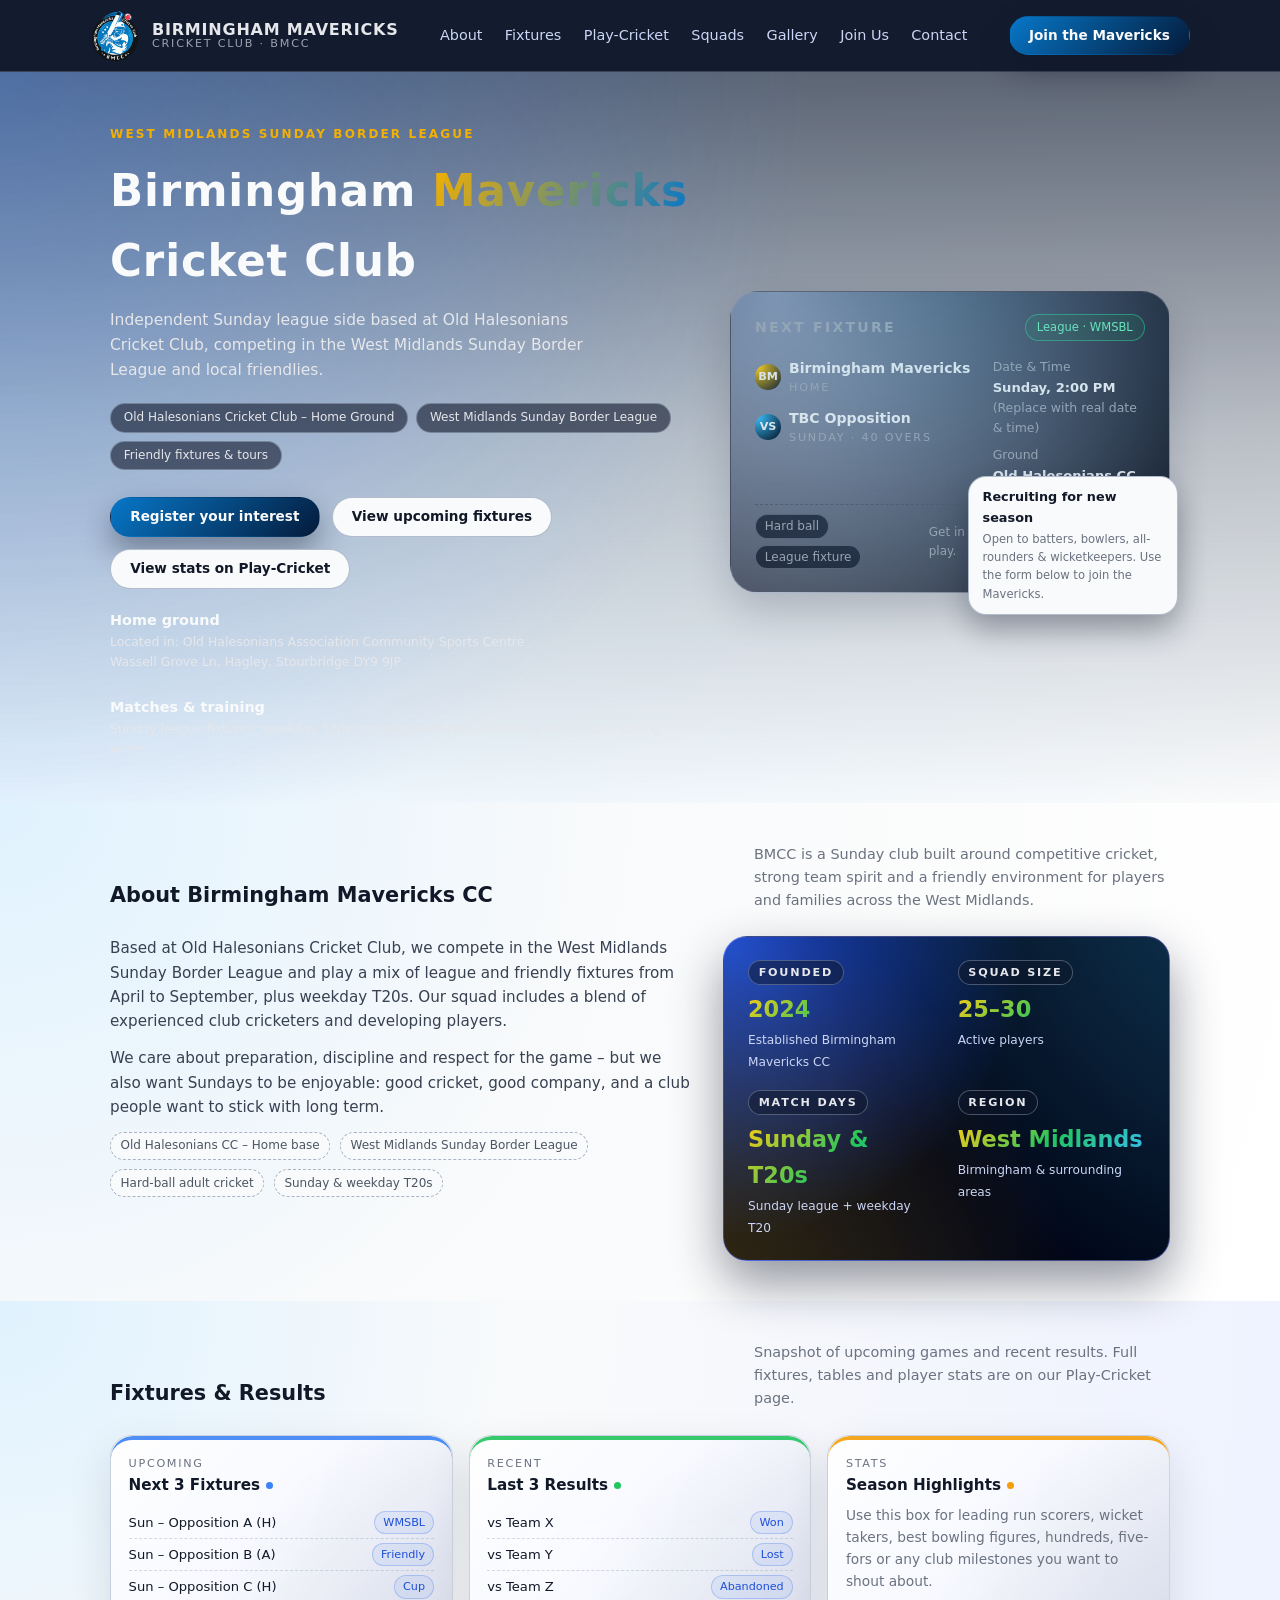
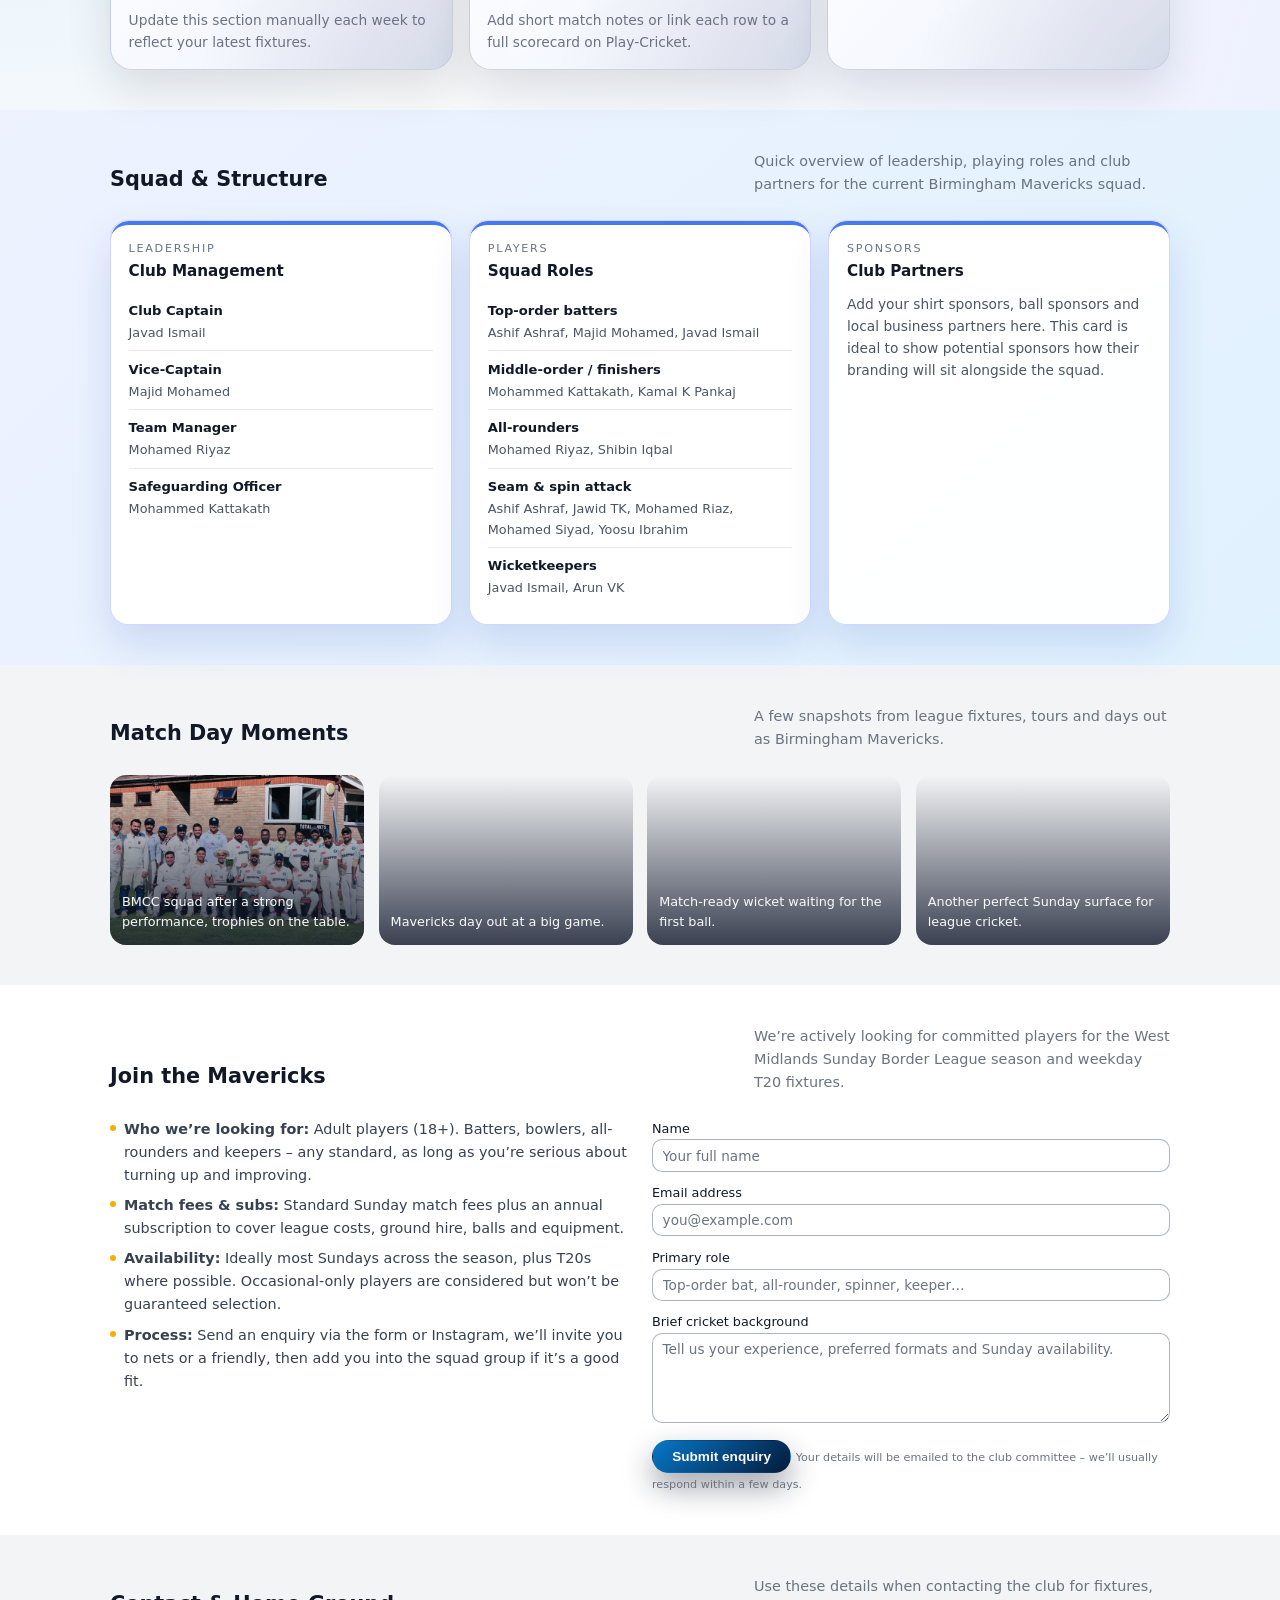
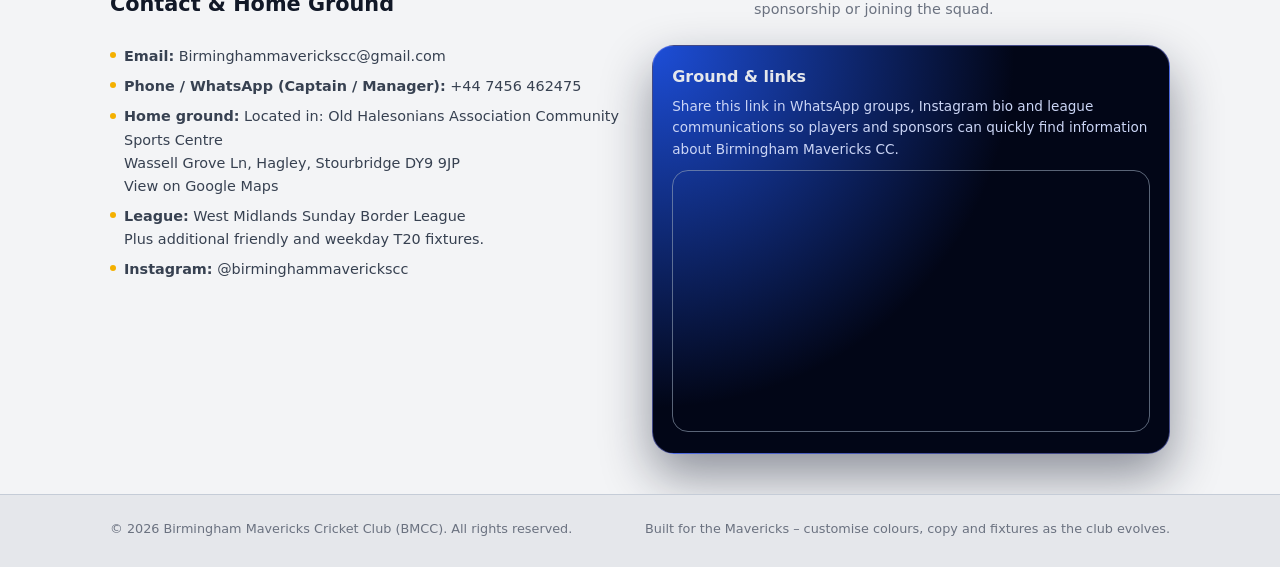
==== index.html @ 001bac0c "Update index.html" ====
<!DOCTYPE html>
<html lang="en">
<head>
  <meta charset="UTF-8" />
  <title>Birmingham Mavericks Cricket Club | BMCC</title>
  <meta name="viewport" content="width=device-width, initial-scale=1" />
  <meta
    name="description"
    content="Birmingham Mavericks Cricket Club (BMCC) – Sunday league cricket in the West Midlands, based at Old Halesonians Cricket Club. Fixtures, results, players and membership info."
  />

  <style>
    :root {
      --primary: #0777c8;
      --secondary: #f4b000;
      --dark: #020617;
      --light: #f9fafb;
      --text: #111827;
      --muted: #6b7280;
      --radius-lg: 18px;
      --shadow-soft: 0 18px 40px rgba(15, 23, 42, 0.18);
    }

    * {
      box-sizing: border-box;
      margin: 0;
      padding: 0;
    }

    body {
      font-family: system-ui, -apple-system, BlinkMacSystemFont, "Segoe UI", sans-serif;
      color: var(--text);
      background: #f3f4f6;
      line-height: 1.6;
    }

    a {
      text-decoration: none;
      color: inherit;
    }

    img {
      max-width: 100%;
      display: block;
    }

    .page {
      min-height: 100vh;
      display: flex;
      flex-direction: column;
    }

    .container {
      width: 100%;
      max-width: 1100px;
      margin: 0 auto;
      padding: 0 1.25rem;
    }

    /* HEADER / NAV */

    header {
      position: sticky;
      top: 0;
      z-index: 50;
      backdrop-filter: blur(16px);
      background: rgba(15, 23, 42, 0.98);
      border-bottom: 1px solid rgba(148, 163, 184, 0.3);
    }

    .nav {
      display: flex;
      align-items: center;
      justify-content: space-between;
      padding: 0.6rem 0;
      gap: 1rem;
    }

    .brand {
      display: flex;
      align-items: center;
      gap: 0.75rem;
    }

    .brand-logo {
      height: 52px;
      display: flex;
      align-items: center;
    }

    .brand-logo img {
      height: 100%;
      width: auto;
      display: block;
    }

    .brand-text {
      display: flex;
      flex-direction: column;
      line-height: 1.1;
      color: #e5e7eb;
    }

    .brand-title {
      font-size: 1rem;
      font-weight: 700;
      letter-spacing: 0.05em;
      text-transform: uppercase;
    }

    .brand-sub {
      font-size: 0.7rem;
      color: #9ca3af;
      text-transform: uppercase;
      letter-spacing: 0.16em;
    }

    .nav-links {
      display: flex;
      gap: 1.4rem;
      font-size: 0.9rem;
    }

    .nav-links a {
      padding: 0.35rem 0;
      position: relative;
      color: #cbd5f5;
      font-weight: 500;
    }

    .nav-links a::after {
      content: "";
      position: absolute;
      left: 0;
      bottom: 0;
      width: 0;
      height: 2px;
      background: linear-gradient(90deg, var(--secondary), var(--primary));
      border-radius: 999px;
      transition: width 0.18s ease-out;
    }

    .nav-links a:hover::after {
      width: 18px;
    }

    .nav-cta {
      display: flex;
      align-items: center;
      gap: 0.75rem;
    }

    .nav-cta small {
      font-size: 0.75rem;
      text-transform: uppercase;
      letter-spacing: 0.12em;
      color: #9ca3af;
      display: none;
    }

    .btn-primary,
    .btn-outline {
      border-radius: 999px;
      padding: 0.5rem 1.2rem;
      font-size: 0.85rem;
      font-weight: 600;
      border: 1px solid transparent;
      cursor: pointer;
      display: inline-flex;
      align-items: center;
      justify-content: center;
      gap: 0.4rem;
      white-space: nowrap;
    }

    .btn-primary {
      background: linear-gradient(135deg, var(--primary), #041b3b);
      color: #f9fafb;
      box-shadow: 0 14px 30px rgba(15, 23, 42, 0.4);
    }

    .btn-primary:hover {
      transform: translateY(-1px);
      box-shadow: 0 20px 40px rgba(15, 23, 42, 0.6);
    }

    .btn-outline {
      border-color: rgba(148, 163, 184, 0.7);
      color: #111827;
      background: #ffffff;
    }

    /* HERO WITH VIDEO */

    .hero {
      position: relative;
      padding: 3.3rem 0 2.8rem;
      color: #111827;
      overflow: hidden;
      isolation: isolate;
      background: linear-gradient(135deg, #e0f2ff, #f9fafb);
    }

    .hero-media {
      position: absolute;
      inset: 0;
      z-index: 0;
      overflow: hidden;
      pointer-events: none;
    }

    .hero-media video {
      position: absolute;
      inset: 0;
      width: 100%;
      height: 100%;
      object-fit: cover;
      filter: brightness(0.45) saturate(1.3);
    }

    .hero-overlay {
      position: absolute;
      inset: 0;
      background:
        radial-gradient(circle at top left, rgba(59, 130, 246, 0.35), transparent 55%),
        linear-gradient(180deg, rgba(15, 23, 42, 0.65), rgba(15, 23, 42, 0.25), transparent);
      mix-blend-mode: soft-light;
    }

    .hero-grid {
      display: grid;
      grid-template-columns: minmax(0, 1.45fr) minmax(0, 1.1fr);
      gap: 2.5rem;
      align-items: center;
      position: relative;
      z-index: 1;
      color: #f9fafb;
    }

    .eyebrow {
      font-size: 0.75rem;
      text-transform: uppercase;
      letter-spacing: 0.18em;
      color: var(--secondary);
      font-weight: 700;
      margin-bottom: 0.8rem;
    }

    .hero h1 {
      font-size: clamp(2.1rem, 3.4vw, 2.8rem);
      letter-spacing: 0.02em;
      margin-bottom: 0.75rem;
    }

    .hero h1 span {
      background: linear-gradient(120deg, var(--secondary), var(--primary));
      -webkit-background-clip: text;
      background-clip: text;
      color: transparent;
    }

    .hero-sub {
      font-size: 0.97rem;
      color: #e5e7eb;
      max-width: 32rem;
      margin-bottom: 1.3rem;
    }

    .hero-pills {
      display: flex;
      flex-wrap: wrap;
      gap: 0.5rem;
      margin-bottom: 1.7rem;
    }

    .pill {
      font-size: 0.75rem;
      padding: 0.25rem 0.8rem;
      border-radius: 999px;
      border: 1px solid rgba(148, 163, 184, 0.6);
      background: rgba(15, 23, 42, 0.6);
      color: #e5e7eb;
      backdrop-filter: blur(8px);
    }

    .hero-actions {
      display: flex;
      flex-wrap: wrap;
      gap: 0.75rem;
      margin-bottom: 1.25rem;
    }

    .hero-actions .btn-outline {
      background: #f9fafb;
    }

    .hero-meta {
      display: flex;
      flex-wrap: wrap;
      gap: 1.5rem;
      font-size: 0.78rem;
      color: #e5e7eb;
    }

    .hero-meta strong {
      display: block;
      color: #f9fafb;
      font-size: 0.9rem;
    }

    .hero-right {
      position: relative;
    }

    .hero-card {
      background: radial-gradient(circle at 10% 0%, #1d4ed81f, #0b1120);
      border-radius: 28px;
      padding: 1.4rem 1.5rem;
      color: #e5e7eb;
      box-shadow: var(--shadow-soft);
      border: 1px solid rgba(148, 163, 184, 0.35);
      position: relative;
      overflow: hidden;
    }

    .hero-card::before {
      content: "";
      position: absolute;
      inset: 0;
      background: radial-gradient(circle at top, rgba(56, 189, 248, 0.18), transparent);
      opacity: 0.9;
      pointer-events: none;
    }

    .fixture-header {
      display: flex;
      justify-content: space-between;
      align-items: center;
      margin-bottom: 1rem;
    }

    .fixture-header h2 {
      font-size: 0.88rem;
      letter-spacing: 0.16em;
      text-transform: uppercase;
      color: #9ca3af;
    }

    .fixture-badge {
      padding: 0.2rem 0.7rem;
      border-radius: 999px;
      border: 1px solid rgba(52, 211, 153, 0.5);
      font-size: 0.72rem;
      color: #6ee7b7;
      background: rgba(22, 163, 74, 0.12);
    }

    .fixture-main {
      display: grid;
      grid-template-columns: 1.3fr 0.9fr;
      gap: 1.1rem;
      margin-bottom: 1.1rem;
    }

    .fixture-teams {
      display: flex;
      flex-direction: column;
      gap: 0.6rem;
    }

    .fixture-team {
      display: flex;
      align-items: center;
      gap: 0.5rem;
    }

    .fixture-team span.badge {
      width: 26px;
      height: 26px;
      border-radius: 999px;
      background: radial-gradient(circle at 10% 10%, #facc15, #0f172a);
      display: flex;
      align-items: center;
      justify-content: center;
      font-size: 0.7rem;
      font-weight: 700;
    }

    .fixture-team span.badge.away {
      background: radial-gradient(circle at 10% 10%, #38bdf8, #020617);
    }

    .fixture-team .name {
      font-size: 0.88rem;
      font-weight: 600;
    }

    .fixture-team .tag {
      font-size: 0.7rem;
      color: #9ca3af;
      text-transform: uppercase;
      letter-spacing: 0.16em;
    }

    .fixture-meta {
      font-size: 0.78rem;
      color: #9ca3af;
      display: flex;
      flex-direction: column;
      gap: 0.45rem;
    }

    .fixture-meta strong {
      color: #e5e7eb;
      font-size: 0.82rem;
    }

    .fixture-foot {
      display: flex;
      justify-content: space-between;
      align-items: center;
      font-size: 0.75rem;
      border-top: 1px dashed rgba(75, 85, 99, 0.8);
      padding-top: 0.6rem;
      color: #9ca3af;
    }

    .fixture-tags {
      display: flex;
      gap: 0.4rem;
      flex-wrap: wrap;
    }

    .fixture-tags span {
      padding: 0.1rem 0.55rem;
      border-radius: 999px;
      background: rgba(15, 23, 42, 0.7);
      border: 1px solid rgba(148, 163, 184, 0.45);
    }

    .hero-float {
      position: absolute;
      right: -8px;
      bottom: -22px;
      background: #f9fafb;
      border-radius: 18px;
      padding: 0.65rem 0.85rem;
      font-size: 0.72rem;
      display: flex;
      flex-direction: column;
      gap: 0.1rem;
      border: 1px solid rgba(148, 163, 184, 0.7);
      box-shadow: 0 16px 30px rgba(15, 23, 42, 0.3);
      max-width: 210px;
      color: #111827;
    }

    .hero-float strong {
      font-size: 0.8rem;
    }

    .hero-float span {
      color: var(--muted);
    }

    /* SECTIONS */

    section {
      padding: 2.5rem 0;
    }

    section:nth-of-type(even) {
      background: #ffffff;
    }

    .section-header {
      display: flex;
      justify-content: space-between;
      align-items: flex-end;
      gap: 1rem;
      margin-bottom: 1.5rem;
      color: #111827;
    }

    .section-header h2 {
      font-size: 1.3rem;
    }

    .section-header p {
      font-size: 0.9rem;
      color: var(--muted);
      max-width: 26rem;
    }

    /* ABOUT – colourful section */

    #about {
      background:
        radial-gradient(circle at top left, #e0f2fe 0, #f9fafb 45%, #ffffff 100%);
    }

    .about-grid {
      display: grid;
      grid-template-columns: minmax(0, 1.3fr) minmax(0, 1fr);
      gap: 2rem;
    }

    .about-text p {
      font-size: 0.95rem;
      color: #374151;
      margin-bottom: 0.8rem;
    }

    .about-badges {
      display: flex;
      flex-wrap: wrap;
      gap: 0.6rem;
      margin-top: 0.5rem;
    }

    .about-badges span {
      font-size: 0.75rem;
      padding: 0.2rem 0.6rem;
      border-radius: 999px;
      border: 1px dashed rgba(148, 163, 184, 0.8);
      color: #4b5563;
      background: #f9fafb;
    }

    .stats-card {
      position: relative;
      background: radial-gradient(circle at top left, #1d4ed8, #020617 55%);
      color: #e5e7eb;
      border-radius: 24px;
      padding: 1.4rem 1.5rem;
      box-shadow: 0 22px 50px rgba(15, 23, 42, 0.45);
      border: 1px solid rgba(129, 140, 248, 0.5);
      display: grid;
      grid-template-columns: repeat(2, minmax(0, 1fr));
      gap: 1.1rem 1.4rem;
      font-size: 0.82rem;
      overflow: hidden;
    }

    .stats-card::before {
      content: "";
      position: absolute;
      inset: -40%;
      background:
        radial-gradient(circle at top right, rgba(56, 189, 248, 0.4), transparent 55%),
        radial-gradient(circle at bottom left, rgba(244, 180, 0, 0.35), transparent 55%);
      opacity: 0.9;
      pointer-events: none;
    }

    .stat-box {
      position: relative;
      z-index: 1;
    }

    .stat-box h3 {
      display: inline-flex;
      align-items: center;
      padding: 0.18rem 0.6rem;
      border-radius: 999px;
      font-size: 0.7rem;
      text-transform: uppercase;
      letter-spacing: 0.16em;
      color: #e5e7eb;
      background: rgba(15, 23, 42, 0.5);
      border: 1px solid rgba(148, 163, 184, 0.45);
      margin-bottom: 0.4rem;
    }

    .stat-box strong {
      display: block;
      font-size: 1.4rem;
      margin-bottom: 0.1rem;
      background: linear-gradient(135deg, #facc15, #22c55e, #38bdf8);
      -webkit-background-clip: text;
      background-clip: text;
      color: transparent;
    }

    .stat-box span {
      font-size: 0.76rem;
      color: #cbd5f5;
    }

    /* FIXTURES – colourful cards */

    #fixtures {
      background:
        radial-gradient(circle at top left, #e0f2fe 0, #f9fafb 40%, #eef2ff 100%);
    }

    .cards-row {
      display: grid;
      grid-template-columns: repeat(auto-fit, minmax(230px, 1fr));
      gap: 1rem;
    }

    .card {
      background: #ffffff;
      border-radius: var(--radius-lg);
      padding: 1rem 1.1rem;
      border: 1px solid rgba(148, 163, 184, 0.35);
      box-shadow: 0 14px 35px rgba(15, 23, 42, 0.06);
      font-size: 0.85rem;
      color: #111827;
    }

    .card h3 {
      font-size: 0.95rem;
      margin-bottom: 0.4rem;
    }

    .card small {
      font-size: 0.7rem;
      text-transform: uppercase;
      letter-spacing: 0.15em;
      color: var(--muted);
    }

    .card p {
      font-size: 0.86rem;
      color: var(--muted);
      margin-top: 0.4rem;
    }

    .card-list {
      margin-top: 0.6rem;
      list-style: none;
    }

    .card-list li {
      display: flex;
      justify-content: space-between;
      align-items: center;
      padding: 0.25rem 0;
      font-size: 0.82rem;
      border-bottom: 1px dashed rgba(148, 163, 184, 0.4);
    }

    .card-list li:last-child {
      border-bottom: none;
    }

    .tag-pill {
      padding: 0.1rem 0.5rem;
      border-radius: 999px;
      background: rgba(37, 99, 235, 0.07);
      border: 1px solid rgba(37, 99, 235, 0.25);
      font-size: 0.7rem;
      color: #1d4ed8;
    }

    #fixtures .fixture-card {
      position: relative;
      overflow: hidden;
      background: linear-gradient(135deg, #ffffff, #eef2ff);
      border-radius: 22px;
      border: 1px solid rgba(148, 163, 184, 0.45);
      box-shadow: 0 18px 45px rgba(15, 23, 42, 0.12);
    }

    #fixtures .fixture-card::before {
      content: "";
      position: absolute;
      inset: -30%;
      background:
        radial-gradient(circle at top left, rgba(255, 255, 255, 0.4), transparent 55%),
        radial-gradient(circle at bottom right, rgba(15, 23, 42, 0.18), transparent 55%);
      pointer-events: none;
      opacity: 0.9;
    }

    #fixtures .fixture-card::after {
      content: "";
      position: absolute;
      inset: 0;
      border-radius: inherit;
      border-top: 4px solid var(--accent, #3b82f6);
      opacity: 0.9;
      pointer-events: none;
    }

    #fixtures .fixture-card > * {
      position: relative;
      z-index: 1;
    }

    #fixtures .fixture-card h3 {
      display: flex;
      align-items: center;
      gap: 0.4rem;
    }

    #fixtures .fixture-card h3::after {
      content: "";
      width: 7px;
      height: 7px;
      border-radius: 999px;
      background: var(--accent, #3b82f6);
    }

    .fixture-card--upcoming {
      --accent: #3b82f6;
    }

    .fixture-card--recent {
      --accent: #22c55e;
    }

    .fixture-card--stats {
      --accent: #f59e0b;
    }

    /* SQUAD & STRUCTURE */

    #squads {
      background: linear-gradient(135deg, #eef2ff, #e0f2fe);
    }

    .squad-grid {
      display: grid;
      grid-template-columns: repeat(3, minmax(0, 1fr));
      gap: 1.1rem;
    }

    .squad-card {
      position: relative;
      background: rgba(255, 255, 255, 0.97);
      border-radius: var(--radius-lg);
      padding: 1rem 1.1rem 1.1rem;
      border: 1px solid rgba(129, 140, 248, 0.35);
      box-shadow: 0 18px 40px rgba(30, 64, 175, 0.15);
      overflow: hidden;
    }

    .squad-card::before {
      content: "";
      position: absolute;
      inset: 0;
      border-radius: inherit;
      border-top: 4px solid rgba(37, 99, 235, 0.85);
      pointer-events: none;
    }

    .squad-card h3 {
      margin-bottom: 0.6rem;
    }

    .squad-card small {
      font-size: 0.7rem;
      text-transform: uppercase;
      letter-spacing: 0.15em;
      color: var(--muted);
    }

    .squad-list {
      list-style: none;
      font-size: 0.85rem;
      color: #374151;
      margin-top: 0.4rem;
    }

    .squad-list li {
      display: flex;
      flex-direction: column;
      align-items: flex-start;
      gap: 0.12rem;
      padding: 0.45rem 0;
      border-bottom: 1px solid rgba(229, 231, 235, 0.9);
    }

    .squad-list li:last-child {
      border-bottom: none;
    }

    .squad-role {
      font-weight: 600;
      font-size: 0.82rem;
      color: #111827;
    }

    .squad-names {
      font-size: 0.8rem;
      color: #4b5563;
    }

    /* GALLERY */

    .gallery-grid {
      display: grid;
      grid-template-columns: repeat(auto-fit, minmax(220px, 1fr));
      gap: 0.9rem;
    }

    .gallery-item {
      position: relative;
      border-radius: 16px;
      overflow: hidden;
      min-height: 170px;
      display: flex;
      align-items: flex-end;
      padding: 0.75rem;
      color: #f9fafb;
      font-size: 0.8rem;
      background-size: cover;
      background-position: center;
      background-repeat: no-repeat;
    }

    .gallery-item span {
      position: relative;
      z-index: 1;
    }

    .gallery-item::before {
      content: "";
      position: absolute;
      inset: 0;
      background-image: linear-gradient(180deg, transparent, rgba(15, 23, 42, 0.9));
      opacity: 0.9;
    }

    /* JOIN & CONTACT */

    .two-col {
      display: grid;
      grid-template-columns: minmax(0, 1.1fr) minmax(0, 1.1fr);
      gap: 1.5rem;
      align-items: flex-start;
    }

    .list {
      list-style: none;
      font-size: 0.9rem;
      color: #374151;
    }

    .list li {
      display: flex;
      gap: 0.5rem;
      margin-bottom: 0.45rem;
    }

    .bullet {
      width: 6px;
      height: 6px;
      border-radius: 999px;
      background: var(--secondary);
      margin-top: 0.45rem;
      flex-shrink: 0;
    }

    form {
      display: grid;
      grid-template-columns: 1fr;
      gap: 0.65rem;
      font-size: 0.85rem;
    }

    label {
      font-size: 0.8rem;
      font-weight: 500;
      color: #111827;
    }

    input,
    textarea {
      width: 100%;
      padding: 0.45rem 0.6rem;
      border-radius: 10px;
      border: 1px solid rgba(148, 163, 184, 0.8);
      font-size: 0.85rem;
      font-family: inherit;
      background: #ffffff;
      color: #111827;
    }

    input::placeholder,
    textarea::placeholder {
      color: #6b7280;
    }

    textarea {
      min-height: 90px;
      resize: vertical;
    }

    small.form-hint {
      font-size: 0.7rem;
      color: var(--muted);
    }

    /* Contact map card */

    .map-card {
      background: radial-gradient(circle at top left, #1d4ed8, #020617 55%);
      color: #e5e7eb;
      border-radius: 22px;
      padding: 1.1rem 1.2rem 1.3rem;
      box-shadow: 0 22px 50px rgba(15, 23, 42, 0.45);
      border: 1px solid rgba(129, 140, 248, 0.5);
      font-size: 0.9rem;
    }

    .map-card h3 {
      font-size: 1rem;
      margin-bottom: 0.4rem;
    }

    .map-card p {
      font-size: 0.85rem;
      color: #cbd5f5;
      margin-bottom: 0.6rem;
    }

    .map-embed {
      border-radius: 16px;
      overflow: hidden;
      border: 1px solid rgba(148, 163, 184, 0.6);
    }

    .map-embed iframe {
      display: block;
      width: 100%;
      height: 260px;
      border: 0;
    }

    /* FOOTER */

    footer {
      padding: 1.5rem 0 1.7rem;
      font-size: 0.8rem;
      color: #6b7280;
      background: #e5e7eb;
      border-top: 1px solid rgba(148, 163, 184, 0.4);
    }

    .footer-row {
      display: flex;
      justify-content: space-between;
      align-items: center;
      gap: 1rem;
      flex-wrap: wrap;
    }

    .footer-row a {
      font-size: 0.8rem;
    }

    /* RESPONSIVE */

    @media (max-width: 880px) {
      .hero-grid,
      .about-grid,
      .two-col {
        grid-template-columns: minmax(0, 1fr);
      }

      .hero-right {
        order: -1;
      }

      .nav-links {
        display: none;
      }

      .nav-cta small {
        display: inline-block;
      }

      .hero {
        padding-top: 2.6rem;
      }

      .stats-card {
        grid-template-columns: minmax(0, 1fr);
      }

      .squad-grid {
        grid-template-columns: minmax(0, 1fr);
      }

      .map-embed iframe {
        height: 220px;
      }
    }

    @media (max-width: 520px) {
      .hero-card {
        padding: 1.1rem 1.1rem;
      }

      .hero-meta {
        gap: 0.9rem;
      }

      .hero-float {
        display: none;
      }
    }
  </style>
</head>
<body>
  <div class="page">
    <!-- NAVBAR -->
    <header>
      <div class="container nav">
        <div class="brand">
          <div class="brand-logo">
            <img src="bmcc-logo-fixed.png" alt="Birmingham Mavericks CC Logo" />
          </div>
          <div class="brand-text">
            <span class="brand-title">Birmingham Mavericks</span>
            <span class="brand-sub">Cricket Club · BMCC</span>
          </div>
        </div>
        <nav class="nav-links">
          <a href="#about">About</a>
          <a href="#fixtures">Fixtures</a>
          <a href="https://birminghammavericks.play-cricket.com/home" target="_blank" rel="noopener">Play-Cricket</a>
          <a href="#squads">Squads</a>
          <a href="#gallery">Gallery</a>
          <a href="#join">Join Us</a>
          <a href="#contact">Contact</a>
        </nav>
        <div class="nav-cta">
          <small>West Midlands</small>
          <a href="#join" class="btn-primary">Join the Mavericks</a>
        </div>
      </div>
    </header>

    <main>
      <!-- HERO -->
      <section class="hero" id="home">
        <div class="hero-media">
          <video
            autoplay
            muted
            loop
            playsinline
            preload="auto"
            poster="gallery-3.jpg"
          >
            <source src="bmcc-hero-web.mp4" type="video/mp4" />
            Your browser does not support HTML5 video.
          </video>
          <div class="hero-overlay"></div>
        </div>

        <div class="container hero-grid">
          <div>
            <div class="eyebrow">West Midlands Sunday Border League</div>
            <h1>
              Birmingham <span>Mavericks</span> Cricket Club
            </h1>
            <p class="hero-sub">
              Independent Sunday league side based at Old Halesonians Cricket Club, competing in the West Midlands
              Sunday Border League and local friendlies.
            </p>

            <div class="hero-pills">
              <span class="pill">Old Halesonians Cricket Club – Home Ground</span>
              <span class="pill">West Midlands Sunday Border League</span>
              <span class="pill">Friendly fixtures &amp; tours</span>
            </div>

            <div class="hero-actions">
              <a href="#join" class="btn-primary">Register your interest</a>
              <a href="#fixtures" class="btn-outline">View upcoming fixtures</a>
              <a
                class="btn-outline"
                href="https://birminghammavericks.play-cricket.com/home"
                target="_blank"
                rel="noopener"
              >
                View stats on Play-Cricket
              </a>
            </div>

            <div class="hero-meta">
              <div>
                <strong>Home ground</strong>
                Located in: Old Halesonians Association Community Sports Centre<br />
                Wassell Grove Ln, Hagley, Stourbridge DY9 9JP
              </div>
              <div>
                <strong>Matches &amp; training</strong>
                Sunday league fixtures, weekday T20s and organised nets in-season and indoors during winter.
              </div>
            </div>
          </div>

          <div class="hero-right">
            <div class="hero-card" aria-label="Featured upcoming fixture">
              <div class="fixture-header">
                <h2>Next Fixture</h2>
                <span class="fixture-badge">League · WMSBL</span>
              </div>

              <div class="fixture-main">
                <div class="fixture-teams">
                  <div class="fixture-team">
                    <span class="badge">BM</span>
                    <div>
                      <div class="name">Birmingham Mavericks</div>
                      <div class="tag">Home</div>
                    </div>
                  </div>
                  <div class="fixture-team">
                    <span class="badge away">VS</span>
                    <div>
                      <div class="name">TBC Opposition</div>
                      <div class="tag">Sunday · 40 overs</div>
                    </div>
                  </div>
                </div>

                <div class="fixture-meta">
                  <div>
                    <span>Date &amp; Time</span><br />
                    <strong>Sunday, 2:00 PM</strong><br />
                    (Replace with real date &amp; time)
                  </div>
                  <div>
                    <span>Ground</span><br />
                    <strong>Old Halesonians CC</strong>
                  </div>
                </div>
              </div>

              <div class="fixture-foot">
                <div class="fixture-tags">
                  <span>Hard ball</span>
                  <span>League fixture</span>
                </div>
                <div>Get in touch if you’re available to play.</div>
              </div>
            </div>

            <div class="hero-float">
              <strong>Recruiting for new season</strong>
              <span>
                Open to batters, bowlers, all-rounders &amp; wicketkeepers. Use the form below to join the Mavericks.
              </span>
            </div>
          </div>
        </div>
      </section>

      <!-- ABOUT -->
      <section id="about">
        <div class="container">
          <div class="section-header">
            <h2>About Birmingham Mavericks CC</h2>
            <p>
              BMCC is a Sunday club built around competitive cricket, strong team spirit and a friendly environment
              for players and families across the West Midlands.
            </p>
          </div>
          <div class="about-grid">
            <div class="about-text">
              <p>
                Based at Old Halesonians Cricket Club, we compete in the West Midlands Sunday Border League and play a
                mix of league and friendly fixtures from April to September, plus weekday T20s. Our squad includes a
                blend of experienced club cricketers and developing players.
              </p>
              <p>
                We care about preparation, discipline and respect for the game – but we also want Sundays to be
                enjoyable: good cricket, good company, and a club people want to stick with long term.
              </p>

              <div class="about-badges">
                <span>Old Halesonians CC – Home base</span>
                <span>West Midlands Sunday Border League</span>
                <span>Hard-ball adult cricket</span>
                <span>Sunday &amp; weekday T20s</span>
              </div>
            </div>

            <aside class="stats-card" aria-label="Club snapshot statistics">
              <div class="stat-box">
                <h3>Founded</h3>
                <strong>2024</strong>
                <span>Established Birmingham Mavericks CC</span>
              </div>
              <div class="stat-box">
                <h3>Squad size</h3>
                <strong>25–30</strong>
                <span>Active players</span>
              </div>
              <div class="stat-box">
                <h3>Match days</h3>
                <strong>Sunday &amp; T20s</strong>
                <span>Sunday league + weekday T20</span>
              </div>
              <div class="stat-box">
                <h3>Region</h3>
                <strong>West Midlands</strong>
                <span>Birmingham &amp; surrounding areas</span>
              </div>
            </aside>
          </div>
        </div>
      </section>

      <!-- FIXTURES / RESULTS -->
      <section id="fixtures">
        <div class="container">
          <div class="section-header">
            <h2>Fixtures &amp; Results</h2>
            <p>
              Snapshot of upcoming games and recent results. Full fixtures, tables and player stats are on our
              <a href="https://birminghammavericks.play-cricket.com/home" target="_blank" rel="noopener">Play-Cricket page</a>.
            </p>
          </div>

          <div class="cards-row">
            <article class="card fixture-card fixture-card--upcoming">
              <small>Upcoming</small>
              <h3>Next 3 Fixtures</h3>
              <ul class="card-list">
                <li>
                  <span>Sun – Opposition A (H)</span>
                  <span class="tag-pill">WMSBL</span>
                </li>
                <li>
                  <span>Sun – Opposition B (A)</span>
                  <span class="tag-pill">Friendly</span>
                </li>
                <li>
                  <span>Sun – Opposition C (H)</span>
                  <span class="tag-pill">Cup</span>
                </li>
              </ul>
              <p>Update this section manually each week to reflect your latest fixtures.</p>
            </article>

            <article class="card fixture-card fixture-card--recent">
              <small>Recent</small>
              <h3>Last 3 Results</h3>
              <ul class="card-list">
                <li>
                  <span>vs Team X</span>
                  <span class="tag-pill">Won</span>
                </li>
                <li>
                  <span>vs Team Y</span>
                  <span class="tag-pill">Lost</span>
                </li>
                <li>
                  <span>vs Team Z</span>
                  <span class="tag-pill">Abandoned</span>
                </li>
              </ul>
              <p>Add short match notes or link each row to a full scorecard on Play-Cricket.</p>
            </article>

            <article class="card fixture-card fixture-card--stats">
              <small>Stats</small>
              <h3>Season Highlights</h3>
              <p>
                Use this box for leading run scorers, wicket takers, best bowling figures, hundreds, five-fors or any
                club milestones you want to shout about.
              </p>
            </article>
          </div>
        </div>
      </section>

      <!-- SQUADS -->
      <section id="squads">
        <div class="container">
          <div class="section-header">
            <h2>Squad &amp; Structure</h2>
            <p>
              Quick overview of leadership, playing roles and club partners for the current Birmingham Mavericks squad.
            </p>
          </div>

          <div class="squad-grid">
            <article class="card squad-card">
              <small>Leadership</small>
              <h3>Club Management</h3>
              <ul class="squad-list">
                <li>
                  <span class="squad-role">Club Captain</span>
                  <span class="squad-names">Javad Ismail</span>
                </li>
                <li>
                  <span class="squad-role">Vice-Captain</span>
                  <span class="squad-names">Majid Mohamed</span>
                </li>
                <li>
                  <span class="squad-role">Team Manager</span>
                  <span class="squad-names">Mohamed Riyaz</span>
                </li>
                <li>
                  <span class="squad-role">Safeguarding Officer</span>
                  <span class="squad-names">Mohammed Kattakath</span>
                </li>
              </ul>
            </article>

            <article class="card squad-card">
              <small>Players</small>
              <h3>Squad Roles</h3>
              <ul class="squad-list">
                <li>
                  <span class="squad-role">Top-order batters</span>
                  <span class="squad-names">Ashif Ashraf, Majid Mohamed, Javad Ismail</span>
                </li>
                <li>
                  <span class="squad-role">Middle-order / finishers</span>
                  <span class="squad-names">Mohammed Kattakath, Kamal K Pankaj</span>
                </li>
                <li>
                  <span class="squad-role">All-rounders</span>
                  <span class="squad-names">Mohamed Riyaz, Shibin Iqbal</span>
                </li>
                <li>
                  <span class="squad-role">Seam &amp; spin attack</span>
                  <span class="squad-names">
                    Ashif Ashraf, Jawid TK, Mohamed Riaz, Mohamed Siyad, Yoosu Ibrahim
                  </span>
                </li>
                <li>
                  <span class="squad-role">Wicketkeepers</span>
                  <span class="squad-names">Javad Ismail, Arun VK</span>
                </li>
              </ul>
            </article>

            <article class="card squad-card">
              <small>Sponsors</small>
              <h3>Club Partners</h3>
              <p style="font-size:0.86rem; color:#4b5563; margin-top:0.5rem;">
                Add your shirt sponsors, ball sponsors and local business partners here. This card is ideal to show
                potential sponsors how their branding will sit alongside the squad.
              </p>
            </article>
          </div>
        </div>
      </section>

      <!-- GALLERY -->
      <section id="gallery">
        <div class="container">
          <div class="section-header">
            <h2>Match Day Moments</h2>
            <p>
              A few snapshots from league fixtures, tours and days out as Birmingham Mavericks.
            </p>
          </div>

          <div class="gallery-grid">
            <div class="gallery-item" style="background-image: url('./gallery-1.jpg');">
              <span>BMCC squad after a strong performance, trophies on the table.</span>
            </div>
            <div class="gallery-item" style="background-image: url('./gallery-2.jpg');">
              <span>Mavericks day out at a big game.</span>
            </div>
            <div class="gallery-item" style="background-image: url('./gallery-3.jpg');">
              <span>Match-ready wicket waiting for the first ball.</span>
            </div>
            <div class="gallery-item" style="background-image: url('./gallery-4.jpg');">
              <span>Another perfect Sunday surface for league cricket.</span>
            </div>
          </div>
        </div>
      </section>

      <!-- JOIN US -->
      <section id="join">
        <div class="container">
          <div class="section-header">
            <h2>Join the Mavericks</h2>
            <p>
              We’re actively looking for committed players for the West Midlands Sunday Border League season and
              weekday T20 fixtures.
            </p>
          </div>

          <div class="two-col">
            <div>
              <ul class="list">
                <li>
                  <span class="bullet"></span>
                  <span>
                    <strong>Who we’re looking for:</strong> Adult players (18+). Batters, bowlers, all-rounders and
                    keepers – any standard, as long as you’re serious about turning up and improving.
                  </span>
                </li>
                <li>
                  <span class="bullet"></span>
                  <span>
                    <strong>Match fees &amp; subs:</strong> Standard Sunday match fees plus an annual subscription to cover
                    league costs, ground hire, balls and equipment.
                  </span>
                </li>
                <li>
                  <span class="bullet"></span>
                  <span>
                    <strong>Availability:</strong> Ideally most Sundays across the season, plus T20s where possible.
                    Occasional-only players are considered but won’t be guaranteed selection.
                  </span>
                </li>
                <li>
                  <span class="bullet"></span>
                  <span>
                    <strong>Process:</strong> Send an enquiry via the form or Instagram, we’ll invite you to nets or a
                    friendly, then add you into the squad group if it’s a good fit.
                  </span>
                </li>
              </ul>
            </div>

            <div>
              <form
                action="https://formspree.io/f/mnneggba"
                method="POST"
              >
                <div>
                  <label for="name">Name</label>
                  <input id="name" name="name" type="text" placeholder="Your full name" required />
                </div>
                <div>
                  <label for="email">Email address</label>
                  <input id="email" name="email" type="email" placeholder="you@example.com" required />
                </div>
                <div>
                  <label for="role">Primary role</label>
                  <input
                    id="role"
                    name="role"
                    type="text"
                    placeholder="Top-order bat, all-rounder, spinner, keeper…"
                    required
                  />
                </div>
                <div>
                  <label for="message">Brief cricket background</label>
                  <textarea
                    id="message"
                    name="message"
                    placeholder="Tell us your experience, preferred formats and Sunday availability."
                    required
                  ></textarea>
                </div>

                <!-- spam honeypot -->
                <input type="text" name="_gotcha" style="display:none" />

                <!-- redirect after submit -->
                <input
                  type="hidden"
                  name="_redirect"
                  value="https://birminghammaverickscc.uk/thank-you.html"
                />

                <div>
                  <button type="submit" class="btn-primary">Submit enquiry</button>
                  <small class="form-hint">
                    Your details will be emailed to the club committee – we’ll usually respond within a few days.
                  </small>
                </div>
              </form>
            </div>
          </div>
        </div>
      </section>

      <!-- CONTACT -->
      <section id="contact">
        <div class="container">
          <div class="section-header">
            <h2>Contact &amp; Home Ground</h2>
            <p>
              Use these details when contacting the club for fixtures, sponsorship or joining the squad.
            </p>
          </div>

          <div class="two-col">
            <div>
              <ul class="list">
                <li>
                  <span class="bullet"></span>
                  <span><strong>Email:</strong> Birminghammaverickscc@gmail.com</span>
                </li>
                <li>
                  <span class="bullet"></span>
                  <span><strong>Phone / WhatsApp (Captain / Manager):</strong> +44 7456 462475</span>
                </li>
                <li>
                  <span class="bullet"></span>
                  <span>
                    <strong>Home ground:</strong> Located in: Old Halesonians Association Community Sports Centre<br />
                    Wassell Grove Ln, Hagley, Stourbridge DY9 9JP<br />
                    <a href="https://maps.app.goo.gl/rfnN1PCCWgFkEgAQ6" target="_blank" rel="noopener">
                      View on Google Maps
                    </a>
                  </span>
                </li>
                <li>
                  <span class="bullet"></span>
                  <span>
                    <strong>League:</strong> West Midlands Sunday Border League<br />
                    Plus additional friendly and weekday T20 fixtures.
                  </span>
                </li>
                <li>
                  <span class="bullet"></span>
                  <span>
                    <strong>Instagram:</strong>
                    <a href="https://www.instagram.com/birminghammaverickscc/" target="_blank" rel="noopener">
                      @birminghammaverickscc
                    </a>
                  </span>
                </li>
              </ul>
            </div>

            <div class="map-card">
              <h3>Ground &amp; links</h3>
              <p>
                Share this link in WhatsApp groups, Instagram bio and league communications so players and sponsors can
                quickly find information about Birmingham Mavericks CC.
              </p>
              <div class="map-embed">
                <iframe
                  src="https://www.google.com/maps/embed?pb=!1m18!1m12!1m3!1d3021.6549975930484!2d-2.1073416!3d52.4333623!2m3!1f0!2f0!3f0!3m2!1i1024!2i768!4f13.1!3m3!1m2!1s0x487091672a450f19%3A0xf42d0f64e49f6c10!2sOld%20Halesonians%20Cricket%20Club!5e1!3m2!1sen!2suk!4v1765299262507!5m2!1sen!2suk"
                  allowfullscreen=""
                  loading="lazy"
                  referrerpolicy="no-referrer-when-downgrade"
                ></iframe>
              </div>
            </div>
          </div>
        </div>
      </section>
    </main>

    <!-- FOOTER -->
    <footer>
      <div class="container footer-row">
        <div>© <span id="year"></span> Birmingham Mavericks Cricket Club (BMCC). All rights reserved.</div>
        <div>
          Built for the Mavericks – customise colours, copy and fixtures as the club evolves.
        </div>
      </div>
    </footer>
  </div>

  <script>
    document.getElementById("year").textContent = new Date().getFullYear();
  </script>
</body>
</html>
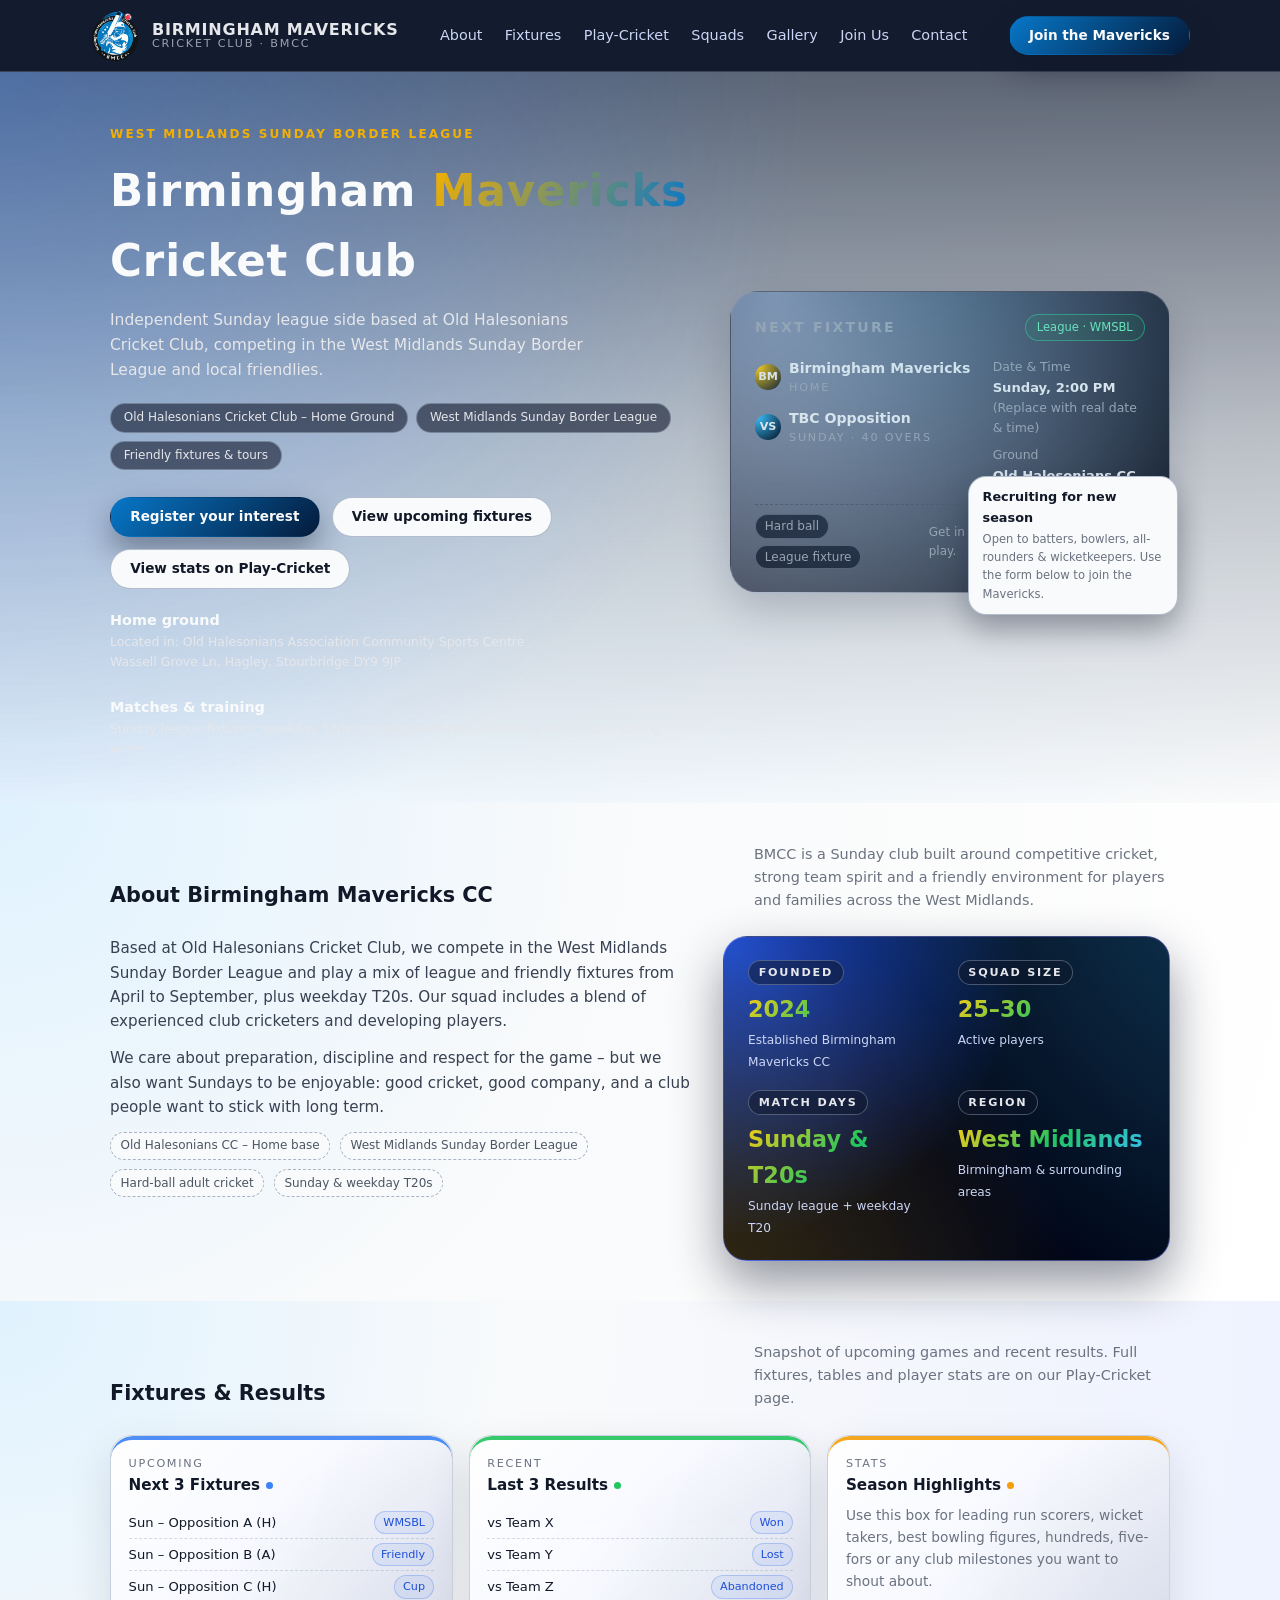
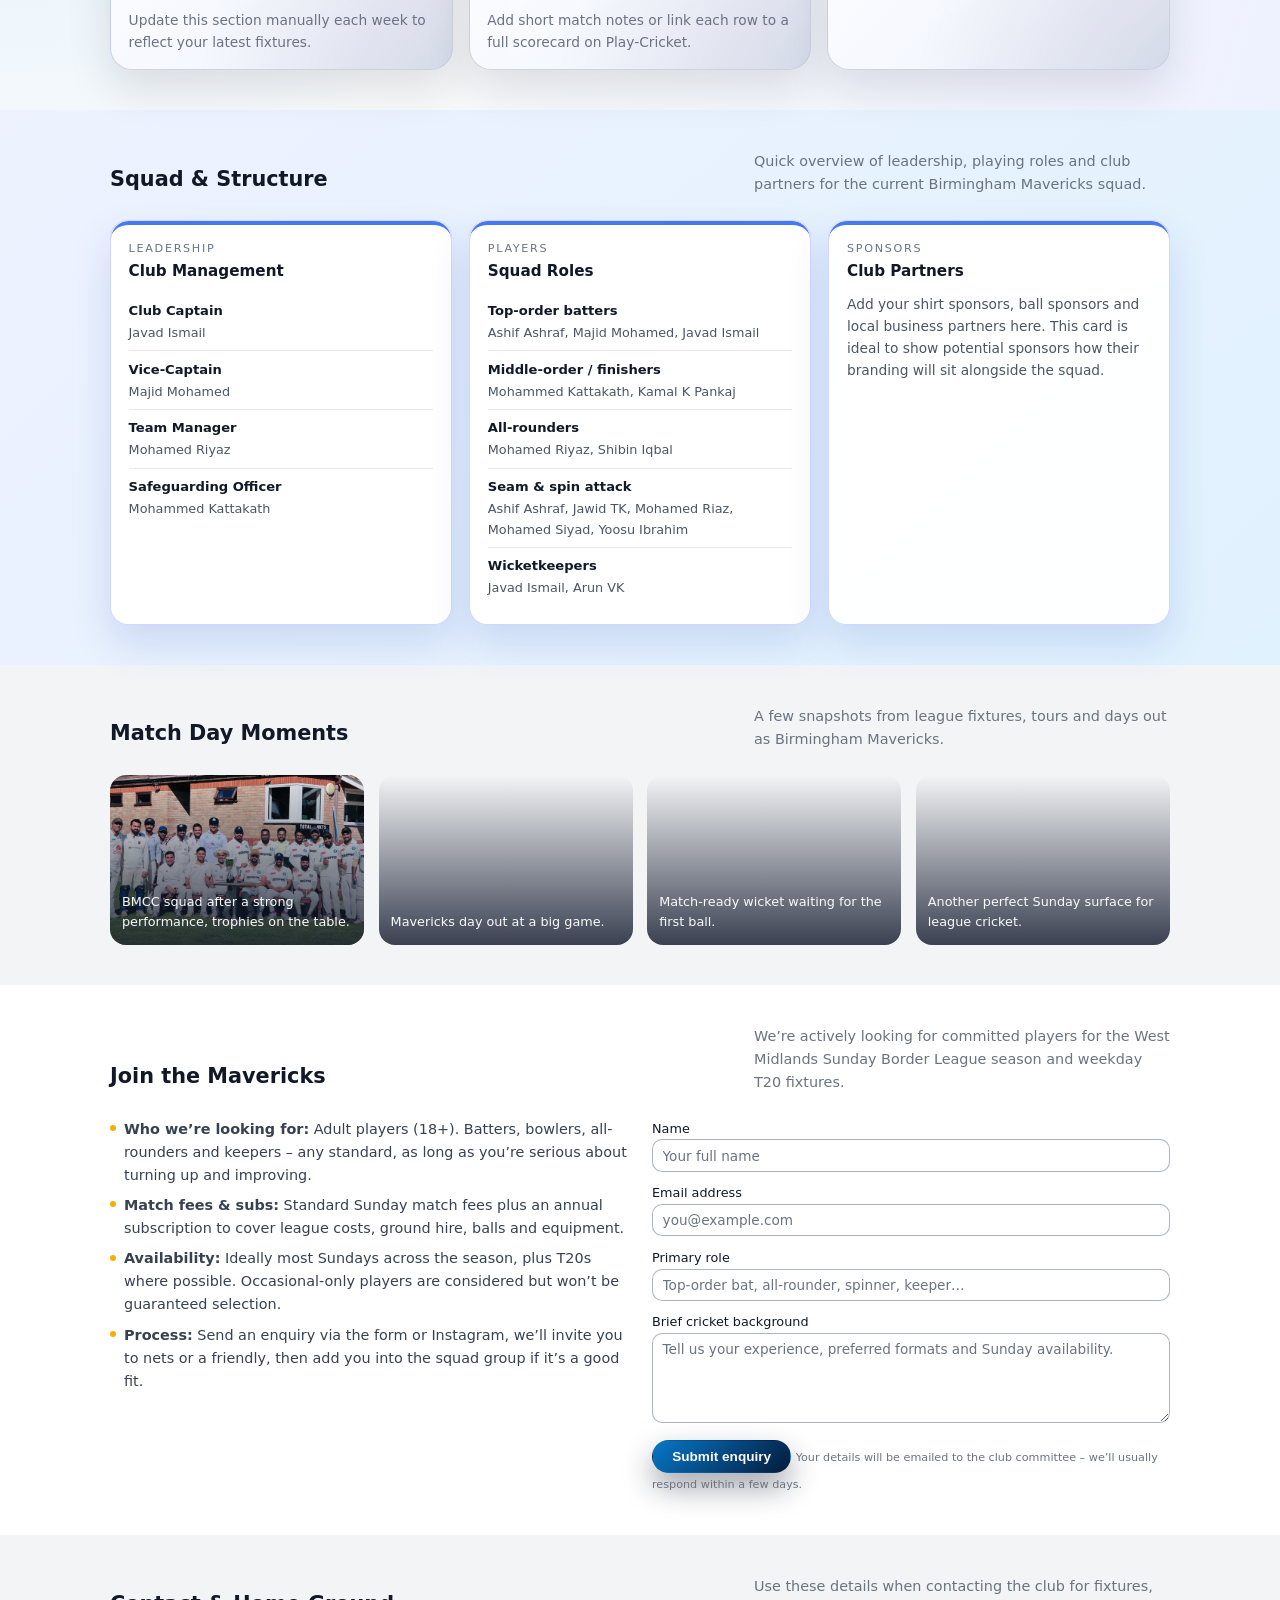
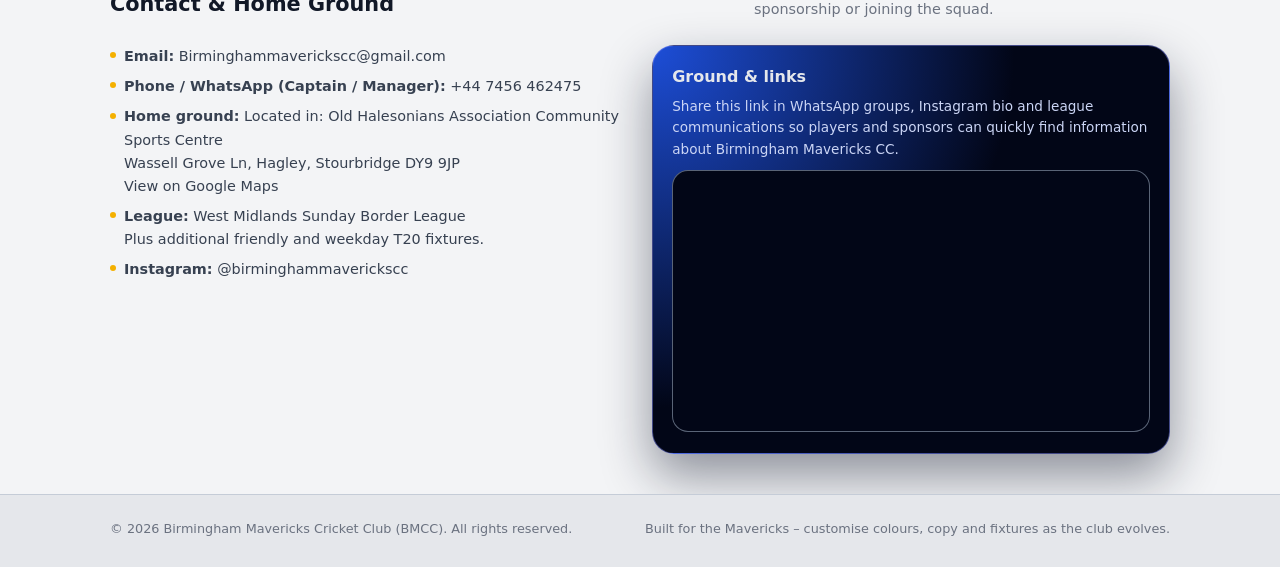
==== commit ca6548f2: "Update index.html" ====
--- a/index.html
+++ b/index.html
@@ -492,7 +492,7 @@
       max-width: 26rem;
     }
 
-    /* ABOUT – colourful section */
+    /* ABOUT */
 
     #about {
       background:
@@ -587,7 +587,7 @@
       color: #cbd5f5;
     }
 
-    /* FIXTURES – colourful cards */
+    /* FIXTURES */
 
     #fixtures {
       background:
@@ -895,8 +895,6 @@
       color: var(--muted);
     }
 
-    /* Contact map card */
-
     .map-card {
       background: radial-gradient(circle at top left, #1d4ed8, #020617 55%);
       color: #e5e7eb;
@@ -919,6 +917,7 @@
     }
 
     .map-embed {
+      background: #020617;
       border-radius: 16px;
       overflow: hidden;
       border: 1px solid rgba(148, 163, 184, 0.6);
@@ -1422,10 +1421,8 @@
             </div>
 
             <div>
-              <form
-                action="https://formspree.io/f/mnneggba"
-                method="POST"
-              >
+              <!-- FORMSPREE + JS REDIRECT FORM -->
+              <form id="joinForm">
                 <div>
                   <label for="name">Name</label>
                   <input id="name" name="name" type="text" placeholder="Your full name" required />
@@ -1454,15 +1451,8 @@
                   ></textarea>
                 </div>
 
-                <!-- spam honeypot -->
+                <!-- Honeypot field to catch bots -->
                 <input type="text" name="_gotcha" style="display:none" />
-
-                <!-- redirect after submit -->
-                <input
-                  type="hidden"
-                  name="_redirect"
-                  value="https://birminghammaverickscc.uk/thank-you.html"
-                />
 
                 <div>
                   <button type="submit" class="btn-primary">Submit enquiry</button>
@@ -1558,7 +1548,37 @@
   </div>
 
   <script>
+    // Footer year
     document.getElementById("year").textContent = new Date().getFullYear();
+
+    // Join form -> Formspree submit + redirect
+    document.addEventListener("DOMContentLoaded", function () {
+      const form = document.getElementById("joinForm");
+
+      if (!form) return;
+
+      form.addEventListener("submit", async function (e) {
+        e.preventDefault();
+
+        const formData = new FormData(form);
+
+        try {
+          const response = await fetch("https://formspree.io/f/mnneggba", {
+            method: "POST",
+            body: formData,
+            headers: { "Accept": "application/json" }
+          });
+
+          if (response.ok) {
+            window.location.href = "thank-you.html";
+          } else {
+            alert("There was a problem submitting your form. Please try again.");
+          }
+        } catch (error) {
+          alert("Network error. Please try again later.");
+        }
+      });
+    });
   </script>
 </body>
 </html>
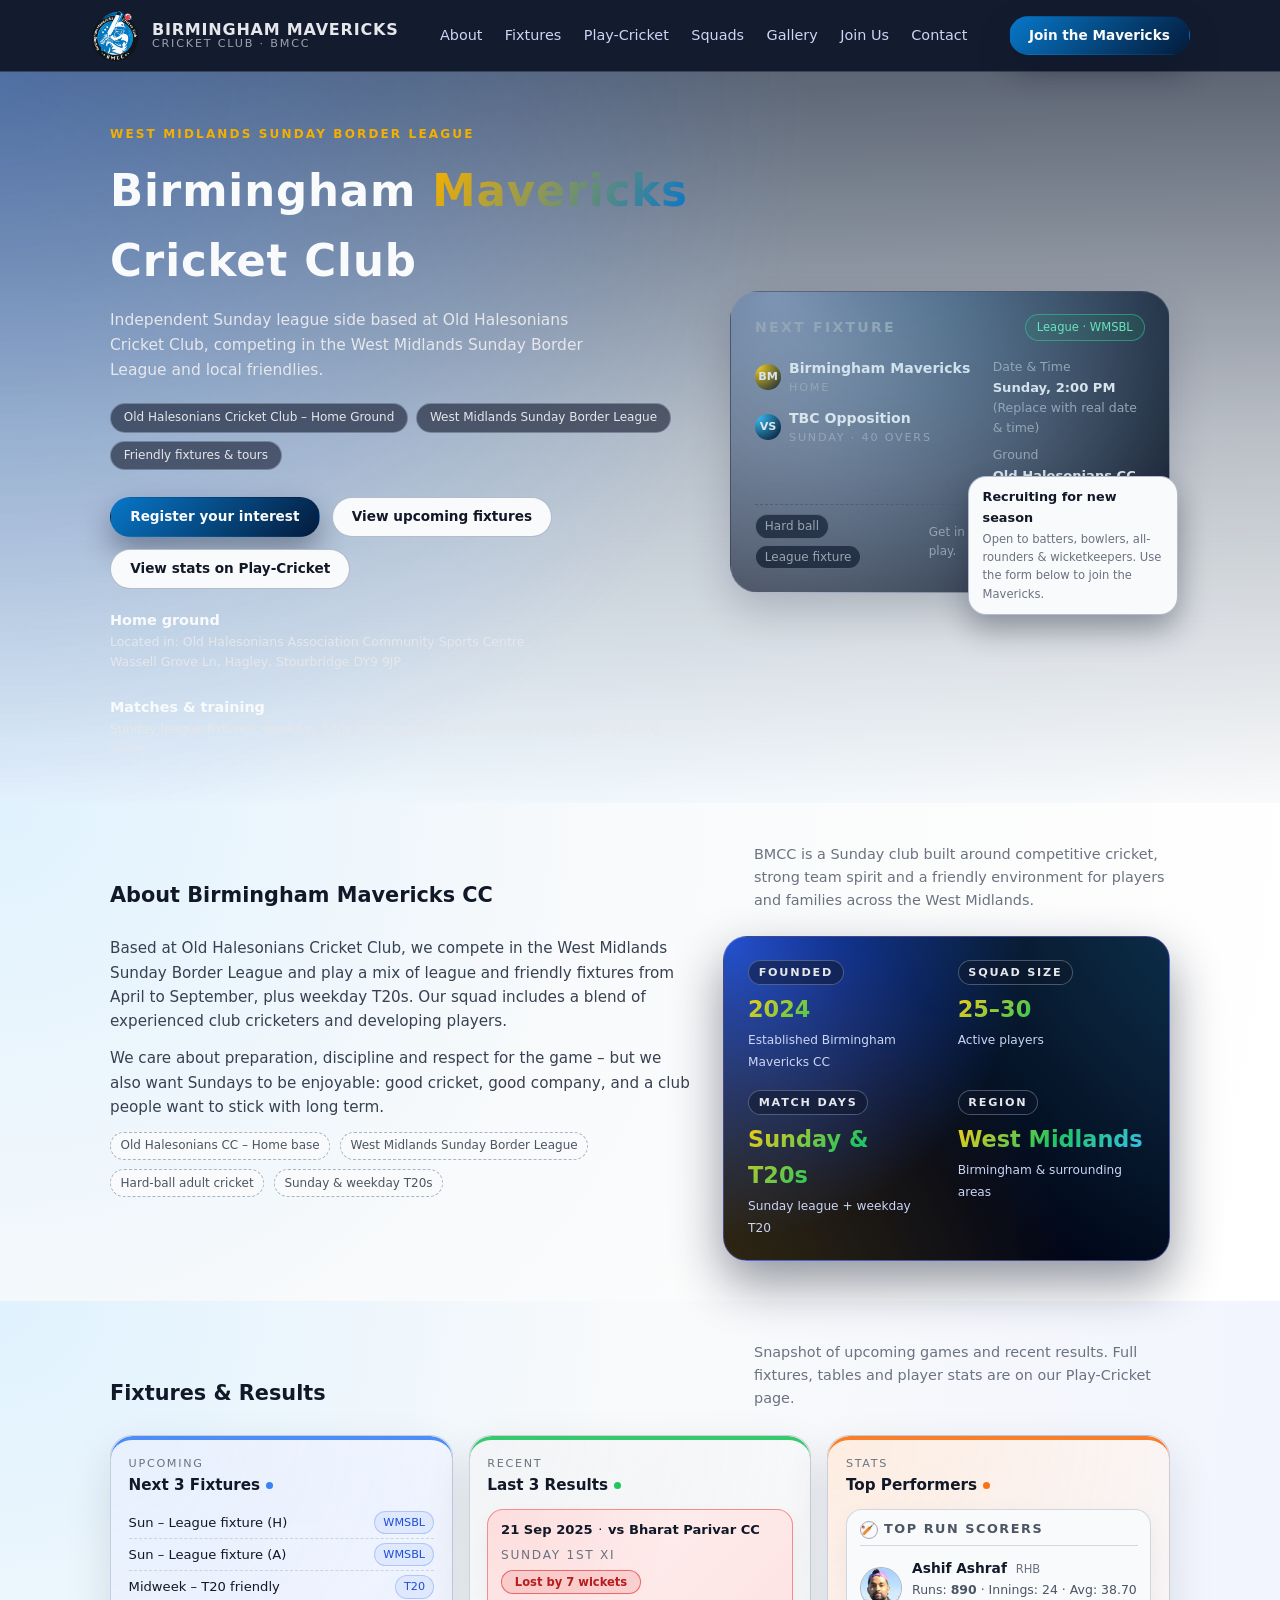
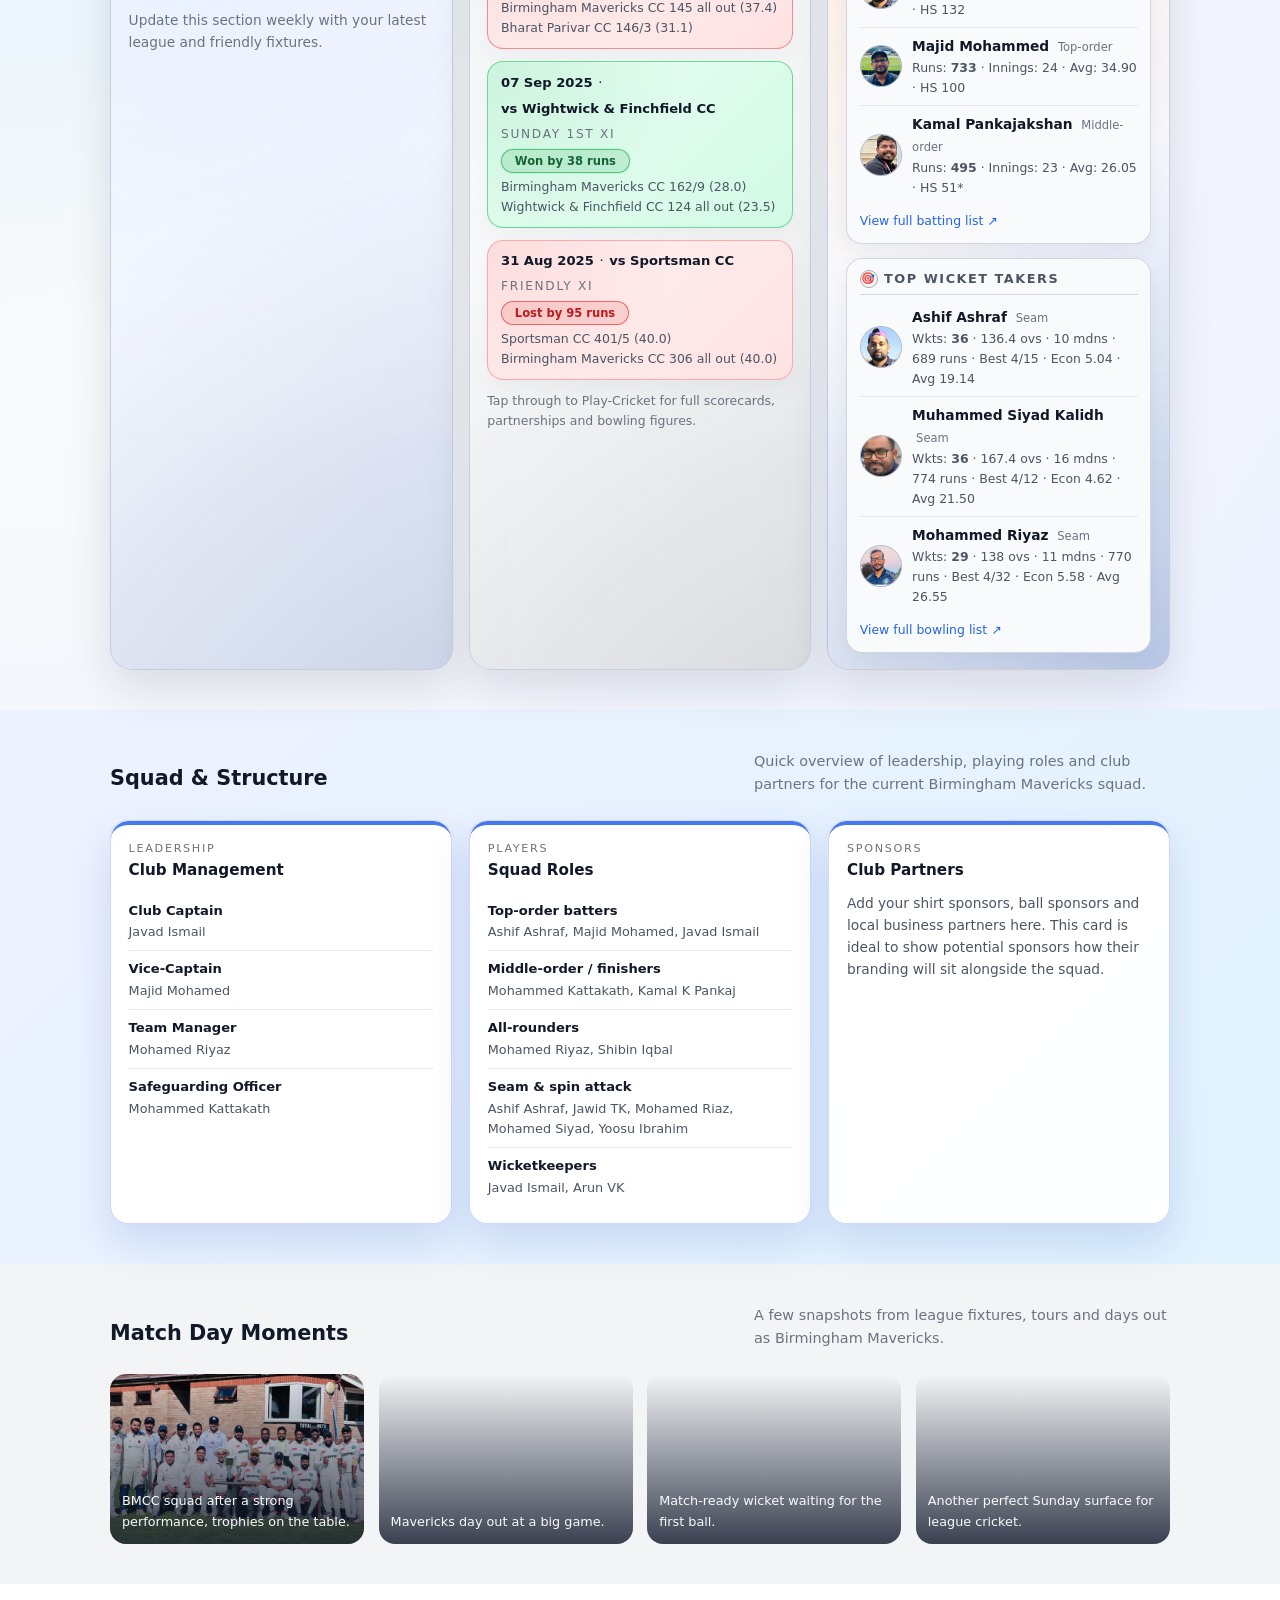
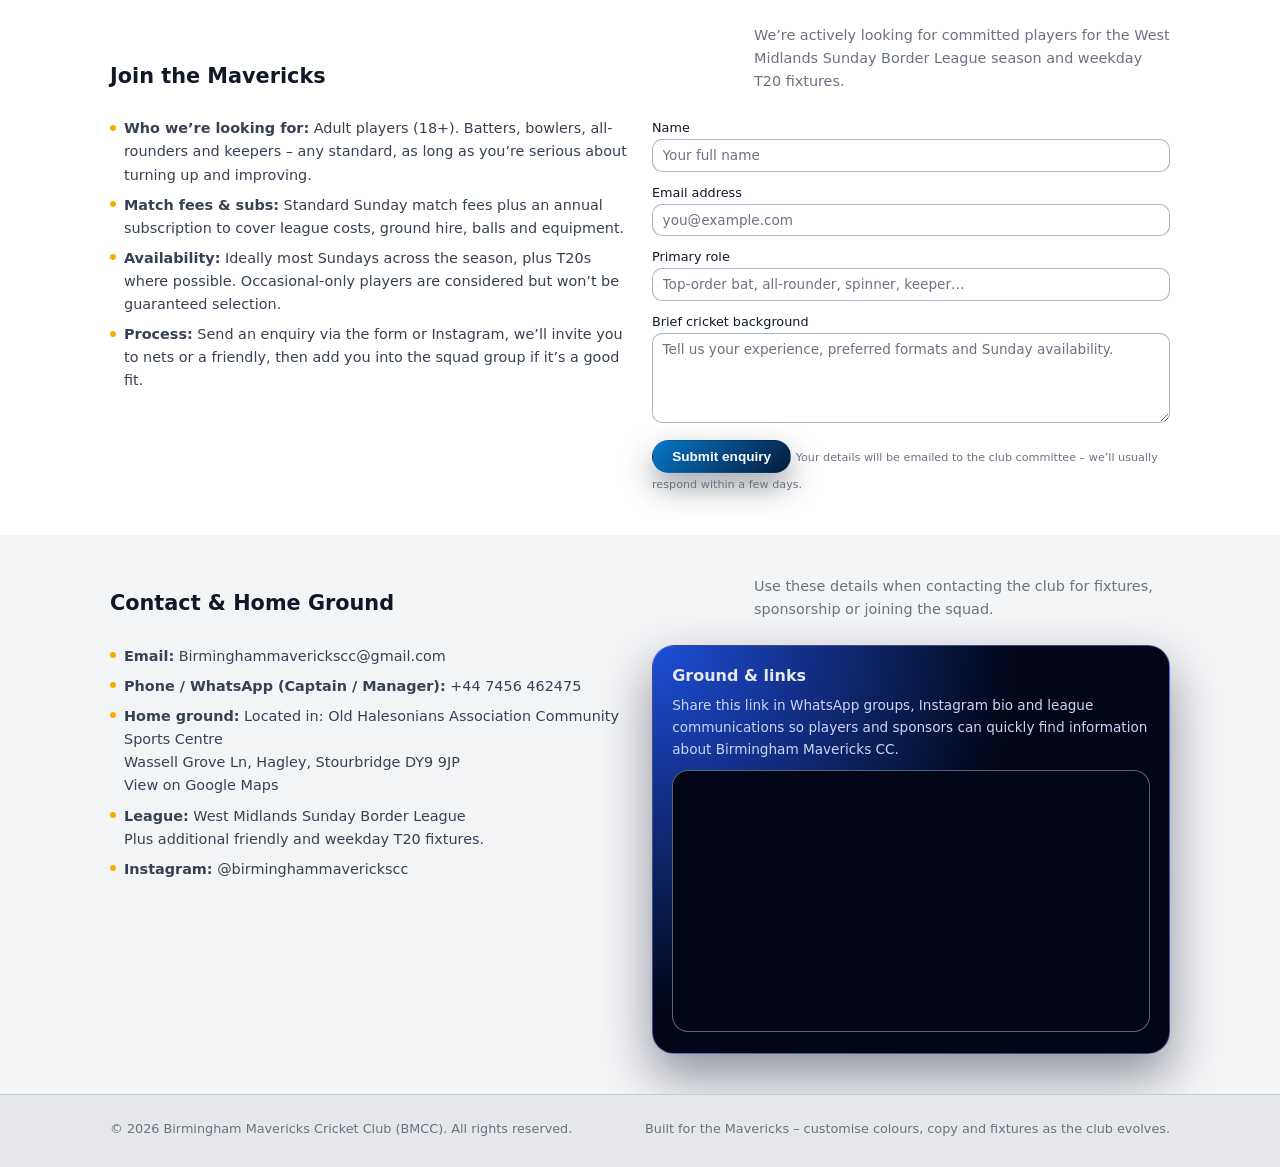
==== commit bdf40ebe: "Update index.html" ====
--- a/index.html
+++ b/index.html
@@ -608,6 +608,8 @@
       box-shadow: 0 14px 35px rgba(15, 23, 42, 0.06);
       font-size: 0.85rem;
       color: #111827;
+      position: relative;
+      overflow: hidden;
     }
 
     .card h3 {
@@ -656,9 +658,6 @@
     }
 
     #fixtures .fixture-card {
-      position: relative;
-      overflow: hidden;
-      background: linear-gradient(135deg, #ffffff, #eef2ff);
       border-radius: 22px;
       border: 1px solid rgba(148, 163, 184, 0.45);
       box-shadow: 0 18px 45px rgba(15, 23, 42, 0.12);
@@ -704,16 +703,228 @@
       background: var(--accent, #3b82f6);
     }
 
+    /* Per-card accent backgrounds */
+
     .fixture-card--upcoming {
       --accent: #3b82f6;
-    }
-
+      background:
+        radial-gradient(circle at 0% 0%, rgba(59, 130, 246, 0.15), transparent 55%),
+        linear-gradient(135deg, #ffffff, #e5edff);
+    }
+
+    /* <- changed: no more mint-green wash, just very light neutral */
     .fixture-card--recent {
       --accent: #22c55e;
+      background:
+        radial-gradient(circle at 0% 0%, rgba(148, 163, 184, 0.14), transparent 55%),
+        linear-gradient(135deg, #ffffff, #f3f4f6);
     }
 
     .fixture-card--stats {
-      --accent: #f59e0b;
+      --accent: #f97316;
+      background:
+        radial-gradient(circle at 0% 0%, rgba(249, 115, 22, 0.16), transparent 55%),
+        radial-gradient(circle at 100% 100%, rgba(59, 130, 246, 0.18), transparent 55%),
+        linear-gradient(135deg, #ffffff, #eef2ff);
+    }
+
+    /* Results styling – colourful rows, but clean card background */
+
+    .results-list {
+      margin-top: 0.7rem;
+      display: flex;
+      flex-direction: column;
+      gap: 0.75rem;
+    }
+
+    .result-row {
+      padding: 0.6rem 0.8rem;
+      border-radius: 16px;
+      border: 1px solid rgba(148, 163, 184, 0.25);
+      background: linear-gradient(135deg, #f9fafb, #eef2ff);
+      box-shadow: 0 10px 24px rgba(15, 23, 42, 0.04);
+    }
+
+    .results-list .result-row:nth-child(1) {
+      border-color: rgba(239, 68, 68, 0.55);
+      background:
+        radial-gradient(circle at 0% 0%, rgba(248, 113, 113, 0.16), transparent 55%),
+        linear-gradient(135deg, #fef2f2, #fee2e2);
+    }
+
+    .results-list .result-row:nth-child(2) {
+      border-color: rgba(34, 197, 94, 0.6);
+      background:
+        radial-gradient(circle at 0% 0%, rgba(34, 197, 94, 0.16), transparent 55%),
+        linear-gradient(135deg, #ecfdf5, #d1fae5);
+    }
+
+    .results-list .result-row:nth-child(3) {
+      border-color: rgba(248, 113, 113, 0.5);
+      background:
+        radial-gradient(circle at 0% 0%, rgba(248, 113, 113, 0.16), transparent 55%),
+        linear-gradient(135deg, #fef2f2, #fee2e2);
+    }
+
+    .result-main {
+      display: flex;
+      flex-wrap: wrap;
+      gap: 0.35rem;
+      align-items: baseline;
+      font-size: 0.82rem;
+    }
+
+    .result-date {
+      font-weight: 600;
+      color: #111827;
+    }
+
+    .result-vs {
+      font-weight: 700;
+      color: #111827;
+    }
+
+    .result-venue {
+      font-size: 0.76rem;
+      text-transform: uppercase;
+      letter-spacing: 0.14em;
+      color: #6b7280;
+    }
+
+    .result-tag {
+      display: inline-flex;
+      align-items: center;
+      padding: 0.12rem 0.8rem;
+      border-radius: 999px;
+      font-size: 0.72rem;
+      margin-top: 0.3rem;
+      font-weight: 600;
+    }
+
+    .result-tag--won {
+      background: rgba(22, 163, 74, 0.15);
+      border: 1px solid rgba(22, 163, 74, 0.6);
+      color: #166534;
+      box-shadow: 0 0 0 1px rgba(187, 247, 208, 0.9);
+    }
+
+    .result-tag--lost {
+      background: rgba(220, 38, 38, 0.12);
+      border: 1px solid rgba(220, 38, 38, 0.6);
+      color: #b91c1c;
+      box-shadow: 0 0 0 1px rgba(254, 226, 226, 0.9);
+    }
+
+    .result-score {
+      font-size: 0.78rem;
+      color: #4b5563;
+      margin-top: 0.25rem;
+    }
+
+    /* Top performers table styling (BBL-style) */
+
+    .performances-grid {
+      margin-top: 0.7rem;
+      display: grid;
+      grid-template-columns: repeat(auto-fit, minmax(240px, 1fr));
+      gap: 0.9rem;
+    }
+
+    .performance-column {
+      background: #f9fafb;
+      border-radius: 16px;
+      padding: 0.6rem 0.8rem 0.7rem;
+      border: 1px solid rgba(148, 163, 184, 0.4);
+      box-shadow: 0 10px 24px rgba(15, 23, 42, 0.05);
+    }
+
+    .perf-header-row {
+      display: flex;
+      align-items: center;
+      gap: 0.4rem;
+      padding-bottom: 0.3rem;
+      border-bottom: 1px solid rgba(209, 213, 219, 0.9);
+      margin-bottom: 0.25rem;
+      font-size: 0.8rem;
+      font-weight: 600;
+      text-transform: uppercase;
+      letter-spacing: 0.12em;
+      color: #4b5563;
+    }
+
+    .perf-header-icon {
+      width: 18px;
+      height: 18px;
+      border-radius: 999px;
+      border: 1px solid rgba(107, 114, 128, 0.6);
+      display: flex;
+      align-items: center;
+      justify-content: center;
+      font-size: 0.7rem;
+    }
+
+    .perf-row {
+      display: flex;
+      align-items: center;
+      gap: 0.65rem;
+      padding: 0.45rem 0;
+      border-bottom: 1px solid rgba(229, 231, 235, 0.9);
+    }
+
+    .perf-row:last-of-type {
+      border-bottom: none;
+    }
+
+    .perf-player-avatar {
+      width: 42px;
+      height: 42px;
+      border-radius: 999px;
+      overflow: hidden;
+      background: #e5e7eb;
+      flex-shrink: 0;
+      border: 1px solid rgba(148, 163, 184, 0.7);
+    }
+
+    .perf-player-avatar img {
+      width: 100%;
+      height: 100%;
+      object-fit: cover;
+      display: block;
+    }
+
+    .perf-player-meta {
+      flex: 1;
+      min-width: 0;
+    }
+
+    .perf-player-name {
+      font-size: 0.86rem;
+      font-weight: 600;
+      color: #111827;
+    }
+
+    .perf-player-name span {
+      font-size: 0.72rem;
+      font-weight: 500;
+      color: #6b7280;
+      margin-left: 0.25rem;
+    }
+
+    .perf-player-detail {
+      font-size: 0.78rem;
+      color: #4b5563;
+      margin-top: 0.05rem;
+    }
+
+    .perf-player-detail strong {
+      font-weight: 700;
+    }
+
+    .perf-view-link {
+      display: inline-block;
+      margin-top: 0.35rem;
+      font-size: 0.78rem;
+      color: #2563eb;
     }
 
     /* SQUAD & STRUCTURE */
@@ -1221,53 +1432,215 @@
           </div>
 
           <div class="cards-row">
+            <!-- Upcoming fixtures -->
             <article class="card fixture-card fixture-card--upcoming">
               <small>Upcoming</small>
               <h3>Next 3 Fixtures</h3>
               <ul class="card-list">
                 <li>
-                  <span>Sun – Opposition A (H)</span>
+                  <span>Sun – League fixture (H)</span>
                   <span class="tag-pill">WMSBL</span>
                 </li>
                 <li>
-                  <span>Sun – Opposition B (A)</span>
-                  <span class="tag-pill">Friendly</span>
-                </li>
-                <li>
-                  <span>Sun – Opposition C (H)</span>
-                  <span class="tag-pill">Cup</span>
+                  <span>Sun – League fixture (A)</span>
+                  <span class="tag-pill">WMSBL</span>
+                </li>
+                <li>
+                  <span>Midweek – T20 friendly</span>
+                  <span class="tag-pill">T20</span>
                 </li>
               </ul>
-              <p>Update this section manually each week to reflect your latest fixtures.</p>
+              <p>Update this section weekly with your latest league and friendly fixtures.</p>
             </article>
 
+            <!-- Last 3 real results -->
             <article class="card fixture-card fixture-card--recent">
               <small>Recent</small>
               <h3>Last 3 Results</h3>
-              <ul class="card-list">
-                <li>
-                  <span>vs Team X</span>
-                  <span class="tag-pill">Won</span>
-                </li>
-                <li>
-                  <span>vs Team Y</span>
-                  <span class="tag-pill">Lost</span>
-                </li>
-                <li>
-                  <span>vs Team Z</span>
-                  <span class="tag-pill">Abandoned</span>
-                </li>
-              </ul>
-              <p>Add short match notes or link each row to a full scorecard on Play-Cricket.</p>
+
+              <div class="results-list">
+                <!-- Bharat Parivar CC -->
+                <div class="result-row">
+                  <div class="result-main">
+                    <span class="result-date">21 Sep 2025</span>
+                    <span>·</span>
+                    <span class="result-vs">vs Bharat Parivar CC</span>
+                    <span class="result-venue">Sunday 1st XI</span>
+                  </div>
+                  <div class="result-tag result-tag--lost">Lost by 7 wickets</div>
+                  <div class="result-score">
+                    Birmingham Mavericks CC 145 all out (37.4)<br />
+                    Bharat Parivar CC 146/3 (31.1)
+                  </div>
+                </div>
+
+                <!-- Wightwick & Finchfield CC -->
+                <div class="result-row">
+                  <div class="result-main">
+                    <span class="result-date">07 Sep 2025</span>
+                    <span>·</span>
+                    <span class="result-vs">vs Wightwick &amp; Finchfield CC</span>
+                    <span class="result-venue">Sunday 1st XI</span>
+                  </div>
+                  <div class="result-tag result-tag--won">Won by 38 runs</div>
+                  <div class="result-score">
+                    Birmingham Mavericks CC 162/9 (28.0)<br />
+                    Wightwick &amp; Finchfield CC 124 all out (23.5)
+                  </div>
+                </div>
+
+                <!-- Sportsman CC -->
+                <div class="result-row">
+                  <div class="result-main">
+                    <span class="result-date">31 Aug 2025</span>
+                    <span>·</span>
+                    <span class="result-vs">vs Sportsman CC</span>
+                    <span class="result-venue">Friendly XI</span>
+                  </div>
+                  <div class="result-tag result-tag--lost">Lost by 95 runs</div>
+                  <div class="result-score">
+                    Sportsman CC 401/5 (40.0)<br />
+                    Birmingham Mavericks CC 306 all out (40.0)
+                  </div>
+                </div>
+              </div>
+
+              <p style="margin-top:0.7rem; font-size:0.78rem; color:var(--muted);">
+                Tap through to Play-Cricket for full scorecards, partnerships and bowling figures.
+              </p>
             </article>
 
+            <!-- Top performers (BBL-style table) -->
             <article class="card fixture-card fixture-card--stats">
               <small>Stats</small>
-              <h3>Season Highlights</h3>
-              <p>
-                Use this box for leading run scorers, wicket takers, best bowling figures, hundreds, five-fors or any
-                club milestones you want to shout about.
-              </p>
+              <h3>Top Performers</h3>
+
+              <div class="performances-grid">
+                <!-- Batting column -->
+                <div class="performance-column">
+                  <div class="perf-header-row">
+                    <span class="perf-header-icon">🏏</span>
+                    <span>Top Run Scorers</span>
+                  </div>
+
+                  <div class="perf-row">
+                    <div class="perf-player-avatar">
+                      <!-- replace with real image file -->
+                      <img src="ashif-ashraf.jpg" alt="Ashif Ashraf" />
+                    </div>
+                    <div class="perf-player-meta">
+                      <div class="perf-player-name">
+                        Ashif Ashraf
+                        <span>RHB</span>
+                      </div>
+                      <div class="perf-player-detail">
+                        Runs: <strong>890</strong> · Innings: 24 · Avg: 38.70 · HS 132
+                      </div>
+                    </div>
+                  </div>
+
+                  <div class="perf-row">
+                    <div class="perf-player-avatar">
+                      <img src="majid-mohammed.jpg" alt="Majid Mohammed" />
+                    </div>
+                    <div class="perf-player-meta">
+                      <div class="perf-player-name">
+                        Majid Mohammed
+                        <span>Top-order</span>
+                      </div>
+                      <div class="perf-player-detail">
+                        Runs: <strong>733</strong> · Innings: 24 · Avg: 34.90 · HS 100
+                      </div>
+                    </div>
+                  </div>
+
+                  <div class="perf-row">
+                    <div class="perf-player-avatar">
+                      <img src="kamal-pankajakshan.jpg" alt="Kamal Pankajakshan" />
+                    </div>
+                    <div class="perf-player-meta">
+                      <div class="perf-player-name">
+                        Kamal Pankajakshan
+                        <span>Middle-order</span>
+                      </div>
+                      <div class="perf-player-detail">
+                        Runs: <strong>495</strong> · Innings: 23 · Avg: 26.05 · HS 51*
+                      </div>
+                    </div>
+                  </div>
+
+                  <a
+                    class="perf-view-link"
+                    href="https://birminghammavericks.play-cricket.com/Statistics"
+                    target="_blank"
+                    rel="noopener"
+                  >
+                    View full batting list ↗
+                  </a>
+                </div>
+
+                <!-- Bowling column -->
+                <div class="performance-column">
+                  <div class="perf-header-row">
+                    <span class="perf-header-icon">🎯</span>
+                    <span>Top Wicket Takers</span>
+                  </div>
+
+                  <div class="perf-row">
+                    <div class="perf-player-avatar">
+                      <img src="ashif-ashraf-bowling.jpg" alt="Ashif Ashraf bowling" />
+                    </div>
+                    <div class="perf-player-meta">
+                      <div class="perf-player-name">
+                        Ashif Ashraf
+                        <span>Seam</span>
+                      </div>
+                      <div class="perf-player-detail">
+                        Wkts: <strong>36</strong> · 136.4 ovs · 10 mdns · 689 runs · Best 4/15 · Econ 5.04 · Avg 19.14
+                      </div>
+                    </div>
+                  </div>
+
+                  <div class="perf-row">
+                    <div class="perf-player-avatar">
+                      <img src="muhammed-siyad-kalidh.jpg" alt="Muhammed Siyad Kalidh" />
+                    </div>
+                    <div class="perf-player-meta">
+                      <div class="perf-player-name">
+                        Muhammed Siyad Kalidh
+                        <span>Seam</span>
+                      </div>
+                      <div class="perf-player-detail">
+                        Wkts: <strong>36</strong> · 167.4 ovs · 16 mdns · 774 runs · Best 4/12 · Econ 4.62 · Avg 21.50
+                      </div>
+                    </div>
+                  </div>
+
+                  <div class="perf-row">
+                    <div class="perf-player-avatar">
+                      <img src="mohammed-riyaz.jpg" alt="Mohammed Riyaz" />
+                    </div>
+                    <div class="perf-player-meta">
+                      <div class="perf-player-name">
+                        Mohammed Riyaz
+                        <span>Seam</span>
+                      </div>
+                      <div class="perf-player-detail">
+                        Wkts: <strong>29</strong> · 138 ovs · 11 mdns · 770 runs · Best 4/32 · Econ 5.58 · Avg 26.55
+                      </div>
+                    </div>
+                  </div>
+
+                  <a
+                    class="perf-view-link"
+                    href="https://birminghammavericks.play-cricket.com/Statistics"
+                    target="_blank"
+                    rel="noopener"
+                  >
+                    View full bowling list ↗
+                  </a>
+                </div>
+              </div>
             </article>
           </div>
         </div>
@@ -1421,7 +1794,7 @@
             </div>
 
             <div>
-              <!-- FORMSPREE + JS REDIRECT FORM -->
+              <!-- Formspree + JS redirect form -->
               <form id="joinForm">
                 <div>
                   <label for="name">Name</label>
@@ -1455,7 +1828,7 @@
                 <input type="text" name="_gotcha" style="display:none" />
 
                 <div>
-                  <button type="submit" class="btn-primary">Submit enquiry</button>
+                  <button type="submit" class="btn-primary" id="joinSubmitBtn">Submit enquiry</button>
                   <small class="form-hint">
                     Your details will be emailed to the club committee – we’ll usually respond within a few days.
                   </small>
@@ -1554,11 +1927,13 @@
     // Join form -> Formspree submit + redirect
     document.addEventListener("DOMContentLoaded", function () {
       const form = document.getElementById("joinForm");
-
       if (!form) return;
 
       form.addEventListener("submit", async function (e) {
         e.preventDefault();
+
+        const submitBtn = document.getElementById("joinSubmitBtn");
+        if (submitBtn) submitBtn.disabled = true;
 
         const formData = new FormData(form);
 
@@ -1573,9 +1948,11 @@
             window.location.href = "thank-you.html";
           } else {
             alert("There was a problem submitting your form. Please try again.");
+            if (submitBtn) submitBtn.disabled = false;
           }
         } catch (error) {
           alert("Network error. Please try again later.");
+          if (submitBtn) submitBtn.disabled = false;
         }
       });
     });
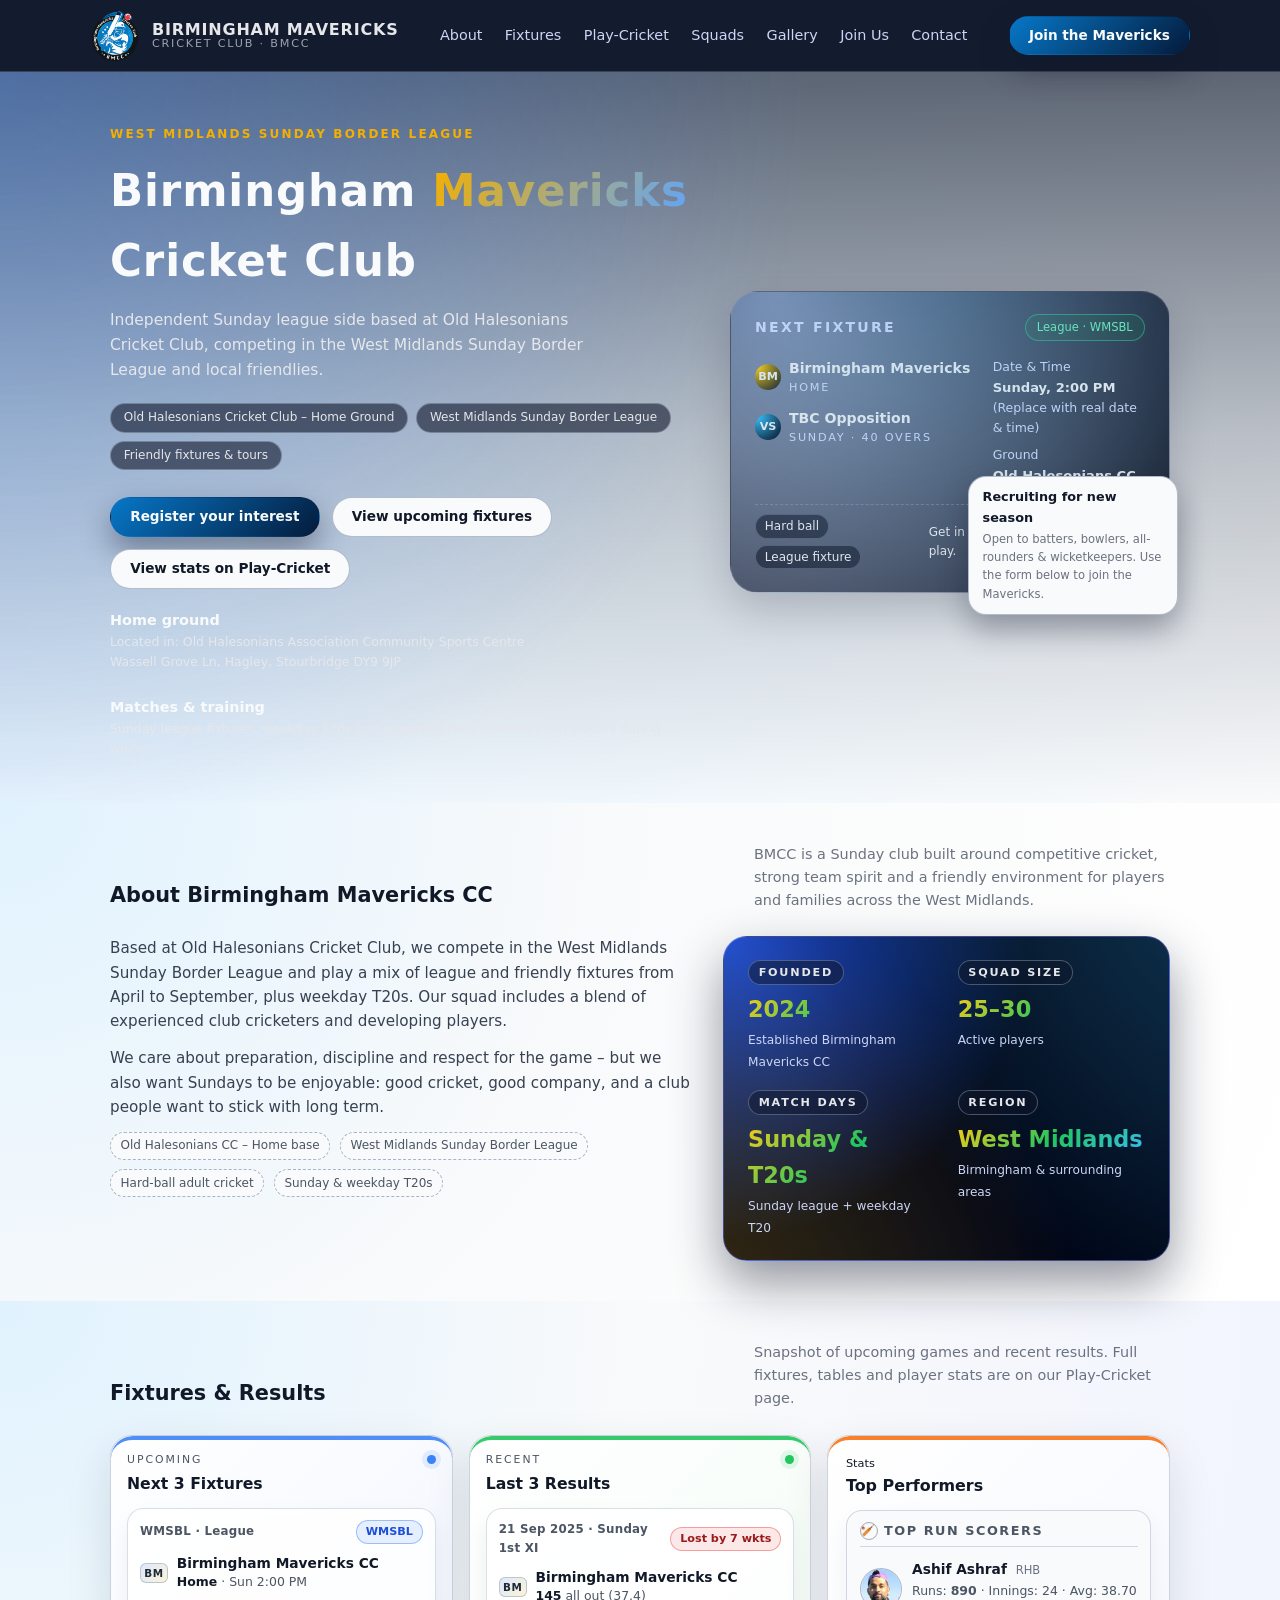
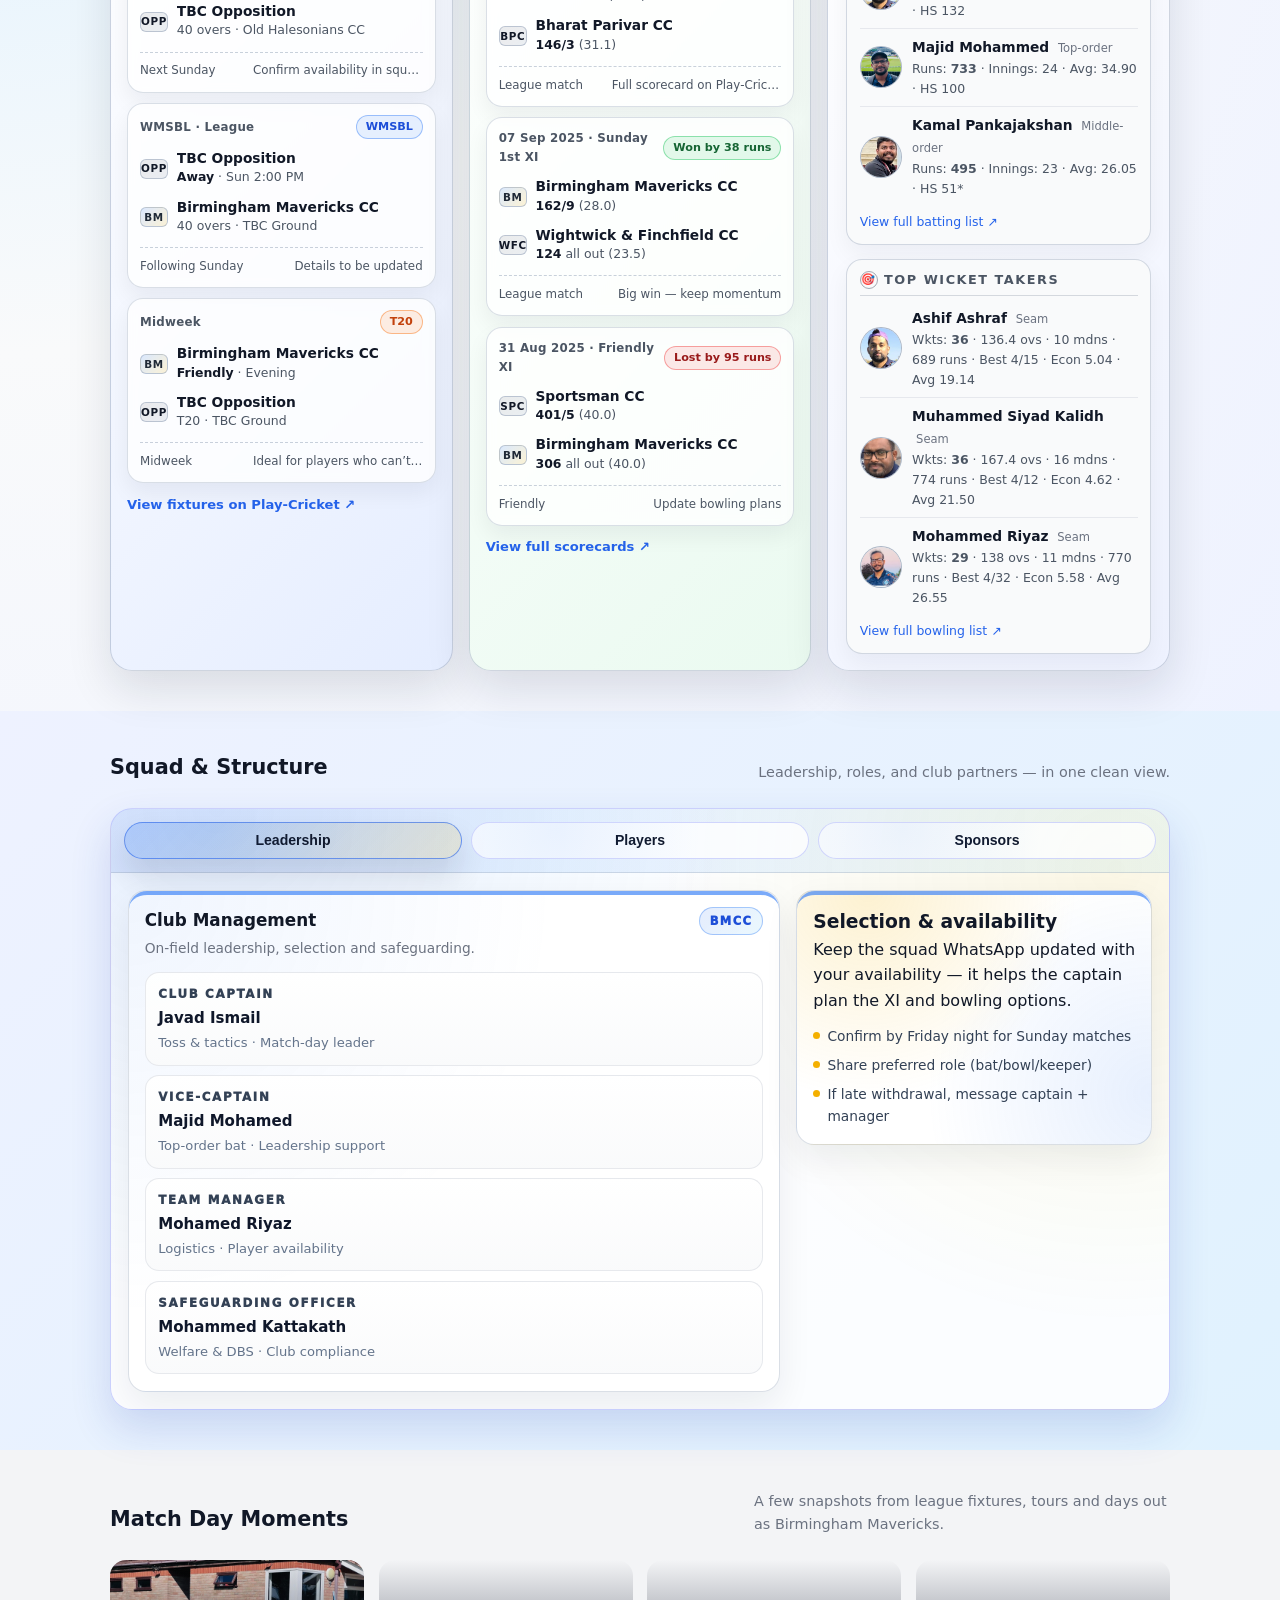
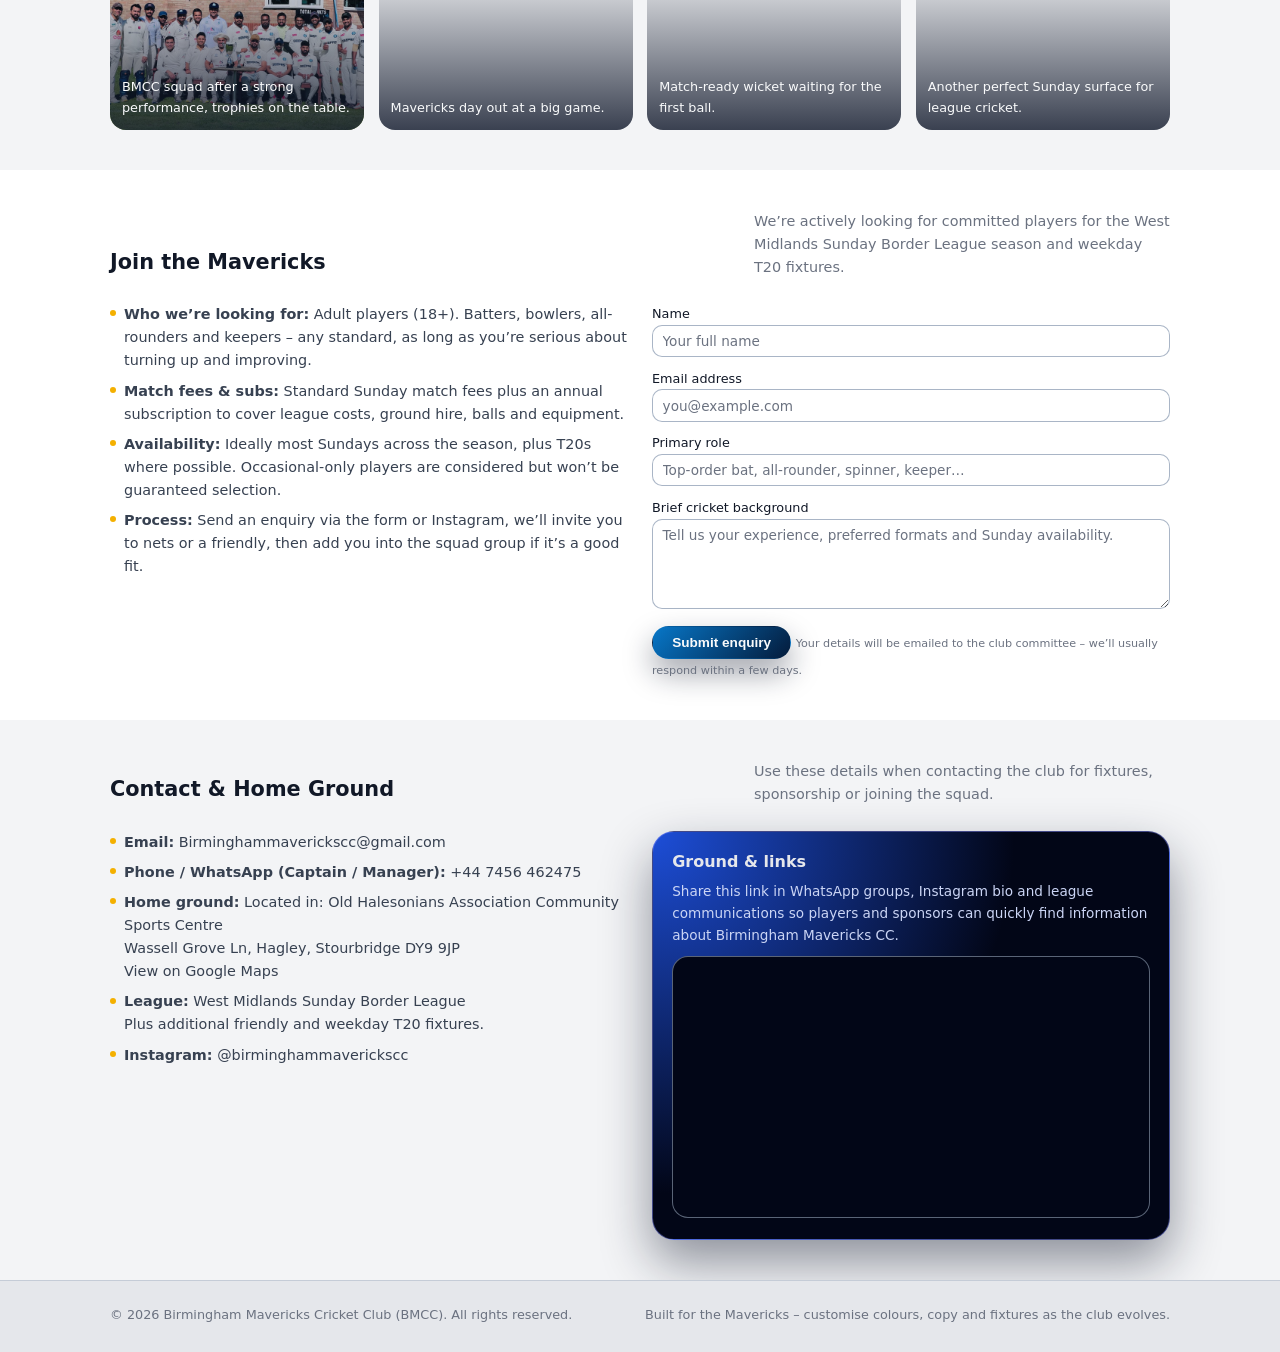
==== commit f7715c6a: "Update index.html" ====
--- a/index.html
+++ b/index.html
@@ -21,11 +21,8 @@
       --shadow-soft: 0 18px 40px rgba(15, 23, 42, 0.18);
     }
 
-    * {
-      box-sizing: border-box;
-      margin: 0;
-      padding: 0;
-    }
+    * { box-sizing: border-box; margin: 0; padding: 0; }
+    html { scroll-behavior: smooth; }
 
     body {
       font-family: system-ui, -apple-system, BlinkMacSystemFont, "Segoe UI", sans-serif;
@@ -34,31 +31,13 @@
       line-height: 1.6;
     }
 
-    a {
-      text-decoration: none;
-      color: inherit;
-    }
-
-    img {
-      max-width: 100%;
-      display: block;
-    }
-
-    .page {
-      min-height: 100vh;
-      display: flex;
-      flex-direction: column;
-    }
-
-    .container {
-      width: 100%;
-      max-width: 1100px;
-      margin: 0 auto;
-      padding: 0 1.25rem;
-    }
+    a { text-decoration: none; color: inherit; }
+    img { max-width: 100%; display: block; }
+
+    .page { min-height: 100vh; display: flex; flex-direction: column; }
+    .container { width: 100%; max-width: 1100px; margin: 0 auto; padding: 0 1.25rem; }
 
     /* HEADER / NAV */
-
     header {
       position: sticky;
       top: 0;
@@ -76,58 +55,16 @@
       gap: 1rem;
     }
 
-    .brand {
-      display: flex;
-      align-items: center;
-      gap: 0.75rem;
-    }
-
-    .brand-logo {
-      height: 52px;
-      display: flex;
-      align-items: center;
-    }
-
-    .brand-logo img {
-      height: 100%;
-      width: auto;
-      display: block;
-    }
-
-    .brand-text {
-      display: flex;
-      flex-direction: column;
-      line-height: 1.1;
-      color: #e5e7eb;
-    }
-
-    .brand-title {
-      font-size: 1rem;
-      font-weight: 700;
-      letter-spacing: 0.05em;
-      text-transform: uppercase;
-    }
-
-    .brand-sub {
-      font-size: 0.7rem;
-      color: #9ca3af;
-      text-transform: uppercase;
-      letter-spacing: 0.16em;
-    }
-
-    .nav-links {
-      display: flex;
-      gap: 1.4rem;
-      font-size: 0.9rem;
-    }
-
-    .nav-links a {
-      padding: 0.35rem 0;
-      position: relative;
-      color: #cbd5f5;
-      font-weight: 500;
-    }
-
+    .brand { display: flex; align-items: center; gap: 0.75rem; }
+    .brand-logo { height: 52px; display: flex; align-items: center; }
+    .brand-logo img { height: 100%; width: auto; display: block; }
+
+    .brand-text { display: flex; flex-direction: column; line-height: 1.1; color: #e5e7eb; }
+    .brand-title { font-size: 1rem; font-weight: 700; letter-spacing: 0.05em; text-transform: uppercase; }
+    .brand-sub { font-size: 0.7rem; color: #9ca3af; text-transform: uppercase; letter-spacing: 0.16em; }
+
+    .nav-links { display: flex; gap: 1.4rem; font-size: 0.9rem; }
+    .nav-links a { padding: 0.35rem 0; position: relative; color: #cbd5f5; font-weight: 500; }
     .nav-links a::after {
       content: "";
       position: absolute;
@@ -139,24 +76,10 @@
       border-radius: 999px;
       transition: width 0.18s ease-out;
     }
-
-    .nav-links a:hover::after {
-      width: 18px;
-    }
-
-    .nav-cta {
-      display: flex;
-      align-items: center;
-      gap: 0.75rem;
-    }
-
-    .nav-cta small {
-      font-size: 0.75rem;
-      text-transform: uppercase;
-      letter-spacing: 0.12em;
-      color: #9ca3af;
-      display: none;
-    }
+    .nav-links a:hover::after { width: 18px; }
+
+    .nav-cta { display: flex; align-items: center; gap: 0.75rem; }
+    .nav-cta small { font-size: 0.75rem; text-transform: uppercase; letter-spacing: 0.12em; color: #9ca3af; display: none; }
 
     .btn-primary,
     .btn-outline {
@@ -171,6 +94,7 @@
       justify-content: center;
       gap: 0.4rem;
       white-space: nowrap;
+      transition: transform 0.15s ease, box-shadow 0.15s ease, background 0.15s ease;
     }
 
     .btn-primary {
@@ -178,45 +102,26 @@
       color: #f9fafb;
       box-shadow: 0 14px 30px rgba(15, 23, 42, 0.4);
     }
-
-    .btn-primary:hover {
-      transform: translateY(-1px);
-      box-shadow: 0 20px 40px rgba(15, 23, 42, 0.6);
-    }
+    .btn-primary:hover { transform: translateY(-1px); box-shadow: 0 20px 40px rgba(15, 23, 42, 0.6); }
 
     .btn-outline {
       border-color: rgba(148, 163, 184, 0.7);
       color: #111827;
       background: #ffffff;
     }
+    .btn-outline:hover { transform: translateY(-1px); box-shadow: 0 14px 30px rgba(15, 23, 42, 0.08); }
 
     /* HERO WITH VIDEO */
-
     .hero {
       position: relative;
       padding: 3.3rem 0 2.8rem;
-      color: #111827;
       overflow: hidden;
       isolation: isolate;
       background: linear-gradient(135deg, #e0f2ff, #f9fafb);
     }
 
-    .hero-media {
-      position: absolute;
-      inset: 0;
-      z-index: 0;
-      overflow: hidden;
-      pointer-events: none;
-    }
-
-    .hero-media video {
-      position: absolute;
-      inset: 0;
-      width: 100%;
-      height: 100%;
-      object-fit: cover;
-      filter: brightness(0.45) saturate(1.3);
-    }
+    .hero-media { position: absolute; inset: 0; z-index: 0; overflow: hidden; pointer-events: none; }
+    .hero-media video { position: absolute; inset: 0; width: 100%; height: 100%; object-fit: cover; filter: brightness(0.45) saturate(1.3); }
 
     .hero-overlay {
       position: absolute;
@@ -246,32 +151,16 @@
       margin-bottom: 0.8rem;
     }
 
-    .hero h1 {
-      font-size: clamp(2.1rem, 3.4vw, 2.8rem);
-      letter-spacing: 0.02em;
-      margin-bottom: 0.75rem;
-    }
-
+    .hero h1 { font-size: clamp(2.1rem, 3.4vw, 2.8rem); letter-spacing: 0.02em; margin-bottom: 0.75rem; }
     .hero h1 span {
-      background: linear-gradient(120deg, var(--secondary), var(--primary));
+      background: linear-gradient(120deg, var(--secondary), #60a5fa);
       -webkit-background-clip: text;
       background-clip: text;
       color: transparent;
     }
 
-    .hero-sub {
-      font-size: 0.97rem;
-      color: #e5e7eb;
-      max-width: 32rem;
-      margin-bottom: 1.3rem;
-    }
-
-    .hero-pills {
-      display: flex;
-      flex-wrap: wrap;
-      gap: 0.5rem;
-      margin-bottom: 1.7rem;
-    }
+    .hero-sub { font-size: 0.97rem; color: #e5e7eb; max-width: 32rem; margin-bottom: 1.3rem; }
+    .hero-pills { display: flex; flex-wrap: wrap; gap: 0.5rem; margin-bottom: 1.7rem; }
 
     .pill {
       font-size: 0.75rem;
@@ -283,37 +172,16 @@
       backdrop-filter: blur(8px);
     }
 
-    .hero-actions {
-      display: flex;
-      flex-wrap: wrap;
-      gap: 0.75rem;
-      margin-bottom: 1.25rem;
-    }
-
-    .hero-actions .btn-outline {
-      background: #f9fafb;
-    }
-
-    .hero-meta {
-      display: flex;
-      flex-wrap: wrap;
-      gap: 1.5rem;
-      font-size: 0.78rem;
-      color: #e5e7eb;
-    }
-
-    .hero-meta strong {
-      display: block;
-      color: #f9fafb;
-      font-size: 0.9rem;
-    }
-
-    .hero-right {
-      position: relative;
-    }
+    .hero-actions { display: flex; flex-wrap: wrap; gap: 0.75rem; margin-bottom: 1.25rem; }
+    .hero-actions .btn-outline { background: #f9fafb; }
+
+    .hero-meta { display: flex; flex-wrap: wrap; gap: 1.5rem; font-size: 0.78rem; color: #e5e7eb; }
+    .hero-meta strong { display: block; color: #f9fafb; font-size: 0.9rem; }
+
+    .hero-right { position: relative; }
 
     .hero-card {
-      background: radial-gradient(circle at 10% 0%, #1d4ed81f, #0b1120);
+      background: radial-gradient(circle at 10% 0%, rgba(29,78,216,.18), rgba(11,17,32,.98));
       border-radius: 28px;
       padding: 1.4rem 1.5rem;
       color: #e5e7eb;
@@ -332,19 +200,8 @@
       pointer-events: none;
     }
 
-    .fixture-header {
-      display: flex;
-      justify-content: space-between;
-      align-items: center;
-      margin-bottom: 1rem;
-    }
-
-    .fixture-header h2 {
-      font-size: 0.88rem;
-      letter-spacing: 0.16em;
-      text-transform: uppercase;
-      color: #9ca3af;
-    }
+    .fixture-header { display: flex; justify-content: space-between; align-items: center; margin-bottom: 1rem; }
+    .fixture-header h2 { font-size: 0.88rem; letter-spacing: 0.16em; text-transform: uppercase; color: #cbd5f5; }
 
     .fixture-badge {
       padding: 0.2rem 0.7rem;
@@ -355,24 +212,9 @@
       background: rgba(22, 163, 74, 0.12);
     }
 
-    .fixture-main {
-      display: grid;
-      grid-template-columns: 1.3fr 0.9fr;
-      gap: 1.1rem;
-      margin-bottom: 1.1rem;
-    }
-
-    .fixture-teams {
-      display: flex;
-      flex-direction: column;
-      gap: 0.6rem;
-    }
-
-    .fixture-team {
-      display: flex;
-      align-items: center;
-      gap: 0.5rem;
-    }
+    .fixture-main { display: grid; grid-template-columns: 1.3fr 0.9fr; gap: 1.1rem; margin-bottom: 1.1rem; }
+    .fixture-teams { display: flex; flex-direction: column; gap: 0.6rem; }
+    .fixture-team { display: flex; align-items: center; gap: 0.5rem; }
 
     .fixture-team span.badge {
       width: 26px;
@@ -385,57 +227,30 @@
       font-size: 0.7rem;
       font-weight: 700;
     }
-
-    .fixture-team span.badge.away {
-      background: radial-gradient(circle at 10% 10%, #38bdf8, #020617);
-    }
-
-    .fixture-team .name {
-      font-size: 0.88rem;
-      font-weight: 600;
-    }
-
-    .fixture-team .tag {
-      font-size: 0.7rem;
-      color: #9ca3af;
-      text-transform: uppercase;
-      letter-spacing: 0.16em;
-    }
-
-    .fixture-meta {
-      font-size: 0.78rem;
-      color: #9ca3af;
-      display: flex;
-      flex-direction: column;
-      gap: 0.45rem;
-    }
-
-    .fixture-meta strong {
-      color: #e5e7eb;
-      font-size: 0.82rem;
-    }
+    .fixture-team span.badge.away { background: radial-gradient(circle at 10% 10%, #38bdf8, #020617); }
+
+    .fixture-team .name { font-size: 0.88rem; font-weight: 600; }
+    .fixture-team .tag { font-size: 0.7rem; color: #cbd5f5; text-transform: uppercase; letter-spacing: 0.16em; }
+
+    .fixture-meta { font-size: 0.78rem; color: #cbd5f5; display: flex; flex-direction: column; gap: 0.45rem; }
+    .fixture-meta strong { color: #e5e7eb; font-size: 0.82rem; }
 
     .fixture-foot {
       display: flex;
       justify-content: space-between;
       align-items: center;
       font-size: 0.75rem;
-      border-top: 1px dashed rgba(75, 85, 99, 0.8);
+      border-top: 1px dashed rgba(148, 163, 184, 0.45);
       padding-top: 0.6rem;
-      color: #9ca3af;
-    }
-
-    .fixture-tags {
-      display: flex;
-      gap: 0.4rem;
-      flex-wrap: wrap;
-    }
-
+      color: #e5e7eb;
+    }
+
+    .fixture-tags { display: flex; gap: 0.4rem; flex-wrap: wrap; }
     .fixture-tags span {
       padding: 0.1rem 0.55rem;
       border-radius: 999px;
-      background: rgba(15, 23, 42, 0.7);
-      border: 1px solid rgba(148, 163, 184, 0.45);
+      background: rgba(15, 23, 42, 0.55);
+      border: 1px solid rgba(148, 163, 184, 0.38);
     }
 
     .hero-float {
@@ -454,78 +269,23 @@
       max-width: 210px;
       color: #111827;
     }
-
-    .hero-float strong {
-      font-size: 0.8rem;
-    }
-
-    .hero-float span {
-      color: var(--muted);
-    }
+    .hero-float strong { font-size: 0.8rem; }
+    .hero-float span { color: var(--muted); }
 
     /* SECTIONS */
-
-    section {
-      padding: 2.5rem 0;
-    }
-
-    section:nth-of-type(even) {
-      background: #ffffff;
-    }
-
-    .section-header {
-      display: flex;
-      justify-content: space-between;
-      align-items: flex-end;
-      gap: 1rem;
-      margin-bottom: 1.5rem;
-      color: #111827;
-    }
-
-    .section-header h2 {
-      font-size: 1.3rem;
-    }
-
-    .section-header p {
-      font-size: 0.9rem;
-      color: var(--muted);
-      max-width: 26rem;
-    }
+    section { padding: 2.5rem 0; }
+    section:nth-of-type(even) { background: #ffffff; }
+
+    .section-header { display: flex; justify-content: space-between; align-items: flex-end; gap: 1rem; margin-bottom: 1.5rem; color: #111827; }
+    .section-header h2 { font-size: 1.3rem; }
+    .section-header p { font-size: 0.9rem; color: var(--muted); max-width: 26rem; }
 
     /* ABOUT */
-
-    #about {
-      background:
-        radial-gradient(circle at top left, #e0f2fe 0, #f9fafb 45%, #ffffff 100%);
-    }
-
-    .about-grid {
-      display: grid;
-      grid-template-columns: minmax(0, 1.3fr) minmax(0, 1fr);
-      gap: 2rem;
-    }
-
-    .about-text p {
-      font-size: 0.95rem;
-      color: #374151;
-      margin-bottom: 0.8rem;
-    }
-
-    .about-badges {
-      display: flex;
-      flex-wrap: wrap;
-      gap: 0.6rem;
-      margin-top: 0.5rem;
-    }
-
-    .about-badges span {
-      font-size: 0.75rem;
-      padding: 0.2rem 0.6rem;
-      border-radius: 999px;
-      border: 1px dashed rgba(148, 163, 184, 0.8);
-      color: #4b5563;
-      background: #f9fafb;
-    }
+    #about { background: radial-gradient(circle at top left, #e0f2fe 0, #f9fafb 45%, #ffffff 100%); }
+    .about-grid { display: grid; grid-template-columns: minmax(0, 1.3fr) minmax(0, 1fr); gap: 2rem; }
+    .about-text p { font-size: 0.95rem; color: #374151; margin-bottom: 0.8rem; }
+    .about-badges { display: flex; flex-wrap: wrap; gap: 0.6rem; margin-top: 0.5rem; }
+    .about-badges span { font-size: 0.75rem; padding: 0.2rem 0.6rem; border-radius: 999px; border: 1px dashed rgba(148, 163, 184, 0.8); color: #4b5563; background: #f9fafb; }
 
     .stats-card {
       position: relative;
@@ -553,11 +313,7 @@
       pointer-events: none;
     }
 
-    .stat-box {
-      position: relative;
-      z-index: 1;
-    }
-
+    .stat-box { position: relative; z-index: 1; }
     .stat-box h3 {
       display: inline-flex;
       align-items: center;
@@ -581,24 +337,11 @@
       background-clip: text;
       color: transparent;
     }
-
-    .stat-box span {
-      font-size: 0.76rem;
-      color: #cbd5f5;
-    }
+    .stat-box span { font-size: 0.76rem; color: #cbd5f5; }
 
     /* FIXTURES */
-
-    #fixtures {
-      background:
-        radial-gradient(circle at top left, #e0f2fe 0, #f9fafb 40%, #eef2ff 100%);
-    }
-
-    .cards-row {
-      display: grid;
-      grid-template-columns: repeat(auto-fit, minmax(230px, 1fr));
-      gap: 1rem;
-    }
+    #fixtures { background: radial-gradient(circle at top left, #e0f2fe 0, #f9fafb 40%, #eef2ff 100%); }
+    .cards-row { display: grid; grid-template-columns: repeat(auto-fit, minmax(230px, 1fr)); gap: 1rem; }
 
     .card {
       background: #ffffff;
@@ -612,66 +355,11 @@
       overflow: hidden;
     }
 
-    .card h3 {
-      font-size: 0.95rem;
-      margin-bottom: 0.4rem;
-    }
-
-    .card small {
-      font-size: 0.7rem;
-      text-transform: uppercase;
-      letter-spacing: 0.15em;
-      color: var(--muted);
-    }
-
-    .card p {
-      font-size: 0.86rem;
-      color: var(--muted);
-      margin-top: 0.4rem;
-    }
-
-    .card-list {
-      margin-top: 0.6rem;
-      list-style: none;
-    }
-
-    .card-list li {
-      display: flex;
-      justify-content: space-between;
-      align-items: center;
-      padding: 0.25rem 0;
-      font-size: 0.82rem;
-      border-bottom: 1px dashed rgba(148, 163, 184, 0.4);
-    }
-
-    .card-list li:last-child {
-      border-bottom: none;
-    }
-
-    .tag-pill {
-      padding: 0.1rem 0.5rem;
-      border-radius: 999px;
-      background: rgba(37, 99, 235, 0.07);
-      border: 1px solid rgba(37, 99, 235, 0.25);
-      font-size: 0.7rem;
-      color: #1d4ed8;
-    }
-
     #fixtures .fixture-card {
       border-radius: 22px;
       border: 1px solid rgba(148, 163, 184, 0.45);
       box-shadow: 0 18px 45px rgba(15, 23, 42, 0.12);
-    }
-
-    #fixtures .fixture-card::before {
-      content: "";
-      position: absolute;
-      inset: -30%;
-      background:
-        radial-gradient(circle at top left, rgba(255, 255, 255, 0.4), transparent 55%),
-        radial-gradient(circle at bottom right, rgba(15, 23, 42, 0.18), transparent 55%);
-      pointer-events: none;
-      opacity: 0.9;
+      height: auto;
     }
 
     #fixtures .fixture-card::after {
@@ -684,330 +372,313 @@
       pointer-events: none;
     }
 
-    #fixtures .fixture-card > * {
-      position: relative;
-      z-index: 1;
-    }
-
-    #fixtures .fixture-card h3 {
-      display: flex;
-      align-items: center;
-      gap: 0.4rem;
-    }
-
-    #fixtures .fixture-card h3::after {
-      content: "";
-      width: 7px;
-      height: 7px;
-      border-radius: 999px;
-      background: var(--accent, #3b82f6);
-    }
-
-    /* Per-card accent backgrounds */
-
-    .fixture-card--upcoming {
-      --accent: #3b82f6;
-      background:
-        radial-gradient(circle at 0% 0%, rgba(59, 130, 246, 0.15), transparent 55%),
-        linear-gradient(135deg, #ffffff, #e5edff);
-    }
-
-    /* <- changed: no more mint-green wash, just very light neutral */
-    .fixture-card--recent {
-      --accent: #22c55e;
-      background:
-        radial-gradient(circle at 0% 0%, rgba(148, 163, 184, 0.14), transparent 55%),
-        linear-gradient(135deg, #ffffff, #f3f4f6);
-    }
-
-    .fixture-card--stats {
-      --accent: #f97316;
-      background:
-        radial-gradient(circle at 0% 0%, rgba(249, 115, 22, 0.16), transparent 55%),
-        radial-gradient(circle at 100% 100%, rgba(59, 130, 246, 0.18), transparent 55%),
-        linear-gradient(135deg, #ffffff, #eef2ff);
-    }
-
-    /* Results styling – colourful rows, but clean card background */
-
-    .results-list {
-      margin-top: 0.7rem;
-      display: flex;
-      flex-direction: column;
-      gap: 0.75rem;
-    }
-
-    .result-row {
-      padding: 0.6rem 0.8rem;
+    .fixture-card--upcoming { --accent: #3b82f6; background: linear-gradient(135deg, #ffffff, #e5edff); }
+    .fixture-card--recent   { --accent: #22c55e; background: linear-gradient(135deg, #ffffff, #eafaf0); }
+    .fixture-card--stats    { --accent: #f97316; background: linear-gradient(135deg, #ffffff, #eef2ff); }
+
+    /* Scoreboard */
+    .scoreboard-card { padding: 0.95rem 1rem 1rem; }
+    .scoreboard-head { display: flex; justify-content: space-between; align-items: flex-start; gap: 0.6rem; margin-bottom: 0.75rem; }
+    .scoreboard-kicker { font-size: 0.68rem; letter-spacing: 0.18em; text-transform: uppercase; color: #4b5563; }
+    .scoreboard-title { font-size: 0.98rem; margin-top: 0.15rem; margin-bottom: 0; }
+    .scoreboard-dot { width: 9px; height: 9px; border-radius: 999px; background: var(--accent, #3b82f6); box-shadow: 0 0 0 5px rgba(59, 130, 246, 0.12); margin-top: 0.25rem; }
+
+    .scoreboard-match {
       border-radius: 16px;
-      border: 1px solid rgba(148, 163, 184, 0.25);
-      background: linear-gradient(135deg, #f9fafb, #eef2ff);
-      box-shadow: 0 10px 24px rgba(15, 23, 42, 0.04);
-    }
-
-    .results-list .result-row:nth-child(1) {
-      border-color: rgba(239, 68, 68, 0.55);
-      background:
-        radial-gradient(circle at 0% 0%, rgba(248, 113, 113, 0.16), transparent 55%),
-        linear-gradient(135deg, #fef2f2, #fee2e2);
-    }
-
-    .results-list .result-row:nth-child(2) {
-      border-color: rgba(34, 197, 94, 0.6);
-      background:
-        radial-gradient(circle at 0% 0%, rgba(34, 197, 94, 0.16), transparent 55%),
-        linear-gradient(135deg, #ecfdf5, #d1fae5);
-    }
-
-    .results-list .result-row:nth-child(3) {
-      border-color: rgba(248, 113, 113, 0.5);
-      background:
-        radial-gradient(circle at 0% 0%, rgba(248, 113, 113, 0.16), transparent 55%),
-        linear-gradient(135deg, #fef2f2, #fee2e2);
-    }
-
-    .result-main {
-      display: flex;
-      flex-wrap: wrap;
-      gap: 0.35rem;
-      align-items: baseline;
-      font-size: 0.82rem;
-    }
-
-    .result-date {
-      font-weight: 600;
-      color: #111827;
-    }
-
-    .result-vs {
-      font-weight: 700;
-      color: #111827;
-    }
-
-    .result-venue {
-      font-size: 0.76rem;
-      text-transform: uppercase;
-      letter-spacing: 0.14em;
-      color: #6b7280;
-    }
-
-    .result-tag {
+      border: 1px solid rgba(148, 163, 184, 0.35);
+      background: rgba(255, 255, 255, 0.78);
+      box-shadow: 0 10px 22px rgba(15, 23, 42, 0.06);
+      padding: 0.7rem 0.75rem;
+      margin-bottom: 0.65rem;
+      backdrop-filter: blur(6px);
+    }
+
+    .scoreboard-top { display: flex; justify-content: space-between; align-items: center; gap: 0.6rem; margin-bottom: 0.55rem; }
+    .match-label { font-size: 0.74rem; color: #4b5563; font-weight: 600; letter-spacing: 0.02em; }
+    .match-badge { font-size: 0.7rem; padding: 0.12rem 0.55rem; border-radius: 999px; border: 1px solid rgba(148, 163, 184, 0.45); background: rgba(15, 23, 42, 0.04); color: #374151; font-weight: 700; white-space: nowrap; }
+    .badge-won { background: rgba(34, 197, 94, 0.12); border-color: rgba(34, 197, 94, 0.45); color: #166534; }
+    .badge-lost { background: rgba(239, 68, 68, 0.12); border-color: rgba(239, 68, 68, 0.45); color: #991b1b; }
+
+    .teams { display: grid; grid-template-columns: 1fr; gap: 0.4rem; }
+    .team { display: flex; align-items: center; gap: 0.55rem; padding: 0.15rem 0; }
+
+    .flag {
+      width: 28px;
+      height: 20px;
+      border-radius: 6px;
       display: inline-flex;
       align-items: center;
-      padding: 0.12rem 0.8rem;
+      justify-content: center;
+      font-size: 0.65rem;
+      font-weight: 900;
+      letter-spacing: 0.06em;
+      border: 1px solid rgba(148, 163, 184, 0.55);
+      background: #fff;
+      flex: 0 0 auto;
+    }
+
+    .flag.bm { background: linear-gradient(135deg, rgba(59,130,246,.18), rgba(244,180,0,.16)); color: #1f2937; }
+    .flag.opp { background: linear-gradient(135deg, rgba(2,6,23,.08), rgba(148,163,184,.18)); color: #111827; }
+
+    .team-meta { flex: 1; min-width: 0; }
+    .team-name { font-size: 0.86rem; font-weight: 700; color: #111827; line-height: 1.2; white-space: nowrap; overflow: hidden; text-overflow: ellipsis; }
+    .team-score { font-size: 0.78rem; color: #4b5563; margin-top: 0.05rem; }
+    .team-score span { font-weight: 800; color: #111827; }
+
+    .scoreboard-foot {
+      display: flex;
+      justify-content: space-between;
+      align-items: center;
+      gap: 0.75rem;
+      margin-top: 0.55rem;
+      padding-top: 0.55rem;
+      border-top: 1px dashed rgba(148, 163, 184, 0.5);
+      color: #4b5563;
+      font-size: 0.74rem;
+    }
+
+    .match-note { white-space: nowrap; overflow: hidden; text-overflow: ellipsis; max-width: 60%; text-align: right; }
+
+    .scoreboard-link { display: block; margin-top: 0.35rem; font-size: 0.82rem; color: #2563eb; font-weight: 700; }
+
+    /* Top performers */
+    .performances-grid { margin-top: 0.7rem; display: grid; grid-template-columns: repeat(auto-fit, minmax(240px, 1fr)); gap: 0.9rem; }
+    .performance-column { background: #f9fafb; border-radius: 16px; padding: 0.6rem 0.8rem 0.7rem; border: 1px solid rgba(148, 163, 184, 0.4); box-shadow: 0 10px 24px rgba(15, 23, 42, 0.05); }
+    .perf-header-row { display: flex; align-items: center; gap: 0.4rem; padding-bottom: 0.3rem; border-bottom: 1px solid rgba(209, 213, 219, 0.9); margin-bottom: 0.25rem; font-size: 0.8rem; font-weight: 600; text-transform: uppercase; letter-spacing: 0.12em; color: #4b5563; }
+    .perf-header-icon { width: 18px; height: 18px; border-radius: 999px; border: 1px solid rgba(107, 114, 128, 0.6); display: flex; align-items: center; justify-content: center; font-size: 0.7rem; }
+    .perf-row { display: flex; align-items: center; gap: 0.65rem; padding: 0.45rem 0; border-bottom: 1px solid rgba(229, 231, 235, 0.9); }
+    .perf-row:last-of-type { border-bottom: none; }
+    .perf-player-avatar { width: 42px; height: 42px; border-radius: 999px; overflow: hidden; background: #e5e7eb; flex-shrink: 0; border: 1px solid rgba(148, 163, 184, 0.7); }
+    .perf-player-avatar img { width: 100%; height: 100%; object-fit: cover; display: block; }
+    .perf-player-meta { flex: 1; min-width: 0; }
+    .perf-player-name { font-size: 0.86rem; font-weight: 600; color: #111827; }
+    .perf-player-name span { font-size: 0.72rem; font-weight: 500; color: #6b7280; margin-left: 0.25rem; }
+    .perf-player-detail { font-size: 0.78rem; color: #4b5563; margin-top: 0.05rem; }
+    .perf-player-detail strong { font-weight: 700; }
+    .perf-view-link { display: inline-block; margin-top: 0.35rem; font-size: 0.78rem; color: #2563eb; }
+
+    /* ✅ SQUAD (more colour) */
+    #squads { background: linear-gradient(135deg, #eef2ff, #e0f2fe); }
+
+    .squad-shell{
+      background:
+        radial-gradient(circle at 10% 0%, rgba(59,130,246,.12), transparent 45%),
+        radial-gradient(circle at 95% 10%, rgba(244,180,0,.10), transparent 40%),
+        rgba(255,255,255,.86);
+      border: 1px solid rgba(129,140,248,.40);
+      border-radius: 22px;
+      box-shadow: 0 18px 40px rgba(30, 64, 175, 0.16);
+      overflow: hidden;
+    }
+
+    .squad-tabs{
+      display:flex;
+      gap:.55rem;
+      padding: .8rem;
+      background:
+        linear-gradient(90deg, rgba(37,99,235,.12), rgba(56,189,248,.08));
+      border-bottom: 1px solid rgba(148,163,184,.35);
+    }
+
+    .squad-tab{
+      flex: 1;
+      border: 1px solid rgba(129,140,248,.35);
+      background: rgba(255,255,255,.78);
       border-radius: 999px;
-      font-size: 0.72rem;
-      margin-top: 0.3rem;
-      font-weight: 600;
-    }
-
-    .result-tag--won {
-      background: rgba(22, 163, 74, 0.15);
-      border: 1px solid rgba(22, 163, 74, 0.6);
-      color: #166534;
-      box-shadow: 0 0 0 1px rgba(187, 247, 208, 0.9);
-    }
-
-    .result-tag--lost {
-      background: rgba(220, 38, 38, 0.12);
-      border: 1px solid rgba(220, 38, 38, 0.6);
-      color: #b91c1c;
-      box-shadow: 0 0 0 1px rgba(254, 226, 226, 0.9);
-    }
-
-    .result-score {
-      font-size: 0.78rem;
-      color: #4b5563;
-      margin-top: 0.25rem;
-    }
-
-    /* Top performers table styling (BBL-style) */
-
-    .performances-grid {
-      margin-top: 0.7rem;
-      display: grid;
-      grid-template-columns: repeat(auto-fit, minmax(240px, 1fr));
-      gap: 0.9rem;
-    }
-
-    .performance-column {
-      background: #f9fafb;
-      border-radius: 16px;
-      padding: 0.6rem 0.8rem 0.7rem;
-      border: 1px solid rgba(148, 163, 184, 0.4);
-      box-shadow: 0 10px 24px rgba(15, 23, 42, 0.05);
-    }
-
-    .perf-header-row {
-      display: flex;
-      align-items: center;
-      gap: 0.4rem;
-      padding-bottom: 0.3rem;
-      border-bottom: 1px solid rgba(209, 213, 219, 0.9);
-      margin-bottom: 0.25rem;
-      font-size: 0.8rem;
-      font-weight: 600;
+      padding: .6rem .9rem;
+      font-weight: 900;
+      font-size: .88rem;
+      color: #0f172a;
+      cursor: pointer;
+      transition: transform .15s ease, box-shadow .15s ease, background .15s ease, border-color .15s ease;
+      position: relative;
+      overflow: hidden;
+    }
+
+    .squad-tab::before{
+      content:"";
+      position:absolute;
+      inset:0;
+      background: radial-gradient(circle at 25% 20%, rgba(59,130,246,.22), transparent 55%);
+      opacity:.35;
+      pointer-events:none;
+    }
+
+    .squad-tab:hover{ transform: translateY(-1px); box-shadow: 0 12px 24px rgba(15,23,42,.10); border-color: rgba(37,99,235,.45); }
+    .squad-tab.is-active{
+      background:
+        linear-gradient(135deg, rgba(59,130,246,.22), rgba(244,180,0,.14));
+      border-color: rgba(37,99,235,.60);
+      box-shadow: 0 16px 30px rgba(15,23,42,.12);
+    }
+
+    .squad-panel{ display:none; padding: 1.05rem; }
+    .squad-panel.is-active{ display:block; }
+
+    .panel-grid{
+      display:grid;
+      grid-template-columns: 1.65fr .9fr;
+      gap: 1rem;
+      align-items: start;
+    }
+
+    .panel-card{
+      background:
+        radial-gradient(circle at 0% 0%, rgba(59,130,246,.08), transparent 52%),
+        rgba(255,255,255,.96);
+      border: 1px solid rgba(148,163,184,.35);
+      border-radius: 18px;
+      padding: 1rem 1rem 1.05rem;
+      box-shadow: 0 14px 35px rgba(15,23,42,.07);
+      position: relative;
+    }
+
+    .panel-card::after{
+      content:"";
+      position:absolute;
+      inset:0;
+      border-radius: inherit;
+      border-top: 4px solid rgba(59,130,246,.75);
+      pointer-events:none;
+      opacity:.9;
+    }
+
+    .panel-card--note{
+      background:
+        radial-gradient(circle at 20% 0%, rgba(244,180,0,.18), transparent 55%),
+        radial-gradient(circle at 100% 80%, rgba(59,130,246,.12), transparent 55%),
+        rgba(255,255,255,.96);
+    }
+
+    .panel-head{
+      display:flex;
+      justify-content: space-between;
+      gap: .8rem;
+      align-items: flex-start;
+      margin-bottom: .8rem;
+    }
+
+    .panel-head h3{ margin: 0; font-size: 1.05rem; }
+    .panel-head p{ margin-top: .25rem; color: #6b7280; font-size: .86rem; }
+
+    .panel-pill{
+      font-size: .72rem;
+      font-weight: 1000;
+      letter-spacing: .12em;
       text-transform: uppercase;
-      letter-spacing: 0.12em;
-      color: #4b5563;
-    }
-
-    .perf-header-icon {
-      width: 18px;
-      height: 18px;
+      padding: .26rem .62rem;
       border-radius: 999px;
-      border: 1px solid rgba(107, 114, 128, 0.6);
-      display: flex;
-      align-items: center;
-      justify-content: center;
-      font-size: 0.7rem;
-    }
-
-    .perf-row {
-      display: flex;
-      align-items: center;
-      gap: 0.65rem;
-      padding: 0.45rem 0;
-      border-bottom: 1px solid rgba(229, 231, 235, 0.9);
-    }
-
-    .perf-row:last-of-type {
-      border-bottom: none;
-    }
-
-    .perf-player-avatar {
-      width: 42px;
-      height: 42px;
+      border: 1px solid rgba(59,130,246,.40);
+      background: linear-gradient(135deg, rgba(37,99,235,.12), rgba(56,189,248,.10));
+      color: #1d4ed8;
+      white-space: nowrap;
+    }
+
+    .role-list{ display:grid; gap: .6rem; }
+
+    .role-item{
+      padding: .72rem .78rem;
+      border-radius: 14px;
+      border: 1px solid rgba(229,231,235,.9);
+      background:
+        linear-gradient(180deg, rgba(255,255,255,.92), rgba(249,250,251,.92));
+      transition: transform .12s ease, box-shadow .12s ease, border-color .12s ease;
+    }
+
+    .role-item:hover{
+      transform: translateY(-1px);
+      box-shadow: 0 14px 26px rgba(15,23,42,.08);
+      border-color: rgba(59,130,246,.28);
+    }
+
+    .role-title{
+      font-size: .74rem;
+      font-weight: 1000;
+      letter-spacing: .14em;
+      text-transform: uppercase;
+      color: #334155;
+    }
+
+    .role-name{
+      font-size: .94rem;
+      font-weight: 900;
+      color: #0f172a;
+      margin-top: .15rem;
+    }
+
+    .role-mini{
+      font-size: .82rem;
+      color: #64748b;
+      margin-top: .12rem;
+    }
+
+    .note-points{ display:grid; gap: .45rem; margin-top: .7rem; }
+    .note-point{ display:flex; gap:.45rem; align-items:flex-start; color:#334155; font-size:.86rem; }
+    .note-point .dot{ width:7px; height:7px; border-radius:999px; background: var(--secondary); margin-top:.45rem; flex:0 0 auto; }
+
+    .btn-mini{
       border-radius: 999px;
-      overflow: hidden;
-      background: #e5e7eb;
-      flex-shrink: 0;
-      border: 1px solid rgba(148, 163, 184, 0.7);
-    }
-
-    .perf-player-avatar img {
-      width: 100%;
-      height: 100%;
-      object-fit: cover;
-      display: block;
-    }
-
-    .perf-player-meta {
-      flex: 1;
-      min-width: 0;
-    }
-
-    .perf-player-name {
-      font-size: 0.86rem;
-      font-weight: 600;
-      color: #111827;
-    }
-
-    .perf-player-name span {
-      font-size: 0.72rem;
-      font-weight: 500;
-      color: #6b7280;
-      margin-left: 0.25rem;
-    }
-
-    .perf-player-detail {
-      font-size: 0.78rem;
-      color: #4b5563;
-      margin-top: 0.05rem;
-    }
-
-    .perf-player-detail strong {
-      font-weight: 700;
-    }
-
-    .perf-view-link {
-      display: inline-block;
-      margin-top: 0.35rem;
-      font-size: 0.78rem;
-      color: #2563eb;
-    }
-
-    /* SQUAD & STRUCTURE */
-
-    #squads {
-      background: linear-gradient(135deg, #eef2ff, #e0f2fe);
-    }
-
-    .squad-grid {
-      display: grid;
+      padding: .52rem .95rem;
+      font-size: .84rem;
+      font-weight: 900;
+      border: 1px solid rgba(37,99,235,.30);
+      background: linear-gradient(135deg, rgba(37,99,235,.12), rgba(244,180,0,.10));
+      color: #1d4ed8;
+      cursor: pointer;
+      display:inline-flex;
+      align-items:center;
+      justify-content:center;
+      white-space:nowrap;
+      transition: transform .15s ease, box-shadow .15s ease;
+      margin-top: .55rem;
+    }
+    .btn-mini:hover{ transform: translateY(-1px); box-shadow: 0 12px 24px rgba(15,23,42,.10); }
+
+    .sponsor-logos{
+      display:grid;
       grid-template-columns: repeat(3, minmax(0, 1fr));
-      gap: 1.1rem;
-    }
-
-    .squad-card {
-      position: relative;
-      background: rgba(255, 255, 255, 0.97);
-      border-radius: var(--radius-lg);
-      padding: 1rem 1.1rem 1.1rem;
-      border: 1px solid rgba(129, 140, 248, 0.35);
-      box-shadow: 0 18px 40px rgba(30, 64, 175, 0.15);
-      overflow: hidden;
-    }
-
-    .squad-card::before {
-      content: "";
-      position: absolute;
-      inset: 0;
-      border-radius: inherit;
-      border-top: 4px solid rgba(37, 99, 235, 0.85);
-      pointer-events: none;
-    }
-
-    .squad-card h3 {
-      margin-bottom: 0.6rem;
-    }
-
-    .squad-card small {
-      font-size: 0.7rem;
-      text-transform: uppercase;
-      letter-spacing: 0.15em;
-      color: var(--muted);
-    }
-
-    .squad-list {
-      list-style: none;
-      font-size: 0.85rem;
+      gap: .6rem;
+      margin-bottom: .8rem;
+    }
+
+    .sponsor-logo{
+      background:
+        radial-gradient(circle at 20% 0%, rgba(59,130,246,.10), transparent 60%),
+        rgba(255,255,255,.96);
+      border: 1px solid rgba(148,163,184,.35);
+      border-radius: 14px;
+      padding: .6rem .65rem;
+      display:flex;
+      align-items:center;
+      justify-content:center;
+      height: 66px;
+      overflow:hidden;
+      box-shadow: 0 10px 24px rgba(15,23,42,.07);
+      transition: transform .15s ease, box-shadow .15s ease, border-color .15s ease;
       color: #374151;
-      margin-top: 0.4rem;
-    }
-
-    .squad-list li {
-      display: flex;
-      flex-direction: column;
-      align-items: flex-start;
-      gap: 0.12rem;
-      padding: 0.45rem 0;
-      border-bottom: 1px solid rgba(229, 231, 235, 0.9);
-    }
-
-    .squad-list li:last-child {
-      border-bottom: none;
-    }
-
-    .squad-role {
-      font-weight: 600;
-      font-size: 0.82rem;
-      color: #111827;
-    }
-
-    .squad-names {
-      font-size: 0.8rem;
-      color: #4b5563;
-    }
+      font-weight: 800;
+      font-size: .85rem;
+    }
+    .sponsor-logo:hover{ transform: translateY(-2px); box-shadow: 0 16px 34px rgba(15,23,42,.12); border-color: rgba(59,130,246,.30); }
+    .sponsor-logo img{ max-height: 46px; max-width: 100%; object-fit: contain; }
+
+    .sponsor-tiers{ display:grid; gap:.55rem; margin-top:.25rem; }
+    .tier{
+      display:flex;
+      justify-content: space-between;
+      gap: .8rem;
+      align-items:center;
+      padding: .65rem .75rem;
+      border-radius: 14px;
+      border: 1px dashed rgba(129,140,248,.72);
+      background:
+        linear-gradient(135deg, rgba(239,246,255,.85), rgba(224,242,254,.65));
+    }
+    .tier-title{ font-weight: 900; font-size: .9rem; color:#0f172a; }
+    .tier-meta{ font-size: .78rem; color:#64748b; font-weight: 800; text-transform: uppercase; letter-spacing: .10em; }
 
     /* GALLERY */
-
-    .gallery-grid {
-      display: grid;
-      grid-template-columns: repeat(auto-fit, minmax(220px, 1fr));
-      gap: 0.9rem;
-    }
-
+    .gallery-grid { display: grid; grid-template-columns: repeat(auto-fit, minmax(220px, 1fr)); gap: 0.9rem; }
     .gallery-item {
       position: relative;
       border-radius: 16px;
@@ -1022,12 +693,7 @@
       background-position: center;
       background-repeat: no-repeat;
     }
-
-    .gallery-item span {
-      position: relative;
-      z-index: 1;
-    }
-
+    .gallery-item span { position: relative; z-index: 1; }
     .gallery-item::before {
       content: "";
       position: absolute;
@@ -1037,50 +703,15 @@
     }
 
     /* JOIN & CONTACT */
-
-    .two-col {
-      display: grid;
-      grid-template-columns: minmax(0, 1.1fr) minmax(0, 1.1fr);
-      gap: 1.5rem;
-      align-items: flex-start;
-    }
-
-    .list {
-      list-style: none;
-      font-size: 0.9rem;
-      color: #374151;
-    }
-
-    .list li {
-      display: flex;
-      gap: 0.5rem;
-      margin-bottom: 0.45rem;
-    }
-
-    .bullet {
-      width: 6px;
-      height: 6px;
-      border-radius: 999px;
-      background: var(--secondary);
-      margin-top: 0.45rem;
-      flex-shrink: 0;
-    }
-
-    form {
-      display: grid;
-      grid-template-columns: 1fr;
-      gap: 0.65rem;
-      font-size: 0.85rem;
-    }
-
-    label {
-      font-size: 0.8rem;
-      font-weight: 500;
-      color: #111827;
-    }
-
-    input,
-    textarea {
+    .two-col { display: grid; grid-template-columns: minmax(0, 1.1fr) minmax(0, 1.1fr); gap: 1.5rem; align-items: flex-start; }
+    .list { list-style: none; font-size: 0.9rem; color: #374151; }
+    .list li { display: flex; gap: 0.5rem; margin-bottom: 0.45rem; }
+    .bullet { width: 6px; height: 6px; border-radius: 999px; background: var(--secondary); margin-top: 0.45rem; flex-shrink: 0; }
+
+    form { display: grid; grid-template-columns: 1fr; gap: 0.65rem; font-size: 0.85rem; }
+    label { font-size: 0.8rem; font-weight: 500; color: #111827; }
+
+    input, textarea {
       width: 100%;
       padding: 0.45rem 0.6rem;
       border-radius: 10px;
@@ -1091,20 +722,9 @@
       color: #111827;
     }
 
-    input::placeholder,
-    textarea::placeholder {
-      color: #6b7280;
-    }
-
-    textarea {
-      min-height: 90px;
-      resize: vertical;
-    }
-
-    small.form-hint {
-      font-size: 0.7rem;
-      color: var(--muted);
-    }
+    input::placeholder, textarea::placeholder { color: #6b7280; }
+    textarea { min-height: 90px; resize: vertical; }
+    small.form-hint { font-size: 0.7rem; color: var(--muted); }
 
     .map-card {
       background: radial-gradient(circle at top left, #1d4ed8, #020617 55%);
@@ -1115,34 +735,12 @@
       border: 1px solid rgba(129, 140, 248, 0.5);
       font-size: 0.9rem;
     }
-
-    .map-card h3 {
-      font-size: 1rem;
-      margin-bottom: 0.4rem;
-    }
-
-    .map-card p {
-      font-size: 0.85rem;
-      color: #cbd5f5;
-      margin-bottom: 0.6rem;
-    }
-
-    .map-embed {
-      background: #020617;
-      border-radius: 16px;
-      overflow: hidden;
-      border: 1px solid rgba(148, 163, 184, 0.6);
-    }
-
-    .map-embed iframe {
-      display: block;
-      width: 100%;
-      height: 260px;
-      border: 0;
-    }
+    .map-card h3 { font-size: 1rem; margin-bottom: 0.4rem; }
+    .map-card p { font-size: 0.85rem; color: #cbd5f5; margin-bottom: 0.6rem; }
+    .map-embed { background: #020617; border-radius: 16px; overflow: hidden; border: 1px solid rgba(148, 163, 184, 0.6); }
+    .map-embed iframe { display: block; width: 100%; height: 260px; border: 0; }
 
     /* FOOTER */
-
     footer {
       padding: 1.5rem 0 1.7rem;
       font-size: 0.8rem;
@@ -1150,72 +748,33 @@
       background: #e5e7eb;
       border-top: 1px solid rgba(148, 163, 184, 0.4);
     }
-
-    .footer-row {
-      display: flex;
-      justify-content: space-between;
-      align-items: center;
-      gap: 1rem;
-      flex-wrap: wrap;
-    }
-
-    .footer-row a {
-      font-size: 0.8rem;
-    }
+    .footer-row { display: flex; justify-content: space-between; align-items: center; gap: 1rem; flex-wrap: wrap; }
 
     /* RESPONSIVE */
-
     @media (max-width: 880px) {
-      .hero-grid,
-      .about-grid,
-      .two-col {
-        grid-template-columns: minmax(0, 1fr);
-      }
-
-      .hero-right {
-        order: -1;
-      }
-
-      .nav-links {
-        display: none;
-      }
-
-      .nav-cta small {
-        display: inline-block;
-      }
-
-      .hero {
-        padding-top: 2.6rem;
-      }
-
-      .stats-card {
-        grid-template-columns: minmax(0, 1fr);
-      }
-
-      .squad-grid {
-        grid-template-columns: minmax(0, 1fr);
-      }
-
-      .map-embed iframe {
-        height: 220px;
-      }
+      .hero-grid, .about-grid, .two-col { grid-template-columns: minmax(0, 1fr); }
+      .hero-right { order: -1; }
+      .nav-links { display: none; }
+      .nav-cta small { display: inline-block; }
+      .hero { padding-top: 2.6rem; }
+      .stats-card { grid-template-columns: minmax(0, 1fr); }
+      .map-embed iframe { height: 220px; }
+      .match-note { max-width: 55%; }
+
+      .panel-grid{ grid-template-columns: 1fr; }
+      .sponsor-logos{ grid-template-columns: repeat(2, minmax(0, 1fr)); }
     }
 
     @media (max-width: 520px) {
-      .hero-card {
-        padding: 1.1rem 1.1rem;
-      }
-
-      .hero-meta {
-        gap: 0.9rem;
-      }
-
-      .hero-float {
-        display: none;
-      }
+      .hero-card { padding: 1.1rem 1.1rem; }
+      .hero-meta { gap: 0.9rem; }
+      .hero-float { display: none; }
+      .match-note { display: none; }
+      .team-name { font-size: 0.83rem; }
     }
   </style>
 </head>
+
 <body>
   <div class="page">
     <!-- NAVBAR -->
@@ -1230,6 +789,7 @@
             <span class="brand-sub">Cricket Club · BMCC</span>
           </div>
         </div>
+
         <nav class="nav-links">
           <a href="#about">About</a>
           <a href="#fixtures">Fixtures</a>
@@ -1239,6 +799,7 @@
           <a href="#join">Join Us</a>
           <a href="#contact">Contact</a>
         </nav>
+
         <div class="nav-cta">
           <small>West Midlands</small>
           <a href="#join" class="btn-primary">Join the Mavericks</a>
@@ -1250,14 +811,7 @@
       <!-- HERO -->
       <section class="hero" id="home">
         <div class="hero-media">
-          <video
-            autoplay
-            muted
-            loop
-            playsinline
-            preload="auto"
-            poster="gallery-3.jpg"
-          >
+          <video autoplay muted loop playsinline preload="auto" poster="gallery-3.jpg">
             <source src="bmcc-hero-web.mp4" type="video/mp4" />
             Your browser does not support HTML5 video.
           </video>
@@ -1267,9 +821,7 @@
         <div class="container hero-grid">
           <div>
             <div class="eyebrow">West Midlands Sunday Border League</div>
-            <h1>
-              Birmingham <span>Mavericks</span> Cricket Club
-            </h1>
+            <h1>Birmingham <span>Mavericks</span> Cricket Club</h1>
             <p class="hero-sub">
               Independent Sunday league side based at Old Halesonians Cricket Club, competing in the West Midlands
               Sunday Border League and local friendlies.
@@ -1284,12 +836,7 @@
             <div class="hero-actions">
               <a href="#join" class="btn-primary">Register your interest</a>
               <a href="#fixtures" class="btn-outline">View upcoming fixtures</a>
-              <a
-                class="btn-outline"
-                href="https://birminghammavericks.play-cricket.com/home"
-                target="_blank"
-                rel="noopener"
-              >
+              <a class="btn-outline" href="https://birminghammavericks.play-cricket.com/home" target="_blank" rel="noopener">
                 View stats on Play-Cricket
               </a>
             </div>
@@ -1356,9 +903,7 @@
 
             <div class="hero-float">
               <strong>Recruiting for new season</strong>
-              <span>
-                Open to batters, bowlers, all-rounders &amp; wicketkeepers. Use the form below to join the Mavericks.
-              </span>
+              <span>Open to batters, bowlers, all-rounders &amp; wicketkeepers. Use the form below to join the Mavericks.</span>
             </div>
           </div>
         </div>
@@ -1374,6 +919,7 @@
               for players and families across the West Midlands.
             </p>
           </div>
+
           <div class="about-grid">
             <div class="about-text">
               <p>
@@ -1432,91 +978,222 @@
           </div>
 
           <div class="cards-row">
-            <!-- Upcoming fixtures -->
-            <article class="card fixture-card fixture-card--upcoming">
-              <small>Upcoming</small>
-              <h3>Next 3 Fixtures</h3>
-              <ul class="card-list">
-                <li>
-                  <span>Sun – League fixture (H)</span>
-                  <span class="tag-pill">WMSBL</span>
-                </li>
-                <li>
-                  <span>Sun – League fixture (A)</span>
-                  <span class="tag-pill">WMSBL</span>
-                </li>
-                <li>
-                  <span>Midweek – T20 friendly</span>
-                  <span class="tag-pill">T20</span>
-                </li>
-              </ul>
-              <p>Update this section weekly with your latest league and friendly fixtures.</p>
+            <!-- UPCOMING -->
+            <article class="card fixture-card fixture-card--upcoming scoreboard-card">
+              <div class="scoreboard-head">
+                <div>
+                  <div class="scoreboard-kicker">UPCOMING</div>
+                  <h3 class="scoreboard-title">Next 3 Fixtures</h3>
+                </div>
+                <span class="scoreboard-dot" title="Scheduled"></span>
+              </div>
+
+              <div class="scoreboard-match">
+                <div class="scoreboard-top">
+                  <span class="match-label">WMSBL · League</span>
+                  <span class="match-badge" style="background:rgba(59,130,246,.12);border-color:rgba(59,130,246,.45);color:#1d4ed8;">WMSBL</span>
+                </div>
+
+                <div class="teams">
+                  <div class="team">
+                    <span class="flag bm">BM</span>
+                    <div class="team-meta">
+                      <div class="team-name">Birmingham Mavericks CC</div>
+                      <div class="team-score"><span>Home</span> · Sun 2:00 PM</div>
+                    </div>
+                  </div>
+
+                  <div class="team">
+                    <span class="flag opp">OPP</span>
+                    <div class="team-meta">
+                      <div class="team-name">TBC Opposition</div>
+                      <div class="team-score">40 overs · Old Halesonians CC</div>
+                    </div>
+                  </div>
+                </div>
+
+                <div class="scoreboard-foot">
+                  <span class="match-date">Next Sunday</span>
+                  <span class="match-note">Confirm availability in squad group</span>
+                </div>
+              </div>
+
+              <div class="scoreboard-match">
+                <div class="scoreboard-top">
+                  <span class="match-label">WMSBL · League</span>
+                  <span class="match-badge" style="background:rgba(59,130,246,.12);border-color:rgba(59,130,246,.45);color:#1d4ed8;">WMSBL</span>
+                </div>
+
+                <div class="teams">
+                  <div class="team">
+                    <span class="flag opp">OPP</span>
+                    <div class="team-meta">
+                      <div class="team-name">TBC Opposition</div>
+                      <div class="team-score"><span>Away</span> · Sun 2:00 PM</div>
+                    </div>
+                  </div>
+
+                  <div class="team">
+                    <span class="flag bm">BM</span>
+                    <div class="team-meta">
+                      <div class="team-name">Birmingham Mavericks CC</div>
+                      <div class="team-score">40 overs · TBC Ground</div>
+                    </div>
+                  </div>
+                </div>
+
+                <div class="scoreboard-foot">
+                  <span class="match-date">Following Sunday</span>
+                  <span class="match-note">Details to be updated</span>
+                </div>
+              </div>
+
+              <div class="scoreboard-match">
+                <div class="scoreboard-top">
+                  <span class="match-label">Midweek</span>
+                  <span class="match-badge" style="background:rgba(249,115,22,.12);border-color:rgba(249,115,22,.45);color:#c2410c;">T20</span>
+                </div>
+
+                <div class="teams">
+                  <div class="team">
+                    <span class="flag bm">BM</span>
+                    <div class="team-meta">
+                      <div class="team-name">Birmingham Mavericks CC</div>
+                      <div class="team-score"><span>Friendly</span> · Evening</div>
+                    </div>
+                  </div>
+
+                  <div class="team">
+                    <span class="flag opp">OPP</span>
+                    <div class="team-meta">
+                      <div class="team-name">TBC Opposition</div>
+                      <div class="team-score">T20 · TBC Ground</div>
+                    </div>
+                  </div>
+                </div>
+
+                <div class="scoreboard-foot">
+                  <span class="match-date">Midweek</span>
+                  <span class="match-note">Ideal for players who can’t do Sundays</span>
+                </div>
+              </div>
+
+              <a class="scoreboard-link" href="https://birminghammavericks.play-cricket.com/Matches" target="_blank" rel="noopener">
+                View fixtures on Play-Cricket ↗
+              </a>
             </article>
 
-            <!-- Last 3 real results -->
-            <article class="card fixture-card fixture-card--recent">
-              <small>Recent</small>
-              <h3>Last 3 Results</h3>
-
-              <div class="results-list">
-                <!-- Bharat Parivar CC -->
-                <div class="result-row">
-                  <div class="result-main">
-                    <span class="result-date">21 Sep 2025</span>
-                    <span>·</span>
-                    <span class="result-vs">vs Bharat Parivar CC</span>
-                    <span class="result-venue">Sunday 1st XI</span>
-                  </div>
-                  <div class="result-tag result-tag--lost">Lost by 7 wickets</div>
-                  <div class="result-score">
-                    Birmingham Mavericks CC 145 all out (37.4)<br />
-                    Bharat Parivar CC 146/3 (31.1)
-                  </div>
-                </div>
-
-                <!-- Wightwick & Finchfield CC -->
-                <div class="result-row">
-                  <div class="result-main">
-                    <span class="result-date">07 Sep 2025</span>
-                    <span>·</span>
-                    <span class="result-vs">vs Wightwick &amp; Finchfield CC</span>
-                    <span class="result-venue">Sunday 1st XI</span>
-                  </div>
-                  <div class="result-tag result-tag--won">Won by 38 runs</div>
-                  <div class="result-score">
-                    Birmingham Mavericks CC 162/9 (28.0)<br />
-                    Wightwick &amp; Finchfield CC 124 all out (23.5)
-                  </div>
-                </div>
-
-                <!-- Sportsman CC -->
-                <div class="result-row">
-                  <div class="result-main">
-                    <span class="result-date">31 Aug 2025</span>
-                    <span>·</span>
-                    <span class="result-vs">vs Sportsman CC</span>
-                    <span class="result-venue">Friendly XI</span>
-                  </div>
-                  <div class="result-tag result-tag--lost">Lost by 95 runs</div>
-                  <div class="result-score">
-                    Sportsman CC 401/5 (40.0)<br />
-                    Birmingham Mavericks CC 306 all out (40.0)
-                  </div>
-                </div>
-              </div>
-
-              <p style="margin-top:0.7rem; font-size:0.78rem; color:var(--muted);">
-                Tap through to Play-Cricket for full scorecards, partnerships and bowling figures.
-              </p>
+            <!-- RECENT -->
+            <article class="card fixture-card fixture-card--recent scoreboard-card">
+              <div class="scoreboard-head">
+                <div>
+                  <div class="scoreboard-kicker">RECENT</div>
+                  <h3 class="scoreboard-title">Last 3 Results</h3>
+                </div>
+                <span class="scoreboard-dot" title="Results" style="background:#22c55e; box-shadow:0 0 0 5px rgba(34,197,94,.12);"></span>
+              </div>
+
+              <div class="scoreboard-match">
+                <div class="scoreboard-top">
+                  <span class="match-label">21 Sep 2025 · Sunday 1st XI</span>
+                  <span class="match-badge badge-lost">Lost by 7 wkts</span>
+                </div>
+
+                <div class="teams">
+                  <div class="team">
+                    <span class="flag bm">BM</span>
+                    <div class="team-meta">
+                      <div class="team-name">Birmingham Mavericks CC</div>
+                      <div class="team-score"><span>145</span> all out (37.4)</div>
+                    </div>
+                  </div>
+
+                  <div class="team">
+                    <span class="flag opp">BPC</span>
+                    <div class="team-meta">
+                      <div class="team-name">Bharat Parivar CC</div>
+                      <div class="team-score"><span>146/3</span> (31.1)</div>
+                    </div>
+                  </div>
+                </div>
+
+                <div class="scoreboard-foot">
+                  <span class="match-date">League match</span>
+                  <span class="match-note">Full scorecard on Play-Cricket</span>
+                </div>
+              </div>
+
+              <div class="scoreboard-match">
+                <div class="scoreboard-top">
+                  <span class="match-label">07 Sep 2025 · Sunday 1st XI</span>
+                  <span class="match-badge badge-won">Won by 38 runs</span>
+                </div>
+
+                <div class="teams">
+                  <div class="team">
+                    <span class="flag bm">BM</span>
+                    <div class="team-meta">
+                      <div class="team-name">Birmingham Mavericks CC</div>
+                      <div class="team-score"><span>162/9</span> (28.0)</div>
+                    </div>
+                  </div>
+
+                  <div class="team">
+                    <span class="flag opp">WFC</span>
+                    <div class="team-meta">
+                      <div class="team-name">Wightwick &amp; Finchfield CC</div>
+                      <div class="team-score"><span>124</span> all out (23.5)</div>
+                    </div>
+                  </div>
+                </div>
+
+                <div class="scoreboard-foot">
+                  <span class="match-date">League match</span>
+                  <span class="match-note">Big win — keep momentum</span>
+                </div>
+              </div>
+
+              <div class="scoreboard-match">
+                <div class="scoreboard-top">
+                  <span class="match-label">31 Aug 2025 · Friendly XI</span>
+                  <span class="match-badge badge-lost">Lost by 95 runs</span>
+                </div>
+
+                <div class="teams">
+                  <div class="team">
+                    <span class="flag opp">SPC</span>
+                    <div class="team-meta">
+                      <div class="team-name">Sportsman CC</div>
+                      <div class="team-score"><span>401/5</span> (40.0)</div>
+                    </div>
+                  </div>
+
+                  <div class="team">
+                    <span class="flag bm">BM</span>
+                    <div class="team-meta">
+                      <div class="team-name">Birmingham Mavericks CC</div>
+                      <div class="team-score"><span>306</span> all out (40.0)</div>
+                    </div>
+                  </div>
+                </div>
+
+                <div class="scoreboard-foot">
+                  <span class="match-date">Friendly</span>
+                  <span class="match-note">Update bowling plans</span>
+                </div>
+              </div>
+
+              <a class="scoreboard-link" href="https://birminghammavericks.play-cricket.com/Matches" target="_blank" rel="noopener">
+                View full scorecards ↗
+              </a>
             </article>
 
-            <!-- Top performers (BBL-style table) -->
+            <!-- Top performers -->
             <article class="card fixture-card fixture-card--stats">
               <small>Stats</small>
               <h3>Top Performers</h3>
 
               <div class="performances-grid">
-                <!-- Batting column -->
                 <div class="performance-column">
                   <div class="perf-header-row">
                     <span class="perf-header-icon">🏏</span>
@@ -1524,62 +1201,34 @@
                   </div>
 
                   <div class="perf-row">
-                    <div class="perf-player-avatar">
-                      <!-- replace with real image file -->
-                      <img src="ashif-ashraf.jpg" alt="Ashif Ashraf" />
-                    </div>
+                    <div class="perf-player-avatar"><img src="ashif-ashraf.jpg" alt="Ashif Ashraf" /></div>
                     <div class="perf-player-meta">
-                      <div class="perf-player-name">
-                        Ashif Ashraf
-                        <span>RHB</span>
-                      </div>
-                      <div class="perf-player-detail">
-                        Runs: <strong>890</strong> · Innings: 24 · Avg: 38.70 · HS 132
-                      </div>
+                      <div class="perf-player-name">Ashif Ashraf <span>RHB</span></div>
+                      <div class="perf-player-detail">Runs: <strong>890</strong> · Innings: 24 · Avg: 38.70 · HS 132</div>
                     </div>
                   </div>
 
                   <div class="perf-row">
-                    <div class="perf-player-avatar">
-                      <img src="majid-mohammed.jpg" alt="Majid Mohammed" />
-                    </div>
+                    <div class="perf-player-avatar"><img src="majid-mohammed.jpg" alt="Majid Mohammed" /></div>
                     <div class="perf-player-meta">
-                      <div class="perf-player-name">
-                        Majid Mohammed
-                        <span>Top-order</span>
-                      </div>
-                      <div class="perf-player-detail">
-                        Runs: <strong>733</strong> · Innings: 24 · Avg: 34.90 · HS 100
-                      </div>
+                      <div class="perf-player-name">Majid Mohammed <span>Top-order</span></div>
+                      <div class="perf-player-detail">Runs: <strong>733</strong> · Innings: 24 · Avg: 34.90 · HS 100</div>
                     </div>
                   </div>
 
                   <div class="perf-row">
-                    <div class="perf-player-avatar">
-                      <img src="kamal-pankajakshan.jpg" alt="Kamal Pankajakshan" />
-                    </div>
+                    <div class="perf-player-avatar"><img src="kamal-pankajakshan.jpg" alt="Kamal Pankajakshan" /></div>
                     <div class="perf-player-meta">
-                      <div class="perf-player-name">
-                        Kamal Pankajakshan
-                        <span>Middle-order</span>
-                      </div>
-                      <div class="perf-player-detail">
-                        Runs: <strong>495</strong> · Innings: 23 · Avg: 26.05 · HS 51*
-                      </div>
-                    </div>
-                  </div>
-
-                  <a
-                    class="perf-view-link"
-                    href="https://birminghammavericks.play-cricket.com/Statistics"
-                    target="_blank"
-                    rel="noopener"
-                  >
+                      <div class="perf-player-name">Kamal Pankajakshan <span>Middle-order</span></div>
+                      <div class="perf-player-detail">Runs: <strong>495</strong> · Innings: 23 · Avg: 26.05 · HS 51*</div>
+                    </div>
+                  </div>
+
+                  <a class="perf-view-link" href="https://birminghammavericks.play-cricket.com/Statistics" target="_blank" rel="noopener">
                     View full batting list ↗
                   </a>
                 </div>
 
-                <!-- Bowling column -->
                 <div class="performance-column">
                   <div class="perf-header-row">
                     <span class="perf-header-icon">🎯</span>
@@ -1587,56 +1236,30 @@
                   </div>
 
                   <div class="perf-row">
-                    <div class="perf-player-avatar">
-                      <img src="ashif-ashraf-bowling.jpg" alt="Ashif Ashraf bowling" />
-                    </div>
+                    <div class="perf-player-avatar"><img src="ashif-ashraf-bowling.jpg" alt="Ashif Ashraf bowling" /></div>
                     <div class="perf-player-meta">
-                      <div class="perf-player-name">
-                        Ashif Ashraf
-                        <span>Seam</span>
-                      </div>
-                      <div class="perf-player-detail">
-                        Wkts: <strong>36</strong> · 136.4 ovs · 10 mdns · 689 runs · Best 4/15 · Econ 5.04 · Avg 19.14
-                      </div>
+                      <div class="perf-player-name">Ashif Ashraf <span>Seam</span></div>
+                      <div class="perf-player-detail">Wkts: <strong>36</strong> · 136.4 ovs · 10 mdns · 689 runs · Best 4/15 · Econ 5.04 · Avg 19.14</div>
                     </div>
                   </div>
 
                   <div class="perf-row">
-                    <div class="perf-player-avatar">
-                      <img src="muhammed-siyad-kalidh.jpg" alt="Muhammed Siyad Kalidh" />
-                    </div>
+                    <div class="perf-player-avatar"><img src="muhammed-siyad-kalidh.jpg" alt="Muhammed Siyad Kalidh" /></div>
                     <div class="perf-player-meta">
-                      <div class="perf-player-name">
-                        Muhammed Siyad Kalidh
-                        <span>Seam</span>
-                      </div>
-                      <div class="perf-player-detail">
-                        Wkts: <strong>36</strong> · 167.4 ovs · 16 mdns · 774 runs · Best 4/12 · Econ 4.62 · Avg 21.50
-                      </div>
+                      <div class="perf-player-name">Muhammed Siyad Kalidh <span>Seam</span></div>
+                      <div class="perf-player-detail">Wkts: <strong>36</strong> · 167.4 ovs · 16 mdns · 774 runs · Best 4/12 · Econ 4.62 · Avg 21.50</div>
                     </div>
                   </div>
 
                   <div class="perf-row">
-                    <div class="perf-player-avatar">
-                      <img src="mohammed-riyaz.jpg" alt="Mohammed Riyaz" />
-                    </div>
+                    <div class="perf-player-avatar"><img src="mohammed-riyaz.jpg" alt="Mohammed Riyaz" /></div>
                     <div class="perf-player-meta">
-                      <div class="perf-player-name">
-                        Mohammed Riyaz
-                        <span>Seam</span>
-                      </div>
-                      <div class="perf-player-detail">
-                        Wkts: <strong>29</strong> · 138 ovs · 11 mdns · 770 runs · Best 4/32 · Econ 5.58 · Avg 26.55
-                      </div>
-                    </div>
-                  </div>
-
-                  <a
-                    class="perf-view-link"
-                    href="https://birminghammavericks.play-cricket.com/Statistics"
-                    target="_blank"
-                    rel="noopener"
-                  >
+                      <div class="perf-player-name">Mohammed Riyaz <span>Seam</span></div>
+                      <div class="perf-player-detail">Wkts: <strong>29</strong> · 138 ovs · 11 mdns · 770 runs · Best 4/32 · Econ 5.58 · Avg 26.55</div>
+                    </div>
+                  </div>
+
+                  <a class="perf-view-link" href="https://birminghammavericks.play-cricket.com/Statistics" target="_blank" rel="noopener">
                     View full bowling list ↗
                   </a>
                 </div>
@@ -1651,72 +1274,182 @@
         <div class="container">
           <div class="section-header">
             <h2>Squad &amp; Structure</h2>
-            <p>
-              Quick overview of leadership, playing roles and club partners for the current Birmingham Mavericks squad.
-            </p>
+            <p>Leadership, roles, and club partners — in one clean view.</p>
           </div>
 
-          <div class="squad-grid">
-            <article class="card squad-card">
-              <small>Leadership</small>
-              <h3>Club Management</h3>
-              <ul class="squad-list">
-                <li>
-                  <span class="squad-role">Club Captain</span>
-                  <span class="squad-names">Javad Ismail</span>
-                </li>
-                <li>
-                  <span class="squad-role">Vice-Captain</span>
-                  <span class="squad-names">Majid Mohamed</span>
-                </li>
-                <li>
-                  <span class="squad-role">Team Manager</span>
-                  <span class="squad-names">Mohamed Riyaz</span>
-                </li>
-                <li>
-                  <span class="squad-role">Safeguarding Officer</span>
-                  <span class="squad-names">Mohammed Kattakath</span>
-                </li>
-              </ul>
-            </article>
-
-            <article class="card squad-card">
-              <small>Players</small>
-              <h3>Squad Roles</h3>
-              <ul class="squad-list">
-                <li>
-                  <span class="squad-role">Top-order batters</span>
-                  <span class="squad-names">Ashif Ashraf, Majid Mohamed, Javad Ismail</span>
-                </li>
-                <li>
-                  <span class="squad-role">Middle-order / finishers</span>
-                  <span class="squad-names">Mohammed Kattakath, Kamal K Pankaj</span>
-                </li>
-                <li>
-                  <span class="squad-role">All-rounders</span>
-                  <span class="squad-names">Mohamed Riyaz, Shibin Iqbal</span>
-                </li>
-                <li>
-                  <span class="squad-role">Seam &amp; spin attack</span>
-                  <span class="squad-names">
-                    Ashif Ashraf, Jawid TK, Mohamed Riaz, Mohamed Siyad, Yoosu Ibrahim
-                  </span>
-                </li>
-                <li>
-                  <span class="squad-role">Wicketkeepers</span>
-                  <span class="squad-names">Javad Ismail, Arun VK</span>
-                </li>
-              </ul>
-            </article>
-
-            <article class="card squad-card">
-              <small>Sponsors</small>
-              <h3>Club Partners</h3>
-              <p style="font-size:0.86rem; color:#4b5563; margin-top:0.5rem;">
-                Add your shirt sponsors, ball sponsors and local business partners here. This card is ideal to show
-                potential sponsors how their branding will sit alongside the squad.
-              </p>
-            </article>
+          <div class="squad-shell">
+            <div class="squad-tabs" role="tablist" aria-label="Squad & Structure tabs">
+              <button class="squad-tab is-active" type="button" role="tab" aria-selected="true" data-tab="leadership">Leadership</button>
+              <button class="squad-tab" type="button" role="tab" aria-selected="false" data-tab="players">Players</button>
+              <button class="squad-tab" type="button" role="tab" aria-selected="false" data-tab="sponsors">Sponsors</button>
+            </div>
+
+            <!-- LEADERSHIP -->
+            <div class="squad-panel is-active" role="tabpanel" data-panel="leadership">
+              <div class="panel-grid">
+                <div class="panel-card">
+                  <div class="panel-head">
+                    <div>
+                      <h3>Club Management</h3>
+                      <p>On-field leadership, selection and safeguarding.</p>
+                    </div>
+                    <span class="panel-pill">BMCC</span>
+                  </div>
+
+                  <div class="role-list">
+                    <div class="role-item">
+                      <div class="role-title">Club Captain</div>
+                      <div class="role-name">Javad Ismail</div>
+                      <div class="role-mini">Toss &amp; tactics · Match-day leader</div>
+                    </div>
+
+                    <div class="role-item">
+                      <div class="role-title">Vice-Captain</div>
+                      <div class="role-name">Majid Mohamed</div>
+                      <div class="role-mini">Top-order bat · Leadership support</div>
+                    </div>
+
+                    <div class="role-item">
+                      <div class="role-title">Team Manager</div>
+                      <div class="role-name">Mohamed Riyaz</div>
+                      <div class="role-mini">Logistics · Player availability</div>
+                    </div>
+
+                    <div class="role-item">
+                      <div class="role-title">Safeguarding Officer</div>
+                      <div class="role-name">Mohammed Kattakath</div>
+                      <div class="role-mini">Welfare &amp; DBS · Club compliance</div>
+                    </div>
+                  </div>
+                </div>
+
+                <div class="panel-card panel-card--note">
+                  <h3>Selection &amp; availability</h3>
+                  <p>
+                    Keep the squad WhatsApp updated with your availability — it helps the captain plan the XI and bowling
+                    options.
+                  </p>
+
+                  <div class="note-points">
+                    <div class="note-point"><span class="dot"></span> Confirm by Friday night for Sunday matches</div>
+                    <div class="note-point"><span class="dot"></span> Share preferred role (bat/bowl/keeper)</div>
+                    <div class="note-point"><span class="dot"></span> If late withdrawal, message captain + manager</div>
+                  </div>
+                </div>
+              </div>
+            </div>
+
+            <!-- PLAYERS -->
+            <div class="squad-panel" role="tabpanel" data-panel="players">
+              <div class="panel-grid">
+                <div class="panel-card">
+                  <div class="panel-head">
+                    <div>
+                      <h3>Squad Roles</h3>
+                      <p>How the core group typically lines up.</p>
+                    </div>
+                    <span class="panel-pill">XI</span>
+                  </div>
+
+                  <div class="role-list">
+                    <div class="role-item">
+                      <div class="role-title">Top-order batters</div>
+                      <div class="role-name">Ashif Ashraf · Majid Mohamed · Javad Ismail</div>
+                      <div class="role-mini">Powerplay control · Chasing targets</div>
+                    </div>
+
+                    <div class="role-item">
+                      <div class="role-title">Middle-order / finishers</div>
+                      <div class="role-name">Mohammed Kattakath · Kamal K Pankaj</div>
+                      <div class="role-mini">Death overs · Partnership builders</div>
+                    </div>
+
+                    <div class="role-item">
+                      <div class="role-title">All-rounders</div>
+                      <div class="role-name">Mohamed Riyaz · Shibin Iqbal</div>
+                      <div class="role-mini">Balance XI · Bat &amp; ball impact</div>
+                    </div>
+
+                    <div class="role-item">
+                      <div class="role-title">Seam &amp; spin attack</div>
+                      <div class="role-name">Ashif Ashraf · Jawid TK · Mohamed Riaz · Mohamed Siyad · Yoosu Ibrahim</div>
+                      <div class="role-mini">New-ball spells · Middle-overs control</div>
+                    </div>
+
+                    <div class="role-item">
+                      <div class="role-title">Wicketkeepers</div>
+                      <div class="role-name">Javad Ismail · Arun VK</div>
+                      <div class="role-mini">Gloves · Middle-order options</div>
+                    </div>
+                  </div>
+                </div>
+
+                <div class="panel-card panel-card--note">
+                  <h3>Want to join the squad?</h3>
+                  <p>
+                    If you’re a committed player (any standard) and can be available most Sundays, send an enquiry and we’ll
+                    invite you for nets.
+                  </p>
+                  <a class="btn-mini" href="#join">Register interest</a>
+                </div>
+              </div>
+            </div>
+
+            <!-- SPONSORS -->
+            <div class="squad-panel" role="tabpanel" data-panel="sponsors">
+              <div class="panel-grid">
+                <div class="panel-card">
+                  <div class="panel-head">
+                    <div>
+                      <h3>Club Partners</h3>
+                      <p>Click a logo to visit sponsor website.</p>
+                    </div>
+                    <span class="panel-pill">Partners</span>
+                  </div>
+
+                  <div class="sponsor-logos">
+                    <!-- ✅ UPDATED LINK -->
+                    <a class="sponsor-logo" href="https://sellyoakchicking.co.uk/" target="_blank" rel="noopener">
+                      <img src="./sponsors/sponsor-1.png" alt="Chicking UK" loading="lazy" />
+                    </a>
+
+                    <a class="sponsor-logo" href="https://www.geepas.co.uk/" target="_blank" rel="noopener">
+                      <img src="./sponsors/sponsor-2.png" alt="Geepas UK" loading="lazy" />
+                    </a>
+
+                    <a class="sponsor-logo" href="#" onclick="return false;" title="Add sponsor-3.png">
+                      <img src="./sponsors/sponsor-3.png" alt="Sponsor logo placeholder" loading="lazy"
+                        onerror="this.style.display='none'; this.parentElement.style.opacity='0.65'; this.parentElement.textContent='Add sponsor-3.png';" />
+                    </a>
+                  </div>
+
+                  <div class="sponsor-tiers">
+                    <div class="tier">
+                      <div class="tier-title">Primary shirt sponsor</div>
+                      <div class="tier-meta">Premium slot</div>
+                    </div>
+                    <div class="tier">
+                      <div class="tier-title">Ball / match-day sponsor</div>
+                      <div class="tier-meta">Per game or season</div>
+                    </div>
+                    <div class="tier">
+                      <div class="tier-title">Community / local partner</div>
+                      <div class="tier-meta">Supporter tier</div>
+                    </div>
+                  </div>
+                </div>
+
+                <div class="panel-card panel-card--note">
+                  <h3>Become a Sponsor</h3>
+                  <p>
+                    Get logo placement on the website + match-day promotion. Ideal for local businesses targeting the West
+                    Midlands community.
+                  </p>
+                  <a class="btn-mini" href="#contact">Enquire now</a>
+                </div>
+              </div>
+            </div>
+
           </div>
         </div>
       </section>
@@ -1726,9 +1459,7 @@
         <div class="container">
           <div class="section-header">
             <h2>Match Day Moments</h2>
-            <p>
-              A few snapshots from league fixtures, tours and days out as Birmingham Mavericks.
-            </p>
+            <p>A few snapshots from league fixtures, tours and days out as Birmingham Mavericks.</p>
           </div>
 
           <div class="gallery-grid">
@@ -1753,85 +1484,46 @@
         <div class="container">
           <div class="section-header">
             <h2>Join the Mavericks</h2>
-            <p>
-              We’re actively looking for committed players for the West Midlands Sunday Border League season and
-              weekday T20 fixtures.
-            </p>
+            <p>We’re actively looking for committed players for the West Midlands Sunday Border League season and weekday T20 fixtures.</p>
           </div>
 
           <div class="two-col">
             <div>
               <ul class="list">
-                <li>
-                  <span class="bullet"></span>
-                  <span>
-                    <strong>Who we’re looking for:</strong> Adult players (18+). Batters, bowlers, all-rounders and
-                    keepers – any standard, as long as you’re serious about turning up and improving.
-                  </span>
-                </li>
-                <li>
-                  <span class="bullet"></span>
-                  <span>
-                    <strong>Match fees &amp; subs:</strong> Standard Sunday match fees plus an annual subscription to cover
-                    league costs, ground hire, balls and equipment.
-                  </span>
-                </li>
-                <li>
-                  <span class="bullet"></span>
-                  <span>
-                    <strong>Availability:</strong> Ideally most Sundays across the season, plus T20s where possible.
-                    Occasional-only players are considered but won’t be guaranteed selection.
-                  </span>
-                </li>
-                <li>
-                  <span class="bullet"></span>
-                  <span>
-                    <strong>Process:</strong> Send an enquiry via the form or Instagram, we’ll invite you to nets or a
-                    friendly, then add you into the squad group if it’s a good fit.
-                  </span>
-                </li>
+                <li><span class="bullet"></span><span><strong>Who we’re looking for:</strong> Adult players (18+). Batters, bowlers, all-rounders and keepers – any standard, as long as you’re serious about turning up and improving.</span></li>
+                <li><span class="bullet"></span><span><strong>Match fees &amp; subs:</strong> Standard Sunday match fees plus an annual subscription to cover league costs, ground hire, balls and equipment.</span></li>
+                <li><span class="bullet"></span><span><strong>Availability:</strong> Ideally most Sundays across the season, plus T20s where possible. Occasional-only players are considered but won’t be guaranteed selection.</span></li>
+                <li><span class="bullet"></span><span><strong>Process:</strong> Send an enquiry via the form or Instagram, we’ll invite you to nets or a friendly, then add you into the squad group if it’s a good fit.</span></li>
               </ul>
             </div>
 
             <div>
-              <!-- Formspree + JS redirect form -->
               <form id="joinForm">
                 <div>
                   <label for="name">Name</label>
                   <input id="name" name="name" type="text" placeholder="Your full name" required />
                 </div>
+
                 <div>
                   <label for="email">Email address</label>
                   <input id="email" name="email" type="email" placeholder="you@example.com" required />
                 </div>
+
                 <div>
                   <label for="role">Primary role</label>
-                  <input
-                    id="role"
-                    name="role"
-                    type="text"
-                    placeholder="Top-order bat, all-rounder, spinner, keeper…"
-                    required
-                  />
-                </div>
+                  <input id="role" name="role" type="text" placeholder="Top-order bat, all-rounder, spinner, keeper…" required />
+                </div>
+
                 <div>
                   <label for="message">Brief cricket background</label>
-                  <textarea
-                    id="message"
-                    name="message"
-                    placeholder="Tell us your experience, preferred formats and Sunday availability."
-                    required
-                  ></textarea>
-                </div>
-
-                <!-- Honeypot field to catch bots -->
+                  <textarea id="message" name="message" placeholder="Tell us your experience, preferred formats and Sunday availability." required></textarea>
+                </div>
+
                 <input type="text" name="_gotcha" style="display:none" />
 
                 <div>
                   <button type="submit" class="btn-primary" id="joinSubmitBtn">Submit enquiry</button>
-                  <small class="form-hint">
-                    Your details will be emailed to the club committee – we’ll usually respond within a few days.
-                  </small>
+                  <small class="form-hint">Your details will be emailed to the club committee – we’ll usually respond within a few days.</small>
                 </div>
               </form>
             </div>
@@ -1844,57 +1536,33 @@
         <div class="container">
           <div class="section-header">
             <h2>Contact &amp; Home Ground</h2>
-            <p>
-              Use these details when contacting the club for fixtures, sponsorship or joining the squad.
-            </p>
+            <p>Use these details when contacting the club for fixtures, sponsorship or joining the squad.</p>
           </div>
 
           <div class="two-col">
             <div>
               <ul class="list">
-                <li>
-                  <span class="bullet"></span>
-                  <span><strong>Email:</strong> Birminghammaverickscc@gmail.com</span>
-                </li>
-                <li>
-                  <span class="bullet"></span>
-                  <span><strong>Phone / WhatsApp (Captain / Manager):</strong> +44 7456 462475</span>
-                </li>
+                <li><span class="bullet"></span><span><strong>Email:</strong> Birminghammaverickscc@gmail.com</span></li>
+                <li><span class="bullet"></span><span><strong>Phone / WhatsApp (Captain / Manager):</strong> +44 7456 462475</span></li>
                 <li>
                   <span class="bullet"></span>
                   <span>
                     <strong>Home ground:</strong> Located in: Old Halesonians Association Community Sports Centre<br />
                     Wassell Grove Ln, Hagley, Stourbridge DY9 9JP<br />
-                    <a href="https://maps.app.goo.gl/rfnN1PCCWgFkEgAQ6" target="_blank" rel="noopener">
-                      View on Google Maps
-                    </a>
+                    <a href="https://maps.app.goo.gl/rfnN1PCCWgFkEgAQ6" target="_blank" rel="noopener">View on Google Maps</a>
                   </span>
                 </li>
+                <li><span class="bullet"></span><span><strong>League:</strong> West Midlands Sunday Border League<br />Plus additional friendly and weekday T20 fixtures.</span></li>
                 <li>
                   <span class="bullet"></span>
-                  <span>
-                    <strong>League:</strong> West Midlands Sunday Border League<br />
-                    Plus additional friendly and weekday T20 fixtures.
-                  </span>
-                </li>
-                <li>
-                  <span class="bullet"></span>
-                  <span>
-                    <strong>Instagram:</strong>
-                    <a href="https://www.instagram.com/birminghammaverickscc/" target="_blank" rel="noopener">
-                      @birminghammaverickscc
-                    </a>
-                  </span>
+                  <span><strong>Instagram:</strong> <a href="https://www.instagram.com/birminghammaverickscc/" target="_blank" rel="noopener">@birminghammaverickscc</a></span>
                 </li>
               </ul>
             </div>
 
             <div class="map-card">
               <h3>Ground &amp; links</h3>
-              <p>
-                Share this link in WhatsApp groups, Instagram bio and league communications so players and sponsors can
-                quickly find information about Birmingham Mavericks CC.
-              </p>
+              <p>Share this link in WhatsApp groups, Instagram bio and league communications so players and sponsors can quickly find information about Birmingham Mavericks CC.</p>
               <div class="map-embed">
                 <iframe
                   src="https://www.google.com/maps/embed?pb=!1m18!1m12!1m3!1d3021.6549975930484!2d-2.1073416!3d52.4333623!2m3!1f0!2f0!3f0!3m2!1i1024!2i768!4f13.1!3m3!1m2!1s0x487091672a450f19%3A0xf42d0f64e49f6c10!2sOld%20Halesonians%20Cricket%20Club!5e1!3m2!1sen!2suk!4v1765299262507!5m2!1sen!2suk"
@@ -1913,18 +1581,14 @@
     <footer>
       <div class="container footer-row">
         <div>© <span id="year"></span> Birmingham Mavericks Cricket Club (BMCC). All rights reserved.</div>
-        <div>
-          Built for the Mavericks – customise colours, copy and fixtures as the club evolves.
-        </div>
+        <div>Built for the Mavericks – customise colours, copy and fixtures as the club evolves.</div>
       </div>
     </footer>
   </div>
 
   <script>
-    // Footer year
     document.getElementById("year").textContent = new Date().getFullYear();
 
-    // Join form -> Formspree submit + redirect
     document.addEventListener("DOMContentLoaded", function () {
       const form = document.getElementById("joinForm");
       if (!form) return;
@@ -1955,6 +1619,29 @@
           if (submitBtn) submitBtn.disabled = false;
         }
       });
+
+      // Squad tabs
+      (function () {
+        const tabs = document.querySelectorAll(".squad-tab");
+        const panels = document.querySelectorAll(".squad-panel");
+        if (!tabs.length || !panels.length) return;
+
+        tabs.forEach((tab) => {
+          tab.addEventListener("click", () => {
+            const target = tab.getAttribute("data-tab");
+
+            tabs.forEach(t => {
+              t.classList.remove("is-active");
+              t.setAttribute("aria-selected", "false");
+            });
+            panels.forEach(p => p.classList.remove("is-active"));
+
+            tab.classList.add("is-active");
+            tab.setAttribute("aria-selected", "true");
+            document.querySelector(`.squad-panel[data-panel="${target}"]`)?.classList.add("is-active");
+          });
+        });
+      })();
     });
   </script>
 </body>
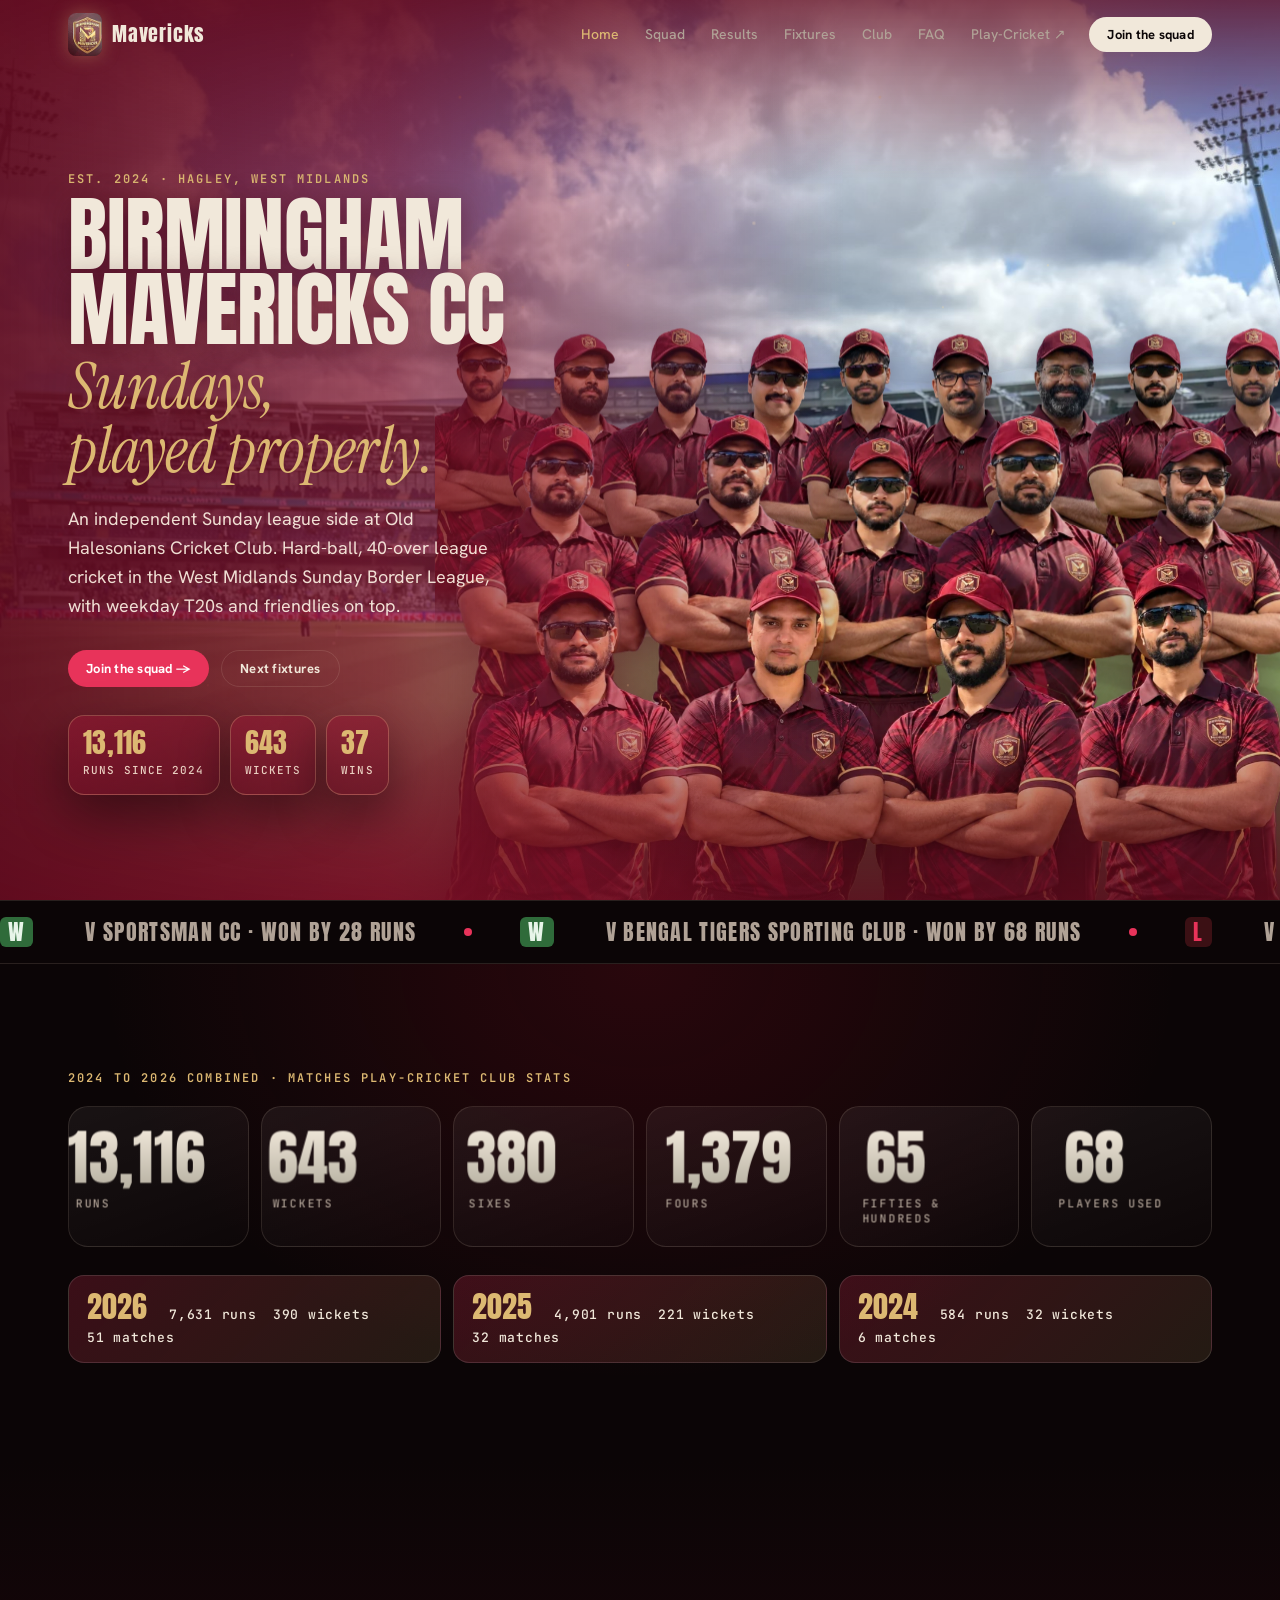
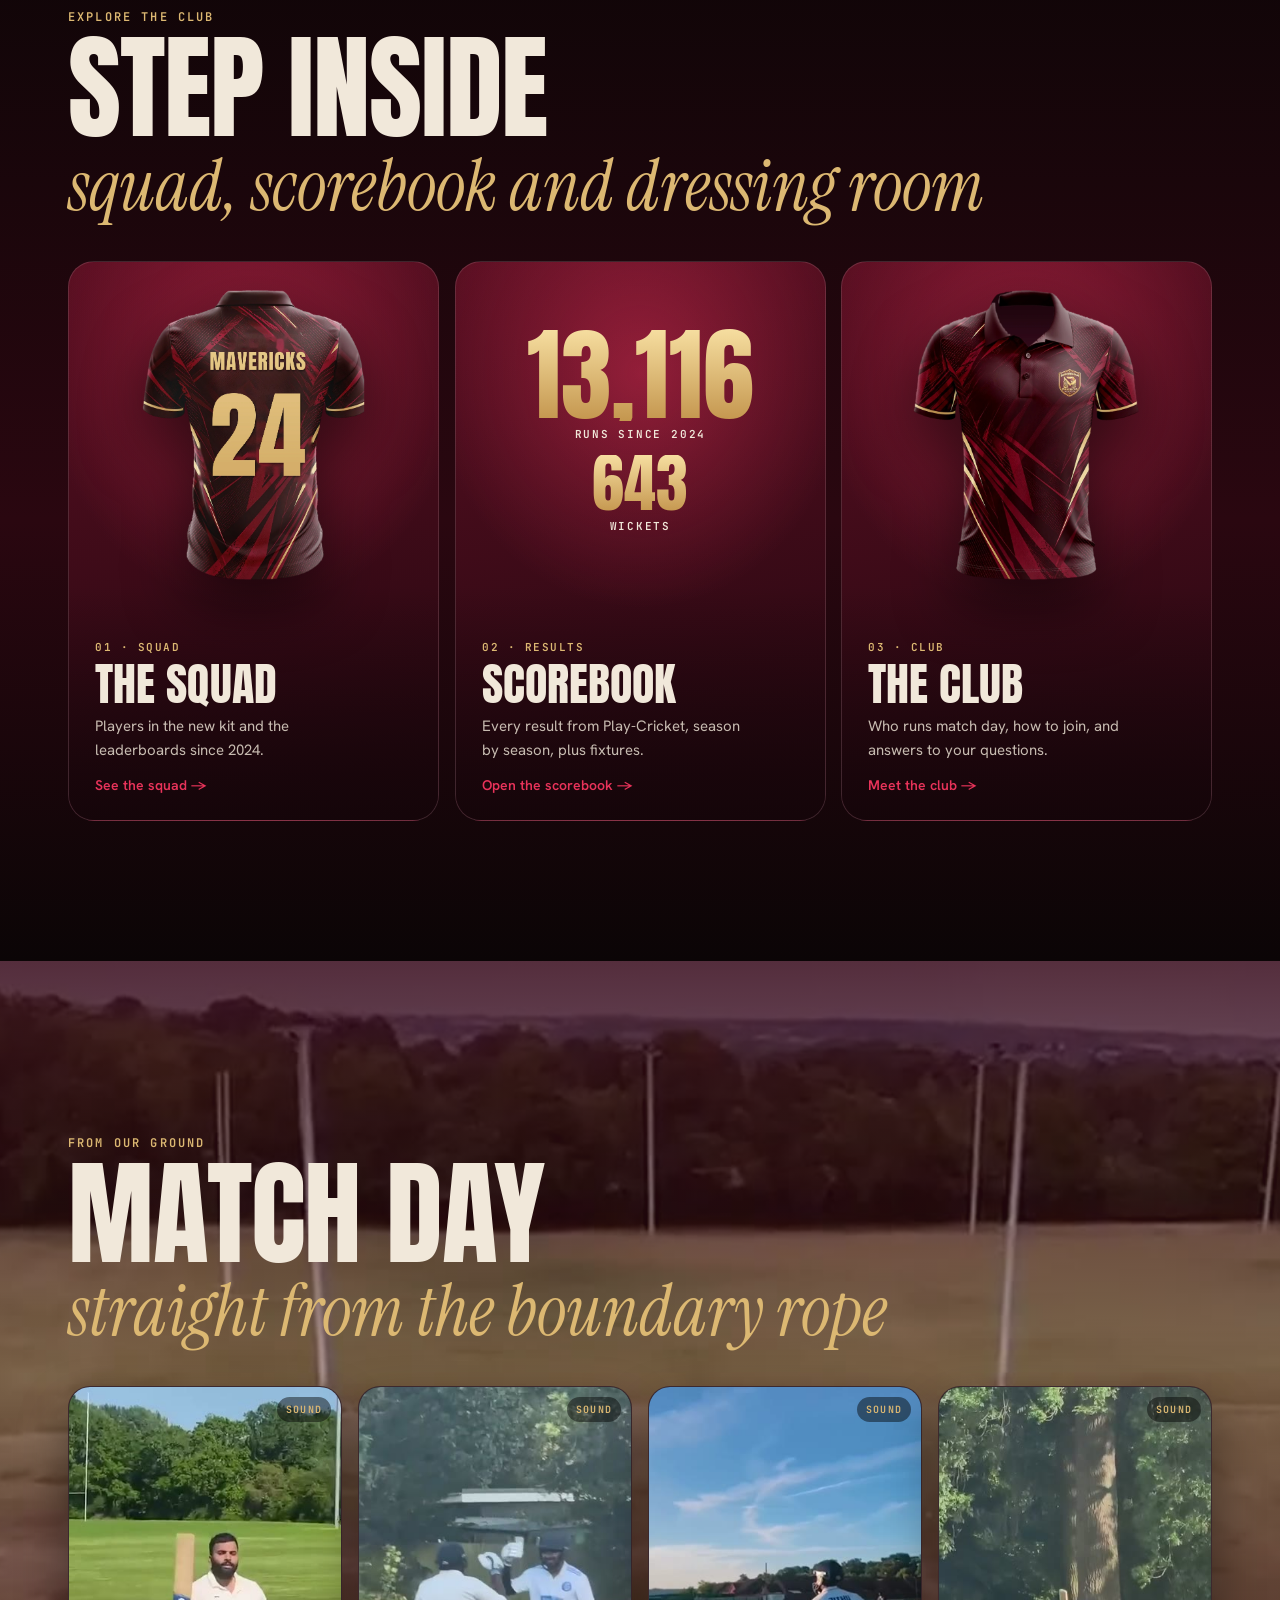
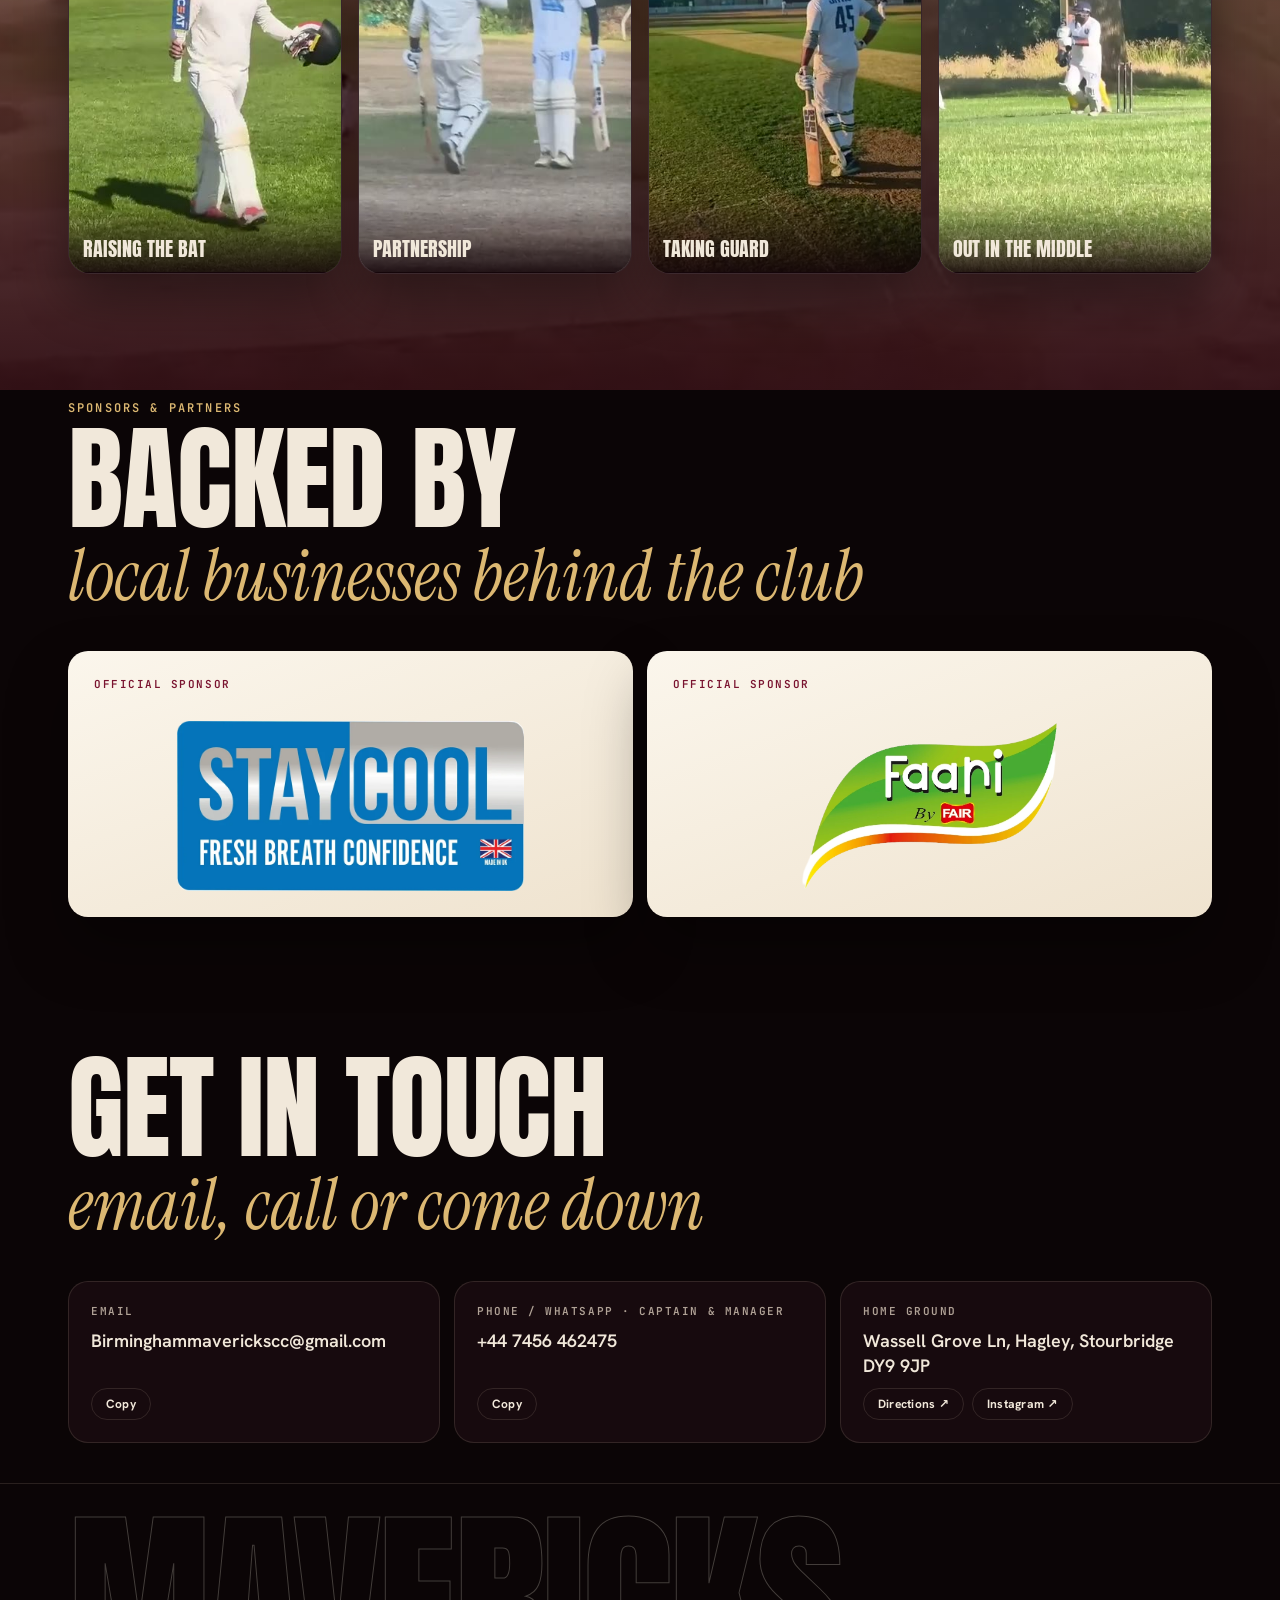
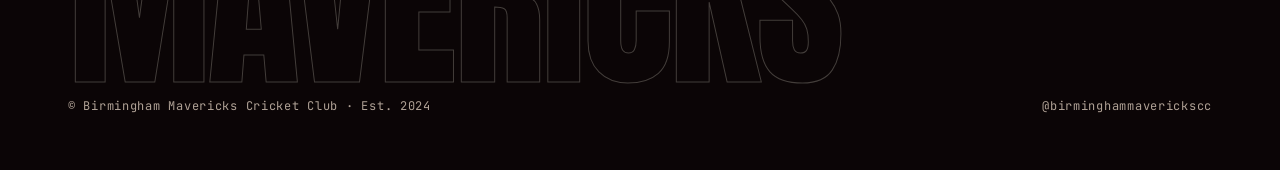
==== commit a5034bdb: "Add files via upload" ====
--- a/index.html
+++ b/index.html
@@ -1,1648 +1,131 @@
-<!DOCTYPE html>
-<html lang="en">
-<head>
-  <meta charset="UTF-8" />
-  <title>Birmingham Mavericks Cricket Club | BMCC</title>
-  <meta name="viewport" content="width=device-width, initial-scale=1" />
-  <meta
-    name="description"
-    content="Birmingham Mavericks Cricket Club (BMCC) – Sunday league cricket in the West Midlands, based at Old Halesonians Cricket Club. Fixtures, results, players and membership info."
-  />
-
-  <style>
-    :root {
-      --primary: #0777c8;
-      --secondary: #f4b000;
-      --dark: #020617;
-      --light: #f9fafb;
-      --text: #111827;
-      --muted: #6b7280;
-      --radius-lg: 18px;
-      --shadow-soft: 0 18px 40px rgba(15, 23, 42, 0.18);
-    }
-
-    * { box-sizing: border-box; margin: 0; padding: 0; }
-    html { scroll-behavior: smooth; }
-
-    body {
-      font-family: system-ui, -apple-system, BlinkMacSystemFont, "Segoe UI", sans-serif;
-      color: var(--text);
-      background: #f3f4f6;
-      line-height: 1.6;
-    }
-
-    a { text-decoration: none; color: inherit; }
-    img { max-width: 100%; display: block; }
-
-    .page { min-height: 100vh; display: flex; flex-direction: column; }
-    .container { width: 100%; max-width: 1100px; margin: 0 auto; padding: 0 1.25rem; }
-
-    /* HEADER / NAV */
-    header {
-      position: sticky;
-      top: 0;
-      z-index: 50;
-      backdrop-filter: blur(16px);
-      background: rgba(15, 23, 42, 0.98);
-      border-bottom: 1px solid rgba(148, 163, 184, 0.3);
-    }
-
-    .nav {
-      display: flex;
-      align-items: center;
-      justify-content: space-between;
-      padding: 0.6rem 0;
-      gap: 1rem;
-    }
-
-    .brand { display: flex; align-items: center; gap: 0.75rem; }
-    .brand-logo { height: 52px; display: flex; align-items: center; }
-    .brand-logo img { height: 100%; width: auto; display: block; }
-
-    .brand-text { display: flex; flex-direction: column; line-height: 1.1; color: #e5e7eb; }
-    .brand-title { font-size: 1rem; font-weight: 700; letter-spacing: 0.05em; text-transform: uppercase; }
-    .brand-sub { font-size: 0.7rem; color: #9ca3af; text-transform: uppercase; letter-spacing: 0.16em; }
-
-    .nav-links { display: flex; gap: 1.4rem; font-size: 0.9rem; }
-    .nav-links a { padding: 0.35rem 0; position: relative; color: #cbd5f5; font-weight: 500; }
-    .nav-links a::after {
-      content: "";
-      position: absolute;
-      left: 0;
-      bottom: 0;
-      width: 0;
-      height: 2px;
-      background: linear-gradient(90deg, var(--secondary), var(--primary));
-      border-radius: 999px;
-      transition: width 0.18s ease-out;
-    }
-    .nav-links a:hover::after { width: 18px; }
-
-    .nav-cta { display: flex; align-items: center; gap: 0.75rem; }
-    .nav-cta small { font-size: 0.75rem; text-transform: uppercase; letter-spacing: 0.12em; color: #9ca3af; display: none; }
-
-    .btn-primary,
-    .btn-outline {
-      border-radius: 999px;
-      padding: 0.5rem 1.2rem;
-      font-size: 0.85rem;
-      font-weight: 600;
-      border: 1px solid transparent;
-      cursor: pointer;
-      display: inline-flex;
-      align-items: center;
-      justify-content: center;
-      gap: 0.4rem;
-      white-space: nowrap;
-      transition: transform 0.15s ease, box-shadow 0.15s ease, background 0.15s ease;
-    }
-
-    .btn-primary {
-      background: linear-gradient(135deg, var(--primary), #041b3b);
-      color: #f9fafb;
-      box-shadow: 0 14px 30px rgba(15, 23, 42, 0.4);
-    }
-    .btn-primary:hover { transform: translateY(-1px); box-shadow: 0 20px 40px rgba(15, 23, 42, 0.6); }
-
-    .btn-outline {
-      border-color: rgba(148, 163, 184, 0.7);
-      color: #111827;
-      background: #ffffff;
-    }
-    .btn-outline:hover { transform: translateY(-1px); box-shadow: 0 14px 30px rgba(15, 23, 42, 0.08); }
-
-    /* HERO WITH VIDEO */
-    .hero {
-      position: relative;
-      padding: 3.3rem 0 2.8rem;
-      overflow: hidden;
-      isolation: isolate;
-      background: linear-gradient(135deg, #e0f2ff, #f9fafb);
-    }
-
-    .hero-media { position: absolute; inset: 0; z-index: 0; overflow: hidden; pointer-events: none; }
-    .hero-media video { position: absolute; inset: 0; width: 100%; height: 100%; object-fit: cover; filter: brightness(0.45) saturate(1.3); }
-
-    .hero-overlay {
-      position: absolute;
-      inset: 0;
-      background:
-        radial-gradient(circle at top left, rgba(59, 130, 246, 0.35), transparent 55%),
-        linear-gradient(180deg, rgba(15, 23, 42, 0.65), rgba(15, 23, 42, 0.25), transparent);
-      mix-blend-mode: soft-light;
-    }
-
-    .hero-grid {
-      display: grid;
-      grid-template-columns: minmax(0, 1.45fr) minmax(0, 1.1fr);
-      gap: 2.5rem;
-      align-items: center;
-      position: relative;
-      z-index: 1;
-      color: #f9fafb;
-    }
-
-    .eyebrow {
-      font-size: 0.75rem;
-      text-transform: uppercase;
-      letter-spacing: 0.18em;
-      color: var(--secondary);
-      font-weight: 700;
-      margin-bottom: 0.8rem;
-    }
-
-    .hero h1 { font-size: clamp(2.1rem, 3.4vw, 2.8rem); letter-spacing: 0.02em; margin-bottom: 0.75rem; }
-    .hero h1 span {
-      background: linear-gradient(120deg, var(--secondary), #60a5fa);
-      -webkit-background-clip: text;
-      background-clip: text;
-      color: transparent;
-    }
-
-    .hero-sub { font-size: 0.97rem; color: #e5e7eb; max-width: 32rem; margin-bottom: 1.3rem; }
-    .hero-pills { display: flex; flex-wrap: wrap; gap: 0.5rem; margin-bottom: 1.7rem; }
-
-    .pill {
-      font-size: 0.75rem;
-      padding: 0.25rem 0.8rem;
-      border-radius: 999px;
-      border: 1px solid rgba(148, 163, 184, 0.6);
-      background: rgba(15, 23, 42, 0.6);
-      color: #e5e7eb;
-      backdrop-filter: blur(8px);
-    }
-
-    .hero-actions { display: flex; flex-wrap: wrap; gap: 0.75rem; margin-bottom: 1.25rem; }
-    .hero-actions .btn-outline { background: #f9fafb; }
-
-    .hero-meta { display: flex; flex-wrap: wrap; gap: 1.5rem; font-size: 0.78rem; color: #e5e7eb; }
-    .hero-meta strong { display: block; color: #f9fafb; font-size: 0.9rem; }
-
-    .hero-right { position: relative; }
-
-    .hero-card {
-      background: radial-gradient(circle at 10% 0%, rgba(29,78,216,.18), rgba(11,17,32,.98));
-      border-radius: 28px;
-      padding: 1.4rem 1.5rem;
-      color: #e5e7eb;
-      box-shadow: var(--shadow-soft);
-      border: 1px solid rgba(148, 163, 184, 0.35);
-      position: relative;
-      overflow: hidden;
-    }
-
-    .hero-card::before {
-      content: "";
-      position: absolute;
-      inset: 0;
-      background: radial-gradient(circle at top, rgba(56, 189, 248, 0.18), transparent);
-      opacity: 0.9;
-      pointer-events: none;
-    }
-
-    .fixture-header { display: flex; justify-content: space-between; align-items: center; margin-bottom: 1rem; }
-    .fixture-header h2 { font-size: 0.88rem; letter-spacing: 0.16em; text-transform: uppercase; color: #cbd5f5; }
-
-    .fixture-badge {
-      padding: 0.2rem 0.7rem;
-      border-radius: 999px;
-      border: 1px solid rgba(52, 211, 153, 0.5);
-      font-size: 0.72rem;
-      color: #6ee7b7;
-      background: rgba(22, 163, 74, 0.12);
-    }
-
-    .fixture-main { display: grid; grid-template-columns: 1.3fr 0.9fr; gap: 1.1rem; margin-bottom: 1.1rem; }
-    .fixture-teams { display: flex; flex-direction: column; gap: 0.6rem; }
-    .fixture-team { display: flex; align-items: center; gap: 0.5rem; }
-
-    .fixture-team span.badge {
-      width: 26px;
-      height: 26px;
-      border-radius: 999px;
-      background: radial-gradient(circle at 10% 10%, #facc15, #0f172a);
-      display: flex;
-      align-items: center;
-      justify-content: center;
-      font-size: 0.7rem;
-      font-weight: 700;
-    }
-    .fixture-team span.badge.away { background: radial-gradient(circle at 10% 10%, #38bdf8, #020617); }
-
-    .fixture-team .name { font-size: 0.88rem; font-weight: 600; }
-    .fixture-team .tag { font-size: 0.7rem; color: #cbd5f5; text-transform: uppercase; letter-spacing: 0.16em; }
-
-    .fixture-meta { font-size: 0.78rem; color: #cbd5f5; display: flex; flex-direction: column; gap: 0.45rem; }
-    .fixture-meta strong { color: #e5e7eb; font-size: 0.82rem; }
-
-    .fixture-foot {
-      display: flex;
-      justify-content: space-between;
-      align-items: center;
-      font-size: 0.75rem;
-      border-top: 1px dashed rgba(148, 163, 184, 0.45);
-      padding-top: 0.6rem;
-      color: #e5e7eb;
-    }
-
-    .fixture-tags { display: flex; gap: 0.4rem; flex-wrap: wrap; }
-    .fixture-tags span {
-      padding: 0.1rem 0.55rem;
-      border-radius: 999px;
-      background: rgba(15, 23, 42, 0.55);
-      border: 1px solid rgba(148, 163, 184, 0.38);
-    }
-
-    .hero-float {
-      position: absolute;
-      right: -8px;
-      bottom: -22px;
-      background: #f9fafb;
-      border-radius: 18px;
-      padding: 0.65rem 0.85rem;
-      font-size: 0.72rem;
-      display: flex;
-      flex-direction: column;
-      gap: 0.1rem;
-      border: 1px solid rgba(148, 163, 184, 0.7);
-      box-shadow: 0 16px 30px rgba(15, 23, 42, 0.3);
-      max-width: 210px;
-      color: #111827;
-    }
-    .hero-float strong { font-size: 0.8rem; }
-    .hero-float span { color: var(--muted); }
-
-    /* SECTIONS */
-    section { padding: 2.5rem 0; }
-    section:nth-of-type(even) { background: #ffffff; }
-
-    .section-header { display: flex; justify-content: space-between; align-items: flex-end; gap: 1rem; margin-bottom: 1.5rem; color: #111827; }
-    .section-header h2 { font-size: 1.3rem; }
-    .section-header p { font-size: 0.9rem; color: var(--muted); max-width: 26rem; }
-
-    /* ABOUT */
-    #about { background: radial-gradient(circle at top left, #e0f2fe 0, #f9fafb 45%, #ffffff 100%); }
-    .about-grid { display: grid; grid-template-columns: minmax(0, 1.3fr) minmax(0, 1fr); gap: 2rem; }
-    .about-text p { font-size: 0.95rem; color: #374151; margin-bottom: 0.8rem; }
-    .about-badges { display: flex; flex-wrap: wrap; gap: 0.6rem; margin-top: 0.5rem; }
-    .about-badges span { font-size: 0.75rem; padding: 0.2rem 0.6rem; border-radius: 999px; border: 1px dashed rgba(148, 163, 184, 0.8); color: #4b5563; background: #f9fafb; }
-
-    .stats-card {
-      position: relative;
-      background: radial-gradient(circle at top left, #1d4ed8, #020617 55%);
-      color: #e5e7eb;
-      border-radius: 24px;
-      padding: 1.4rem 1.5rem;
-      box-shadow: 0 22px 50px rgba(15, 23, 42, 0.45);
-      border: 1px solid rgba(129, 140, 248, 0.5);
-      display: grid;
-      grid-template-columns: repeat(2, minmax(0, 1fr));
-      gap: 1.1rem 1.4rem;
-      font-size: 0.82rem;
-      overflow: hidden;
-    }
-
-    .stats-card::before {
-      content: "";
-      position: absolute;
-      inset: -40%;
-      background:
-        radial-gradient(circle at top right, rgba(56, 189, 248, 0.4), transparent 55%),
-        radial-gradient(circle at bottom left, rgba(244, 180, 0, 0.35), transparent 55%);
-      opacity: 0.9;
-      pointer-events: none;
-    }
-
-    .stat-box { position: relative; z-index: 1; }
-    .stat-box h3 {
-      display: inline-flex;
-      align-items: center;
-      padding: 0.18rem 0.6rem;
-      border-radius: 999px;
-      font-size: 0.7rem;
-      text-transform: uppercase;
-      letter-spacing: 0.16em;
-      color: #e5e7eb;
-      background: rgba(15, 23, 42, 0.5);
-      border: 1px solid rgba(148, 163, 184, 0.45);
-      margin-bottom: 0.4rem;
-    }
-
-    .stat-box strong {
-      display: block;
-      font-size: 1.4rem;
-      margin-bottom: 0.1rem;
-      background: linear-gradient(135deg, #facc15, #22c55e, #38bdf8);
-      -webkit-background-clip: text;
-      background-clip: text;
-      color: transparent;
-    }
-    .stat-box span { font-size: 0.76rem; color: #cbd5f5; }
-
-    /* FIXTURES */
-    #fixtures { background: radial-gradient(circle at top left, #e0f2fe 0, #f9fafb 40%, #eef2ff 100%); }
-    .cards-row { display: grid; grid-template-columns: repeat(auto-fit, minmax(230px, 1fr)); gap: 1rem; }
-
-    .card {
-      background: #ffffff;
-      border-radius: var(--radius-lg);
-      padding: 1rem 1.1rem;
-      border: 1px solid rgba(148, 163, 184, 0.35);
-      box-shadow: 0 14px 35px rgba(15, 23, 42, 0.06);
-      font-size: 0.85rem;
-      color: #111827;
-      position: relative;
-      overflow: hidden;
-    }
-
-    #fixtures .fixture-card {
-      border-radius: 22px;
-      border: 1px solid rgba(148, 163, 184, 0.45);
-      box-shadow: 0 18px 45px rgba(15, 23, 42, 0.12);
-      height: auto;
-    }
-
-    #fixtures .fixture-card::after {
-      content: "";
-      position: absolute;
-      inset: 0;
-      border-radius: inherit;
-      border-top: 4px solid var(--accent, #3b82f6);
-      opacity: 0.9;
-      pointer-events: none;
-    }
-
-    .fixture-card--upcoming { --accent: #3b82f6; background: linear-gradient(135deg, #ffffff, #e5edff); }
-    .fixture-card--recent   { --accent: #22c55e; background: linear-gradient(135deg, #ffffff, #eafaf0); }
-    .fixture-card--stats    { --accent: #f97316; background: linear-gradient(135deg, #ffffff, #eef2ff); }
-
-    /* Scoreboard */
-    .scoreboard-card { padding: 0.95rem 1rem 1rem; }
-    .scoreboard-head { display: flex; justify-content: space-between; align-items: flex-start; gap: 0.6rem; margin-bottom: 0.75rem; }
-    .scoreboard-kicker { font-size: 0.68rem; letter-spacing: 0.18em; text-transform: uppercase; color: #4b5563; }
-    .scoreboard-title { font-size: 0.98rem; margin-top: 0.15rem; margin-bottom: 0; }
-    .scoreboard-dot { width: 9px; height: 9px; border-radius: 999px; background: var(--accent, #3b82f6); box-shadow: 0 0 0 5px rgba(59, 130, 246, 0.12); margin-top: 0.25rem; }
-
-    .scoreboard-match {
-      border-radius: 16px;
-      border: 1px solid rgba(148, 163, 184, 0.35);
-      background: rgba(255, 255, 255, 0.78);
-      box-shadow: 0 10px 22px rgba(15, 23, 42, 0.06);
-      padding: 0.7rem 0.75rem;
-      margin-bottom: 0.65rem;
-      backdrop-filter: blur(6px);
-    }
-
-    .scoreboard-top { display: flex; justify-content: space-between; align-items: center; gap: 0.6rem; margin-bottom: 0.55rem; }
-    .match-label { font-size: 0.74rem; color: #4b5563; font-weight: 600; letter-spacing: 0.02em; }
-    .match-badge { font-size: 0.7rem; padding: 0.12rem 0.55rem; border-radius: 999px; border: 1px solid rgba(148, 163, 184, 0.45); background: rgba(15, 23, 42, 0.04); color: #374151; font-weight: 700; white-space: nowrap; }
-    .badge-won { background: rgba(34, 197, 94, 0.12); border-color: rgba(34, 197, 94, 0.45); color: #166534; }
-    .badge-lost { background: rgba(239, 68, 68, 0.12); border-color: rgba(239, 68, 68, 0.45); color: #991b1b; }
-
-    .teams { display: grid; grid-template-columns: 1fr; gap: 0.4rem; }
-    .team { display: flex; align-items: center; gap: 0.55rem; padding: 0.15rem 0; }
-
-    .flag {
-      width: 28px;
-      height: 20px;
-      border-radius: 6px;
-      display: inline-flex;
-      align-items: center;
-      justify-content: center;
-      font-size: 0.65rem;
-      font-weight: 900;
-      letter-spacing: 0.06em;
-      border: 1px solid rgba(148, 163, 184, 0.55);
-      background: #fff;
-      flex: 0 0 auto;
-    }
-
-    .flag.bm { background: linear-gradient(135deg, rgba(59,130,246,.18), rgba(244,180,0,.16)); color: #1f2937; }
-    .flag.opp { background: linear-gradient(135deg, rgba(2,6,23,.08), rgba(148,163,184,.18)); color: #111827; }
-
-    .team-meta { flex: 1; min-width: 0; }
-    .team-name { font-size: 0.86rem; font-weight: 700; color: #111827; line-height: 1.2; white-space: nowrap; overflow: hidden; text-overflow: ellipsis; }
-    .team-score { font-size: 0.78rem; color: #4b5563; margin-top: 0.05rem; }
-    .team-score span { font-weight: 800; color: #111827; }
-
-    .scoreboard-foot {
-      display: flex;
-      justify-content: space-between;
-      align-items: center;
-      gap: 0.75rem;
-      margin-top: 0.55rem;
-      padding-top: 0.55rem;
-      border-top: 1px dashed rgba(148, 163, 184, 0.5);
-      color: #4b5563;
-      font-size: 0.74rem;
-    }
-
-    .match-note { white-space: nowrap; overflow: hidden; text-overflow: ellipsis; max-width: 60%; text-align: right; }
-
-    .scoreboard-link { display: block; margin-top: 0.35rem; font-size: 0.82rem; color: #2563eb; font-weight: 700; }
-
-    /* Top performers */
-    .performances-grid { margin-top: 0.7rem; display: grid; grid-template-columns: repeat(auto-fit, minmax(240px, 1fr)); gap: 0.9rem; }
-    .performance-column { background: #f9fafb; border-radius: 16px; padding: 0.6rem 0.8rem 0.7rem; border: 1px solid rgba(148, 163, 184, 0.4); box-shadow: 0 10px 24px rgba(15, 23, 42, 0.05); }
-    .perf-header-row { display: flex; align-items: center; gap: 0.4rem; padding-bottom: 0.3rem; border-bottom: 1px solid rgba(209, 213, 219, 0.9); margin-bottom: 0.25rem; font-size: 0.8rem; font-weight: 600; text-transform: uppercase; letter-spacing: 0.12em; color: #4b5563; }
-    .perf-header-icon { width: 18px; height: 18px; border-radius: 999px; border: 1px solid rgba(107, 114, 128, 0.6); display: flex; align-items: center; justify-content: center; font-size: 0.7rem; }
-    .perf-row { display: flex; align-items: center; gap: 0.65rem; padding: 0.45rem 0; border-bottom: 1px solid rgba(229, 231, 235, 0.9); }
-    .perf-row:last-of-type { border-bottom: none; }
-    .perf-player-avatar { width: 42px; height: 42px; border-radius: 999px; overflow: hidden; background: #e5e7eb; flex-shrink: 0; border: 1px solid rgba(148, 163, 184, 0.7); }
-    .perf-player-avatar img { width: 100%; height: 100%; object-fit: cover; display: block; }
-    .perf-player-meta { flex: 1; min-width: 0; }
-    .perf-player-name { font-size: 0.86rem; font-weight: 600; color: #111827; }
-    .perf-player-name span { font-size: 0.72rem; font-weight: 500; color: #6b7280; margin-left: 0.25rem; }
-    .perf-player-detail { font-size: 0.78rem; color: #4b5563; margin-top: 0.05rem; }
-    .perf-player-detail strong { font-weight: 700; }
-    .perf-view-link { display: inline-block; margin-top: 0.35rem; font-size: 0.78rem; color: #2563eb; }
-
-    /* ✅ SQUAD (more colour) */
-    #squads { background: linear-gradient(135deg, #eef2ff, #e0f2fe); }
-
-    .squad-shell{
-      background:
-        radial-gradient(circle at 10% 0%, rgba(59,130,246,.12), transparent 45%),
-        radial-gradient(circle at 95% 10%, rgba(244,180,0,.10), transparent 40%),
-        rgba(255,255,255,.86);
-      border: 1px solid rgba(129,140,248,.40);
-      border-radius: 22px;
-      box-shadow: 0 18px 40px rgba(30, 64, 175, 0.16);
-      overflow: hidden;
-    }
-
-    .squad-tabs{
-      display:flex;
-      gap:.55rem;
-      padding: .8rem;
-      background:
-        linear-gradient(90deg, rgba(37,99,235,.12), rgba(56,189,248,.08));
-      border-bottom: 1px solid rgba(148,163,184,.35);
-    }
-
-    .squad-tab{
-      flex: 1;
-      border: 1px solid rgba(129,140,248,.35);
-      background: rgba(255,255,255,.78);
-      border-radius: 999px;
-      padding: .6rem .9rem;
-      font-weight: 900;
-      font-size: .88rem;
-      color: #0f172a;
-      cursor: pointer;
-      transition: transform .15s ease, box-shadow .15s ease, background .15s ease, border-color .15s ease;
-      position: relative;
-      overflow: hidden;
-    }
-
-    .squad-tab::before{
-      content:"";
-      position:absolute;
-      inset:0;
-      background: radial-gradient(circle at 25% 20%, rgba(59,130,246,.22), transparent 55%);
-      opacity:.35;
-      pointer-events:none;
-    }
-
-    .squad-tab:hover{ transform: translateY(-1px); box-shadow: 0 12px 24px rgba(15,23,42,.10); border-color: rgba(37,99,235,.45); }
-    .squad-tab.is-active{
-      background:
-        linear-gradient(135deg, rgba(59,130,246,.22), rgba(244,180,0,.14));
-      border-color: rgba(37,99,235,.60);
-      box-shadow: 0 16px 30px rgba(15,23,42,.12);
-    }
-
-    .squad-panel{ display:none; padding: 1.05rem; }
-    .squad-panel.is-active{ display:block; }
-
-    .panel-grid{
-      display:grid;
-      grid-template-columns: 1.65fr .9fr;
-      gap: 1rem;
-      align-items: start;
-    }
-
-    .panel-card{
-      background:
-        radial-gradient(circle at 0% 0%, rgba(59,130,246,.08), transparent 52%),
-        rgba(255,255,255,.96);
-      border: 1px solid rgba(148,163,184,.35);
-      border-radius: 18px;
-      padding: 1rem 1rem 1.05rem;
-      box-shadow: 0 14px 35px rgba(15,23,42,.07);
-      position: relative;
-    }
-
-    .panel-card::after{
-      content:"";
-      position:absolute;
-      inset:0;
-      border-radius: inherit;
-      border-top: 4px solid rgba(59,130,246,.75);
-      pointer-events:none;
-      opacity:.9;
-    }
-
-    .panel-card--note{
-      background:
-        radial-gradient(circle at 20% 0%, rgba(244,180,0,.18), transparent 55%),
-        radial-gradient(circle at 100% 80%, rgba(59,130,246,.12), transparent 55%),
-        rgba(255,255,255,.96);
-    }
-
-    .panel-head{
-      display:flex;
-      justify-content: space-between;
-      gap: .8rem;
-      align-items: flex-start;
-      margin-bottom: .8rem;
-    }
-
-    .panel-head h3{ margin: 0; font-size: 1.05rem; }
-    .panel-head p{ margin-top: .25rem; color: #6b7280; font-size: .86rem; }
-
-    .panel-pill{
-      font-size: .72rem;
-      font-weight: 1000;
-      letter-spacing: .12em;
-      text-transform: uppercase;
-      padding: .26rem .62rem;
-      border-radius: 999px;
-      border: 1px solid rgba(59,130,246,.40);
-      background: linear-gradient(135deg, rgba(37,99,235,.12), rgba(56,189,248,.10));
-      color: #1d4ed8;
-      white-space: nowrap;
-    }
-
-    .role-list{ display:grid; gap: .6rem; }
-
-    .role-item{
-      padding: .72rem .78rem;
-      border-radius: 14px;
-      border: 1px solid rgba(229,231,235,.9);
-      background:
-        linear-gradient(180deg, rgba(255,255,255,.92), rgba(249,250,251,.92));
-      transition: transform .12s ease, box-shadow .12s ease, border-color .12s ease;
-    }
-
-    .role-item:hover{
-      transform: translateY(-1px);
-      box-shadow: 0 14px 26px rgba(15,23,42,.08);
-      border-color: rgba(59,130,246,.28);
-    }
-
-    .role-title{
-      font-size: .74rem;
-      font-weight: 1000;
-      letter-spacing: .14em;
-      text-transform: uppercase;
-      color: #334155;
-    }
-
-    .role-name{
-      font-size: .94rem;
-      font-weight: 900;
-      color: #0f172a;
-      margin-top: .15rem;
-    }
-
-    .role-mini{
-      font-size: .82rem;
-      color: #64748b;
-      margin-top: .12rem;
-    }
-
-    .note-points{ display:grid; gap: .45rem; margin-top: .7rem; }
-    .note-point{ display:flex; gap:.45rem; align-items:flex-start; color:#334155; font-size:.86rem; }
-    .note-point .dot{ width:7px; height:7px; border-radius:999px; background: var(--secondary); margin-top:.45rem; flex:0 0 auto; }
-
-    .btn-mini{
-      border-radius: 999px;
-      padding: .52rem .95rem;
-      font-size: .84rem;
-      font-weight: 900;
-      border: 1px solid rgba(37,99,235,.30);
-      background: linear-gradient(135deg, rgba(37,99,235,.12), rgba(244,180,0,.10));
-      color: #1d4ed8;
-      cursor: pointer;
-      display:inline-flex;
-      align-items:center;
-      justify-content:center;
-      white-space:nowrap;
-      transition: transform .15s ease, box-shadow .15s ease;
-      margin-top: .55rem;
-    }
-    .btn-mini:hover{ transform: translateY(-1px); box-shadow: 0 12px 24px rgba(15,23,42,.10); }
-
-    .sponsor-logos{
-      display:grid;
-      grid-template-columns: repeat(3, minmax(0, 1fr));
-      gap: .6rem;
-      margin-bottom: .8rem;
-    }
-
-    .sponsor-logo{
-      background:
-        radial-gradient(circle at 20% 0%, rgba(59,130,246,.10), transparent 60%),
-        rgba(255,255,255,.96);
-      border: 1px solid rgba(148,163,184,.35);
-      border-radius: 14px;
-      padding: .6rem .65rem;
-      display:flex;
-      align-items:center;
-      justify-content:center;
-      height: 66px;
-      overflow:hidden;
-      box-shadow: 0 10px 24px rgba(15,23,42,.07);
-      transition: transform .15s ease, box-shadow .15s ease, border-color .15s ease;
-      color: #374151;
-      font-weight: 800;
-      font-size: .85rem;
-    }
-    .sponsor-logo:hover{ transform: translateY(-2px); box-shadow: 0 16px 34px rgba(15,23,42,.12); border-color: rgba(59,130,246,.30); }
-    .sponsor-logo img{ max-height: 46px; max-width: 100%; object-fit: contain; }
-
-    .sponsor-tiers{ display:grid; gap:.55rem; margin-top:.25rem; }
-    .tier{
-      display:flex;
-      justify-content: space-between;
-      gap: .8rem;
-      align-items:center;
-      padding: .65rem .75rem;
-      border-radius: 14px;
-      border: 1px dashed rgba(129,140,248,.72);
-      background:
-        linear-gradient(135deg, rgba(239,246,255,.85), rgba(224,242,254,.65));
-    }
-    .tier-title{ font-weight: 900; font-size: .9rem; color:#0f172a; }
-    .tier-meta{ font-size: .78rem; color:#64748b; font-weight: 800; text-transform: uppercase; letter-spacing: .10em; }
-
-    /* GALLERY */
-    .gallery-grid { display: grid; grid-template-columns: repeat(auto-fit, minmax(220px, 1fr)); gap: 0.9rem; }
-    .gallery-item {
-      position: relative;
-      border-radius: 16px;
-      overflow: hidden;
-      min-height: 170px;
-      display: flex;
-      align-items: flex-end;
-      padding: 0.75rem;
-      color: #f9fafb;
-      font-size: 0.8rem;
-      background-size: cover;
-      background-position: center;
-      background-repeat: no-repeat;
-    }
-    .gallery-item span { position: relative; z-index: 1; }
-    .gallery-item::before {
-      content: "";
-      position: absolute;
-      inset: 0;
-      background-image: linear-gradient(180deg, transparent, rgba(15, 23, 42, 0.9));
-      opacity: 0.9;
-    }
-
-    /* JOIN & CONTACT */
-    .two-col { display: grid; grid-template-columns: minmax(0, 1.1fr) minmax(0, 1.1fr); gap: 1.5rem; align-items: flex-start; }
-    .list { list-style: none; font-size: 0.9rem; color: #374151; }
-    .list li { display: flex; gap: 0.5rem; margin-bottom: 0.45rem; }
-    .bullet { width: 6px; height: 6px; border-radius: 999px; background: var(--secondary); margin-top: 0.45rem; flex-shrink: 0; }
-
-    form { display: grid; grid-template-columns: 1fr; gap: 0.65rem; font-size: 0.85rem; }
-    label { font-size: 0.8rem; font-weight: 500; color: #111827; }
-
-    input, textarea {
-      width: 100%;
-      padding: 0.45rem 0.6rem;
-      border-radius: 10px;
-      border: 1px solid rgba(148, 163, 184, 0.8);
-      font-size: 0.85rem;
-      font-family: inherit;
-      background: #ffffff;
-      color: #111827;
-    }
-
-    input::placeholder, textarea::placeholder { color: #6b7280; }
-    textarea { min-height: 90px; resize: vertical; }
-    small.form-hint { font-size: 0.7rem; color: var(--muted); }
-
-    .map-card {
-      background: radial-gradient(circle at top left, #1d4ed8, #020617 55%);
-      color: #e5e7eb;
-      border-radius: 22px;
-      padding: 1.1rem 1.2rem 1.3rem;
-      box-shadow: 0 22px 50px rgba(15, 23, 42, 0.45);
-      border: 1px solid rgba(129, 140, 248, 0.5);
-      font-size: 0.9rem;
-    }
-    .map-card h3 { font-size: 1rem; margin-bottom: 0.4rem; }
-    .map-card p { font-size: 0.85rem; color: #cbd5f5; margin-bottom: 0.6rem; }
-    .map-embed { background: #020617; border-radius: 16px; overflow: hidden; border: 1px solid rgba(148, 163, 184, 0.6); }
-    .map-embed iframe { display: block; width: 100%; height: 260px; border: 0; }
-
-    /* FOOTER */
-    footer {
-      padding: 1.5rem 0 1.7rem;
-      font-size: 0.8rem;
-      color: #6b7280;
-      background: #e5e7eb;
-      border-top: 1px solid rgba(148, 163, 184, 0.4);
-    }
-    .footer-row { display: flex; justify-content: space-between; align-items: center; gap: 1rem; flex-wrap: wrap; }
-
-    /* RESPONSIVE */
-    @media (max-width: 880px) {
-      .hero-grid, .about-grid, .two-col { grid-template-columns: minmax(0, 1fr); }
-      .hero-right { order: -1; }
-      .nav-links { display: none; }
-      .nav-cta small { display: inline-block; }
-      .hero { padding-top: 2.6rem; }
-      .stats-card { grid-template-columns: minmax(0, 1fr); }
-      .map-embed iframe { height: 220px; }
-      .match-note { max-width: 55%; }
-
-      .panel-grid{ grid-template-columns: 1fr; }
-      .sponsor-logos{ grid-template-columns: repeat(2, minmax(0, 1fr)); }
-    }
-
-    @media (max-width: 520px) {
-      .hero-card { padding: 1.1rem 1.1rem; }
-      .hero-meta { gap: 0.9rem; }
-      .hero-float { display: none; }
-      .match-note { display: none; }
-      .team-name { font-size: 0.83rem; }
-    }
-  </style>
-</head>
-
-<body>
-  <div class="page">
-    <!-- NAVBAR -->
-    <header>
-      <div class="container nav">
-        <div class="brand">
-          <div class="brand-logo">
-            <img src="bmcc-logo-fixed.png" alt="Birmingham Mavericks CC Logo" />
-          </div>
-          <div class="brand-text">
-            <span class="brand-title">Birmingham Mavericks</span>
-            <span class="brand-sub">Cricket Club · BMCC</span>
-          </div>
-        </div>
-
-        <nav class="nav-links">
-          <a href="#about">About</a>
-          <a href="#fixtures">Fixtures</a>
-          <a href="https://birminghammavericks.play-cricket.com/home" target="_blank" rel="noopener">Play-Cricket</a>
-          <a href="#squads">Squads</a>
-          <a href="#gallery">Gallery</a>
-          <a href="#join">Join Us</a>
-          <a href="#contact">Contact</a>
-        </nav>
-
-        <div class="nav-cta">
-          <small>West Midlands</small>
-          <a href="#join" class="btn-primary">Join the Mavericks</a>
-        </div>
-      </div>
-    </header>
-
-    <main>
-      <!-- HERO -->
-      <section class="hero" id="home">
-        <div class="hero-media">
-          <video autoplay muted loop playsinline preload="auto" poster="gallery-3.jpg">
-            <source src="bmcc-hero-web.mp4" type="video/mp4" />
-            Your browser does not support HTML5 video.
-          </video>
-          <div class="hero-overlay"></div>
-        </div>
-
-        <div class="container hero-grid">
-          <div>
-            <div class="eyebrow">West Midlands Sunday Border League</div>
-            <h1>Birmingham <span>Mavericks</span> Cricket Club</h1>
-            <p class="hero-sub">
-              Independent Sunday league side based at Old Halesonians Cricket Club, competing in the West Midlands
-              Sunday Border League and local friendlies.
-            </p>
-
-            <div class="hero-pills">
-              <span class="pill">Old Halesonians Cricket Club – Home Ground</span>
-              <span class="pill">West Midlands Sunday Border League</span>
-              <span class="pill">Friendly fixtures &amp; tours</span>
-            </div>
-
-            <div class="hero-actions">
-              <a href="#join" class="btn-primary">Register your interest</a>
-              <a href="#fixtures" class="btn-outline">View upcoming fixtures</a>
-              <a class="btn-outline" href="https://birminghammavericks.play-cricket.com/home" target="_blank" rel="noopener">
-                View stats on Play-Cricket
-              </a>
-            </div>
-
-            <div class="hero-meta">
-              <div>
-                <strong>Home ground</strong>
-                Located in: Old Halesonians Association Community Sports Centre<br />
-                Wassell Grove Ln, Hagley, Stourbridge DY9 9JP
-              </div>
-              <div>
-                <strong>Matches &amp; training</strong>
-                Sunday league fixtures, weekday T20s and organised nets in-season and indoors during winter.
-              </div>
-            </div>
-          </div>
-
-          <div class="hero-right">
-            <div class="hero-card" aria-label="Featured upcoming fixture">
-              <div class="fixture-header">
-                <h2>Next Fixture</h2>
-                <span class="fixture-badge">League · WMSBL</span>
-              </div>
-
-              <div class="fixture-main">
-                <div class="fixture-teams">
-                  <div class="fixture-team">
-                    <span class="badge">BM</span>
-                    <div>
-                      <div class="name">Birmingham Mavericks</div>
-                      <div class="tag">Home</div>
-                    </div>
-                  </div>
-                  <div class="fixture-team">
-                    <span class="badge away">VS</span>
-                    <div>
-                      <div class="name">TBC Opposition</div>
-                      <div class="tag">Sunday · 40 overs</div>
-                    </div>
-                  </div>
-                </div>
-
-                <div class="fixture-meta">
-                  <div>
-                    <span>Date &amp; Time</span><br />
-                    <strong>Sunday, 2:00 PM</strong><br />
-                    (Replace with real date &amp; time)
-                  </div>
-                  <div>
-                    <span>Ground</span><br />
-                    <strong>Old Halesonians CC</strong>
-                  </div>
-                </div>
-              </div>
-
-              <div class="fixture-foot">
-                <div class="fixture-tags">
-                  <span>Hard ball</span>
-                  <span>League fixture</span>
-                </div>
-                <div>Get in touch if you’re available to play.</div>
-              </div>
-            </div>
-
-            <div class="hero-float">
-              <strong>Recruiting for new season</strong>
-              <span>Open to batters, bowlers, all-rounders &amp; wicketkeepers. Use the form below to join the Mavericks.</span>
-            </div>
-          </div>
-        </div>
-      </section>
-
-      <!-- ABOUT -->
-      <section id="about">
-        <div class="container">
-          <div class="section-header">
-            <h2>About Birmingham Mavericks CC</h2>
-            <p>
-              BMCC is a Sunday club built around competitive cricket, strong team spirit and a friendly environment
-              for players and families across the West Midlands.
-            </p>
-          </div>
-
-          <div class="about-grid">
-            <div class="about-text">
-              <p>
-                Based at Old Halesonians Cricket Club, we compete in the West Midlands Sunday Border League and play a
-                mix of league and friendly fixtures from April to September, plus weekday T20s. Our squad includes a
-                blend of experienced club cricketers and developing players.
-              </p>
-              <p>
-                We care about preparation, discipline and respect for the game – but we also want Sundays to be
-                enjoyable: good cricket, good company, and a club people want to stick with long term.
-              </p>
-
-              <div class="about-badges">
-                <span>Old Halesonians CC – Home base</span>
-                <span>West Midlands Sunday Border League</span>
-                <span>Hard-ball adult cricket</span>
-                <span>Sunday &amp; weekday T20s</span>
-              </div>
-            </div>
-
-            <aside class="stats-card" aria-label="Club snapshot statistics">
-              <div class="stat-box">
-                <h3>Founded</h3>
-                <strong>2024</strong>
-                <span>Established Birmingham Mavericks CC</span>
-              </div>
-              <div class="stat-box">
-                <h3>Squad size</h3>
-                <strong>25–30</strong>
-                <span>Active players</span>
-              </div>
-              <div class="stat-box">
-                <h3>Match days</h3>
-                <strong>Sunday &amp; T20s</strong>
-                <span>Sunday league + weekday T20</span>
-              </div>
-              <div class="stat-box">
-                <h3>Region</h3>
-                <strong>West Midlands</strong>
-                <span>Birmingham &amp; surrounding areas</span>
-              </div>
-            </aside>
-          </div>
-        </div>
-      </section>
-
-      <!-- FIXTURES / RESULTS -->
-      <section id="fixtures">
-        <div class="container">
-          <div class="section-header">
-            <h2>Fixtures &amp; Results</h2>
-            <p>
-              Snapshot of upcoming games and recent results. Full fixtures, tables and player stats are on our
-              <a href="https://birminghammavericks.play-cricket.com/home" target="_blank" rel="noopener">Play-Cricket page</a>.
-            </p>
-          </div>
-
-          <div class="cards-row">
-            <!-- UPCOMING -->
-            <article class="card fixture-card fixture-card--upcoming scoreboard-card">
-              <div class="scoreboard-head">
-                <div>
-                  <div class="scoreboard-kicker">UPCOMING</div>
-                  <h3 class="scoreboard-title">Next 3 Fixtures</h3>
-                </div>
-                <span class="scoreboard-dot" title="Scheduled"></span>
-              </div>
-
-              <div class="scoreboard-match">
-                <div class="scoreboard-top">
-                  <span class="match-label">WMSBL · League</span>
-                  <span class="match-badge" style="background:rgba(59,130,246,.12);border-color:rgba(59,130,246,.45);color:#1d4ed8;">WMSBL</span>
-                </div>
-
-                <div class="teams">
-                  <div class="team">
-                    <span class="flag bm">BM</span>
-                    <div class="team-meta">
-                      <div class="team-name">Birmingham Mavericks CC</div>
-                      <div class="team-score"><span>Home</span> · Sun 2:00 PM</div>
-                    </div>
-                  </div>
-
-                  <div class="team">
-                    <span class="flag opp">OPP</span>
-                    <div class="team-meta">
-                      <div class="team-name">TBC Opposition</div>
-                      <div class="team-score">40 overs · Old Halesonians CC</div>
-                    </div>
-                  </div>
-                </div>
-
-                <div class="scoreboard-foot">
-                  <span class="match-date">Next Sunday</span>
-                  <span class="match-note">Confirm availability in squad group</span>
-                </div>
-              </div>
-
-              <div class="scoreboard-match">
-                <div class="scoreboard-top">
-                  <span class="match-label">WMSBL · League</span>
-                  <span class="match-badge" style="background:rgba(59,130,246,.12);border-color:rgba(59,130,246,.45);color:#1d4ed8;">WMSBL</span>
-                </div>
-
-                <div class="teams">
-                  <div class="team">
-                    <span class="flag opp">OPP</span>
-                    <div class="team-meta">
-                      <div class="team-name">TBC Opposition</div>
-                      <div class="team-score"><span>Away</span> · Sun 2:00 PM</div>
-                    </div>
-                  </div>
-
-                  <div class="team">
-                    <span class="flag bm">BM</span>
-                    <div class="team-meta">
-                      <div class="team-name">Birmingham Mavericks CC</div>
-                      <div class="team-score">40 overs · TBC Ground</div>
-                    </div>
-                  </div>
-                </div>
-
-                <div class="scoreboard-foot">
-                  <span class="match-date">Following Sunday</span>
-                  <span class="match-note">Details to be updated</span>
-                </div>
-              </div>
-
-              <div class="scoreboard-match">
-                <div class="scoreboard-top">
-                  <span class="match-label">Midweek</span>
-                  <span class="match-badge" style="background:rgba(249,115,22,.12);border-color:rgba(249,115,22,.45);color:#c2410c;">T20</span>
-                </div>
-
-                <div class="teams">
-                  <div class="team">
-                    <span class="flag bm">BM</span>
-                    <div class="team-meta">
-                      <div class="team-name">Birmingham Mavericks CC</div>
-                      <div class="team-score"><span>Friendly</span> · Evening</div>
-                    </div>
-                  </div>
-
-                  <div class="team">
-                    <span class="flag opp">OPP</span>
-                    <div class="team-meta">
-                      <div class="team-name">TBC Opposition</div>
-                      <div class="team-score">T20 · TBC Ground</div>
-                    </div>
-                  </div>
-                </div>
-
-                <div class="scoreboard-foot">
-                  <span class="match-date">Midweek</span>
-                  <span class="match-note">Ideal for players who can’t do Sundays</span>
-                </div>
-              </div>
-
-              <a class="scoreboard-link" href="https://birminghammavericks.play-cricket.com/Matches" target="_blank" rel="noopener">
-                View fixtures on Play-Cricket ↗
-              </a>
-            </article>
-
-            <!-- RECENT -->
-            <article class="card fixture-card fixture-card--recent scoreboard-card">
-              <div class="scoreboard-head">
-                <div>
-                  <div class="scoreboard-kicker">RECENT</div>
-                  <h3 class="scoreboard-title">Last 3 Results</h3>
-                </div>
-                <span class="scoreboard-dot" title="Results" style="background:#22c55e; box-shadow:0 0 0 5px rgba(34,197,94,.12);"></span>
-              </div>
-
-              <div class="scoreboard-match">
-                <div class="scoreboard-top">
-                  <span class="match-label">21 Sep 2025 · Sunday 1st XI</span>
-                  <span class="match-badge badge-lost">Lost by 7 wkts</span>
-                </div>
-
-                <div class="teams">
-                  <div class="team">
-                    <span class="flag bm">BM</span>
-                    <div class="team-meta">
-                      <div class="team-name">Birmingham Mavericks CC</div>
-                      <div class="team-score"><span>145</span> all out (37.4)</div>
-                    </div>
-                  </div>
-
-                  <div class="team">
-                    <span class="flag opp">BPC</span>
-                    <div class="team-meta">
-                      <div class="team-name">Bharat Parivar CC</div>
-                      <div class="team-score"><span>146/3</span> (31.1)</div>
-                    </div>
-                  </div>
-                </div>
-
-                <div class="scoreboard-foot">
-                  <span class="match-date">League match</span>
-                  <span class="match-note">Full scorecard on Play-Cricket</span>
-                </div>
-              </div>
-
-              <div class="scoreboard-match">
-                <div class="scoreboard-top">
-                  <span class="match-label">07 Sep 2025 · Sunday 1st XI</span>
-                  <span class="match-badge badge-won">Won by 38 runs</span>
-                </div>
-
-                <div class="teams">
-                  <div class="team">
-                    <span class="flag bm">BM</span>
-                    <div class="team-meta">
-                      <div class="team-name">Birmingham Mavericks CC</div>
-                      <div class="team-score"><span>162/9</span> (28.0)</div>
-                    </div>
-                  </div>
-
-                  <div class="team">
-                    <span class="flag opp">WFC</span>
-                    <div class="team-meta">
-                      <div class="team-name">Wightwick &amp; Finchfield CC</div>
-                      <div class="team-score"><span>124</span> all out (23.5)</div>
-                    </div>
-                  </div>
-                </div>
-
-                <div class="scoreboard-foot">
-                  <span class="match-date">League match</span>
-                  <span class="match-note">Big win — keep momentum</span>
-                </div>
-              </div>
-
-              <div class="scoreboard-match">
-                <div class="scoreboard-top">
-                  <span class="match-label">31 Aug 2025 · Friendly XI</span>
-                  <span class="match-badge badge-lost">Lost by 95 runs</span>
-                </div>
-
-                <div class="teams">
-                  <div class="team">
-                    <span class="flag opp">SPC</span>
-                    <div class="team-meta">
-                      <div class="team-name">Sportsman CC</div>
-                      <div class="team-score"><span>401/5</span> (40.0)</div>
-                    </div>
-                  </div>
-
-                  <div class="team">
-                    <span class="flag bm">BM</span>
-                    <div class="team-meta">
-                      <div class="team-name">Birmingham Mavericks CC</div>
-                      <div class="team-score"><span>306</span> all out (40.0)</div>
-                    </div>
-                  </div>
-                </div>
-
-                <div class="scoreboard-foot">
-                  <span class="match-date">Friendly</span>
-                  <span class="match-note">Update bowling plans</span>
-                </div>
-              </div>
-
-              <a class="scoreboard-link" href="https://birminghammavericks.play-cricket.com/Matches" target="_blank" rel="noopener">
-                View full scorecards ↗
-              </a>
-            </article>
-
-            <!-- Top performers -->
-            <article class="card fixture-card fixture-card--stats">
-              <small>Stats</small>
-              <h3>Top Performers</h3>
-
-              <div class="performances-grid">
-                <div class="performance-column">
-                  <div class="perf-header-row">
-                    <span class="perf-header-icon">🏏</span>
-                    <span>Top Run Scorers</span>
-                  </div>
-
-                  <div class="perf-row">
-                    <div class="perf-player-avatar"><img src="ashif-ashraf.jpg" alt="Ashif Ashraf" /></div>
-                    <div class="perf-player-meta">
-                      <div class="perf-player-name">Ashif Ashraf <span>RHB</span></div>
-                      <div class="perf-player-detail">Runs: <strong>890</strong> · Innings: 24 · Avg: 38.70 · HS 132</div>
-                    </div>
-                  </div>
-
-                  <div class="perf-row">
-                    <div class="perf-player-avatar"><img src="majid-mohammed.jpg" alt="Majid Mohammed" /></div>
-                    <div class="perf-player-meta">
-                      <div class="perf-player-name">Majid Mohammed <span>Top-order</span></div>
-                      <div class="perf-player-detail">Runs: <strong>733</strong> · Innings: 24 · Avg: 34.90 · HS 100</div>
-                    </div>
-                  </div>
-
-                  <div class="perf-row">
-                    <div class="perf-player-avatar"><img src="kamal-pankajakshan.jpg" alt="Kamal Pankajakshan" /></div>
-                    <div class="perf-player-meta">
-                      <div class="perf-player-name">Kamal Pankajakshan <span>Middle-order</span></div>
-                      <div class="perf-player-detail">Runs: <strong>495</strong> · Innings: 23 · Avg: 26.05 · HS 51*</div>
-                    </div>
-                  </div>
-
-                  <a class="perf-view-link" href="https://birminghammavericks.play-cricket.com/Statistics" target="_blank" rel="noopener">
-                    View full batting list ↗
-                  </a>
-                </div>
-
-                <div class="performance-column">
-                  <div class="perf-header-row">
-                    <span class="perf-header-icon">🎯</span>
-                    <span>Top Wicket Takers</span>
-                  </div>
-
-                  <div class="perf-row">
-                    <div class="perf-player-avatar"><img src="ashif-ashraf-bowling.jpg" alt="Ashif Ashraf bowling" /></div>
-                    <div class="perf-player-meta">
-                      <div class="perf-player-name">Ashif Ashraf <span>Seam</span></div>
-                      <div class="perf-player-detail">Wkts: <strong>36</strong> · 136.4 ovs · 10 mdns · 689 runs · Best 4/15 · Econ 5.04 · Avg 19.14</div>
-                    </div>
-                  </div>
-
-                  <div class="perf-row">
-                    <div class="perf-player-avatar"><img src="muhammed-siyad-kalidh.jpg" alt="Muhammed Siyad Kalidh" /></div>
-                    <div class="perf-player-meta">
-                      <div class="perf-player-name">Muhammed Siyad Kalidh <span>Seam</span></div>
-                      <div class="perf-player-detail">Wkts: <strong>36</strong> · 167.4 ovs · 16 mdns · 774 runs · Best 4/12 · Econ 4.62 · Avg 21.50</div>
-                    </div>
-                  </div>
-
-                  <div class="perf-row">
-                    <div class="perf-player-avatar"><img src="mohammed-riyaz.jpg" alt="Mohammed Riyaz" /></div>
-                    <div class="perf-player-meta">
-                      <div class="perf-player-name">Mohammed Riyaz <span>Seam</span></div>
-                      <div class="perf-player-detail">Wkts: <strong>29</strong> · 138 ovs · 11 mdns · 770 runs · Best 4/32 · Econ 5.58 · Avg 26.55</div>
-                    </div>
-                  </div>
-
-                  <a class="perf-view-link" href="https://birminghammavericks.play-cricket.com/Statistics" target="_blank" rel="noopener">
-                    View full bowling list ↗
-                  </a>
-                </div>
-              </div>
-            </article>
-          </div>
-        </div>
-      </section>
-
-      <!-- SQUADS -->
-      <section id="squads">
-        <div class="container">
-          <div class="section-header">
-            <h2>Squad &amp; Structure</h2>
-            <p>Leadership, roles, and club partners — in one clean view.</p>
-          </div>
-
-          <div class="squad-shell">
-            <div class="squad-tabs" role="tablist" aria-label="Squad & Structure tabs">
-              <button class="squad-tab is-active" type="button" role="tab" aria-selected="true" data-tab="leadership">Leadership</button>
-              <button class="squad-tab" type="button" role="tab" aria-selected="false" data-tab="players">Players</button>
-              <button class="squad-tab" type="button" role="tab" aria-selected="false" data-tab="sponsors">Sponsors</button>
-            </div>
-
-            <!-- LEADERSHIP -->
-            <div class="squad-panel is-active" role="tabpanel" data-panel="leadership">
-              <div class="panel-grid">
-                <div class="panel-card">
-                  <div class="panel-head">
-                    <div>
-                      <h3>Club Management</h3>
-                      <p>On-field leadership, selection and safeguarding.</p>
-                    </div>
-                    <span class="panel-pill">BMCC</span>
-                  </div>
-
-                  <div class="role-list">
-                    <div class="role-item">
-                      <div class="role-title">Club Captain</div>
-                      <div class="role-name">Javad Ismail</div>
-                      <div class="role-mini">Toss &amp; tactics · Match-day leader</div>
-                    </div>
-
-                    <div class="role-item">
-                      <div class="role-title">Vice-Captain</div>
-                      <div class="role-name">Majid Mohamed</div>
-                      <div class="role-mini">Top-order bat · Leadership support</div>
-                    </div>
-
-                    <div class="role-item">
-                      <div class="role-title">Team Manager</div>
-                      <div class="role-name">Mohamed Riyaz</div>
-                      <div class="role-mini">Logistics · Player availability</div>
-                    </div>
-
-                    <div class="role-item">
-                      <div class="role-title">Safeguarding Officer</div>
-                      <div class="role-name">Mohammed Kattakath</div>
-                      <div class="role-mini">Welfare &amp; DBS · Club compliance</div>
-                    </div>
-                  </div>
-                </div>
-
-                <div class="panel-card panel-card--note">
-                  <h3>Selection &amp; availability</h3>
-                  <p>
-                    Keep the squad WhatsApp updated with your availability — it helps the captain plan the XI and bowling
-                    options.
-                  </p>
-
-                  <div class="note-points">
-                    <div class="note-point"><span class="dot"></span> Confirm by Friday night for Sunday matches</div>
-                    <div class="note-point"><span class="dot"></span> Share preferred role (bat/bowl/keeper)</div>
-                    <div class="note-point"><span class="dot"></span> If late withdrawal, message captain + manager</div>
-                  </div>
-                </div>
-              </div>
-            </div>
-
-            <!-- PLAYERS -->
-            <div class="squad-panel" role="tabpanel" data-panel="players">
-              <div class="panel-grid">
-                <div class="panel-card">
-                  <div class="panel-head">
-                    <div>
-                      <h3>Squad Roles</h3>
-                      <p>How the core group typically lines up.</p>
-                    </div>
-                    <span class="panel-pill">XI</span>
-                  </div>
-
-                  <div class="role-list">
-                    <div class="role-item">
-                      <div class="role-title">Top-order batters</div>
-                      <div class="role-name">Ashif Ashraf · Majid Mohamed · Javad Ismail</div>
-                      <div class="role-mini">Powerplay control · Chasing targets</div>
-                    </div>
-
-                    <div class="role-item">
-                      <div class="role-title">Middle-order / finishers</div>
-                      <div class="role-name">Mohammed Kattakath · Kamal K Pankaj</div>
-                      <div class="role-mini">Death overs · Partnership builders</div>
-                    </div>
-
-                    <div class="role-item">
-                      <div class="role-title">All-rounders</div>
-                      <div class="role-name">Mohamed Riyaz · Shibin Iqbal</div>
-                      <div class="role-mini">Balance XI · Bat &amp; ball impact</div>
-                    </div>
-
-                    <div class="role-item">
-                      <div class="role-title">Seam &amp; spin attack</div>
-                      <div class="role-name">Ashif Ashraf · Jawid TK · Mohamed Riaz · Mohamed Siyad · Yoosu Ibrahim</div>
-                      <div class="role-mini">New-ball spells · Middle-overs control</div>
-                    </div>
-
-                    <div class="role-item">
-                      <div class="role-title">Wicketkeepers</div>
-                      <div class="role-name">Javad Ismail · Arun VK</div>
-                      <div class="role-mini">Gloves · Middle-order options</div>
-                    </div>
-                  </div>
-                </div>
-
-                <div class="panel-card panel-card--note">
-                  <h3>Want to join the squad?</h3>
-                  <p>
-                    If you’re a committed player (any standard) and can be available most Sundays, send an enquiry and we’ll
-                    invite you for nets.
-                  </p>
-                  <a class="btn-mini" href="#join">Register interest</a>
-                </div>
-              </div>
-            </div>
-
-            <!-- SPONSORS -->
-            <div class="squad-panel" role="tabpanel" data-panel="sponsors">
-              <div class="panel-grid">
-                <div class="panel-card">
-                  <div class="panel-head">
-                    <div>
-                      <h3>Club Partners</h3>
-                      <p>Click a logo to visit sponsor website.</p>
-                    </div>
-                    <span class="panel-pill">Partners</span>
-                  </div>
-
-                  <div class="sponsor-logos">
-                    <!-- ✅ UPDATED LINK -->
-                    <a class="sponsor-logo" href="https://sellyoakchicking.co.uk/" target="_blank" rel="noopener">
-                      <img src="./sponsors/sponsor-1.png" alt="Chicking UK" loading="lazy" />
-                    </a>
-
-                    <a class="sponsor-logo" href="https://www.geepas.co.uk/" target="_blank" rel="noopener">
-                      <img src="./sponsors/sponsor-2.png" alt="Geepas UK" loading="lazy" />
-                    </a>
-
-                    <a class="sponsor-logo" href="#" onclick="return false;" title="Add sponsor-3.png">
-                      <img src="./sponsors/sponsor-3.png" alt="Sponsor logo placeholder" loading="lazy"
-                        onerror="this.style.display='none'; this.parentElement.style.opacity='0.65'; this.parentElement.textContent='Add sponsor-3.png';" />
-                    </a>
-                  </div>
-
-                  <div class="sponsor-tiers">
-                    <div class="tier">
-                      <div class="tier-title">Primary shirt sponsor</div>
-                      <div class="tier-meta">Premium slot</div>
-                    </div>
-                    <div class="tier">
-                      <div class="tier-title">Ball / match-day sponsor</div>
-                      <div class="tier-meta">Per game or season</div>
-                    </div>
-                    <div class="tier">
-                      <div class="tier-title">Community / local partner</div>
-                      <div class="tier-meta">Supporter tier</div>
-                    </div>
-                  </div>
-                </div>
-
-                <div class="panel-card panel-card--note">
-                  <h3>Become a Sponsor</h3>
-                  <p>
-                    Get logo placement on the website + match-day promotion. Ideal for local businesses targeting the West
-                    Midlands community.
-                  </p>
-                  <a class="btn-mini" href="#contact">Enquire now</a>
-                </div>
-              </div>
-            </div>
-
-          </div>
-        </div>
-      </section>
-
-      <!-- GALLERY -->
-      <section id="gallery">
-        <div class="container">
-          <div class="section-header">
-            <h2>Match Day Moments</h2>
-            <p>A few snapshots from league fixtures, tours and days out as Birmingham Mavericks.</p>
-          </div>
-
-          <div class="gallery-grid">
-            <div class="gallery-item" style="background-image: url('./gallery-1.jpg');">
-              <span>BMCC squad after a strong performance, trophies on the table.</span>
-            </div>
-            <div class="gallery-item" style="background-image: url('./gallery-2.jpg');">
-              <span>Mavericks day out at a big game.</span>
-            </div>
-            <div class="gallery-item" style="background-image: url('./gallery-3.jpg');">
-              <span>Match-ready wicket waiting for the first ball.</span>
-            </div>
-            <div class="gallery-item" style="background-image: url('./gallery-4.jpg');">
-              <span>Another perfect Sunday surface for league cricket.</span>
-            </div>
-          </div>
-        </div>
-      </section>
-
-      <!-- JOIN US -->
-      <section id="join">
-        <div class="container">
-          <div class="section-header">
-            <h2>Join the Mavericks</h2>
-            <p>We’re actively looking for committed players for the West Midlands Sunday Border League season and weekday T20 fixtures.</p>
-          </div>
-
-          <div class="two-col">
-            <div>
-              <ul class="list">
-                <li><span class="bullet"></span><span><strong>Who we’re looking for:</strong> Adult players (18+). Batters, bowlers, all-rounders and keepers – any standard, as long as you’re serious about turning up and improving.</span></li>
-                <li><span class="bullet"></span><span><strong>Match fees &amp; subs:</strong> Standard Sunday match fees plus an annual subscription to cover league costs, ground hire, balls and equipment.</span></li>
-                <li><span class="bullet"></span><span><strong>Availability:</strong> Ideally most Sundays across the season, plus T20s where possible. Occasional-only players are considered but won’t be guaranteed selection.</span></li>
-                <li><span class="bullet"></span><span><strong>Process:</strong> Send an enquiry via the form or Instagram, we’ll invite you to nets or a friendly, then add you into the squad group if it’s a good fit.</span></li>
-              </ul>
-            </div>
-
-            <div>
-              <form id="joinForm">
-                <div>
-                  <label for="name">Name</label>
-                  <input id="name" name="name" type="text" placeholder="Your full name" required />
-                </div>
-
-                <div>
-                  <label for="email">Email address</label>
-                  <input id="email" name="email" type="email" placeholder="you@example.com" required />
-                </div>
-
-                <div>
-                  <label for="role">Primary role</label>
-                  <input id="role" name="role" type="text" placeholder="Top-order bat, all-rounder, spinner, keeper…" required />
-                </div>
-
-                <div>
-                  <label for="message">Brief cricket background</label>
-                  <textarea id="message" name="message" placeholder="Tell us your experience, preferred formats and Sunday availability." required></textarea>
-                </div>
-
-                <input type="text" name="_gotcha" style="display:none" />
-
-                <div>
-                  <button type="submit" class="btn-primary" id="joinSubmitBtn">Submit enquiry</button>
-                  <small class="form-hint">Your details will be emailed to the club committee – we’ll usually respond within a few days.</small>
-                </div>
-              </form>
-            </div>
-          </div>
-        </div>
-      </section>
-
-      <!-- CONTACT -->
-      <section id="contact">
-        <div class="container">
-          <div class="section-header">
-            <h2>Contact &amp; Home Ground</h2>
-            <p>Use these details when contacting the club for fixtures, sponsorship or joining the squad.</p>
-          </div>
-
-          <div class="two-col">
-            <div>
-              <ul class="list">
-                <li><span class="bullet"></span><span><strong>Email:</strong> Birminghammaverickscc@gmail.com</span></li>
-                <li><span class="bullet"></span><span><strong>Phone / WhatsApp (Captain / Manager):</strong> +44 7456 462475</span></li>
-                <li>
-                  <span class="bullet"></span>
-                  <span>
-                    <strong>Home ground:</strong> Located in: Old Halesonians Association Community Sports Centre<br />
-                    Wassell Grove Ln, Hagley, Stourbridge DY9 9JP<br />
-                    <a href="https://maps.app.goo.gl/rfnN1PCCWgFkEgAQ6" target="_blank" rel="noopener">View on Google Maps</a>
-                  </span>
-                </li>
-                <li><span class="bullet"></span><span><strong>League:</strong> West Midlands Sunday Border League<br />Plus additional friendly and weekday T20 fixtures.</span></li>
-                <li>
-                  <span class="bullet"></span>
-                  <span><strong>Instagram:</strong> <a href="https://www.instagram.com/birminghammaverickscc/" target="_blank" rel="noopener">@birminghammaverickscc</a></span>
-                </li>
-              </ul>
-            </div>
-
-            <div class="map-card">
-              <h3>Ground &amp; links</h3>
-              <p>Share this link in WhatsApp groups, Instagram bio and league communications so players and sponsors can quickly find information about Birmingham Mavericks CC.</p>
-              <div class="map-embed">
-                <iframe
-                  src="https://www.google.com/maps/embed?pb=!1m18!1m12!1m3!1d3021.6549975930484!2d-2.1073416!3d52.4333623!2m3!1f0!2f0!3f0!3m2!1i1024!2i768!4f13.1!3m3!1m2!1s0x487091672a450f19%3A0xf42d0f64e49f6c10!2sOld%20Halesonians%20Cricket%20Club!5e1!3m2!1sen!2suk!4v1765299262507!5m2!1sen!2suk"
-                  allowfullscreen=""
-                  loading="lazy"
-                  referrerpolicy="no-referrer-when-downgrade"
-                ></iframe>
-              </div>
-            </div>
-          </div>
-        </div>
-      </section>
-    </main>
-
-    <!-- FOOTER -->
-    <footer>
-      <div class="container footer-row">
-        <div>© <span id="year"></span> Birmingham Mavericks Cricket Club (BMCC). All rights reserved.</div>
-        <div>Built for the Mavericks – customise colours, copy and fixtures as the club evolves.</div>
-      </div>
-    </footer>
-  </div>
-
-  <script>
-    document.getElementById("year").textContent = new Date().getFullYear();
-
-    document.addEventListener("DOMContentLoaded", function () {
-      const form = document.getElementById("joinForm");
-      if (!form) return;
-
-      form.addEventListener("submit", async function (e) {
-        e.preventDefault();
-
-        const submitBtn = document.getElementById("joinSubmitBtn");
-        if (submitBtn) submitBtn.disabled = true;
-
-        const formData = new FormData(form);
-
-        try {
-          const response = await fetch("https://formspree.io/f/mnneggba", {
-            method: "POST",
-            body: formData,
-            headers: { "Accept": "application/json" }
-          });
-
-          if (response.ok) {
-            window.location.href = "thank-you.html";
-          } else {
-            alert("There was a problem submitting your form. Please try again.");
-            if (submitBtn) submitBtn.disabled = false;
-          }
-        } catch (error) {
-          alert("Network error. Please try again later.");
-          if (submitBtn) submitBtn.disabled = false;
-        }
-      });
-
-      // Squad tabs
-      (function () {
-        const tabs = document.querySelectorAll(".squad-tab");
-        const panels = document.querySelectorAll(".squad-panel");
-        if (!tabs.length || !panels.length) return;
-
-        tabs.forEach((tab) => {
-          tab.addEventListener("click", () => {
-            const target = tab.getAttribute("data-tab");
-
-            tabs.forEach(t => {
-              t.classList.remove("is-active");
-              t.setAttribute("aria-selected", "false");
-            });
-            panels.forEach(p => p.classList.remove("is-active"));
-
-            tab.classList.add("is-active");
-            tab.setAttribute("aria-selected", "true");
-            document.querySelector(`.squad-panel[data-panel="${target}"]`)?.classList.add("is-active");
-          });
-        });
-      })();
-    });
-  </script>
-</body>
-</html>
+<!doctype html>
+<html lang="en">
+<head>
+<meta charset="utf-8">
+<meta name="viewport" content="width=device-width, initial-scale=1, viewport-fit=cover">
+<title>Birmingham Mavericks CC</title>
+<link rel="preconnect" href="https://fonts.googleapis.com">
+<link rel="preconnect" href="https://fonts.gstatic.com" crossorigin>
+<link rel="stylesheet" href="https://fonts.googleapis.com/css2?family=Anton&family=Instrument+Serif:ital@0;1&family=Hanken+Grotesk:wght@400;500;600;700&family=JetBrains+Mono:wght@400;600&display=swap">
+<link rel="stylesheet" href="assets/site.css">
+</head>
+<body>
+<div class="nav" id="nav">
+  <div class="wrap">
+    <a class="brand" href="index.html"><img class="crest-sm" src="assets/crest.webp" alt="Birmingham Mavericks crest" width="34" height="43">Mavericks</a>
+    <ul id="menu">
+      <li><a href="index.html" aria-current="page">Home</a></li>
+      <li><a href="squad.html">Squad</a></li>
+      <li><a href="results.html">Results</a></li>
+      <li><a href="results.html#fixtures">Fixtures</a></li>
+      <li><a href="club.html">Club</a></li>
+      <li><a href="club.html#faq">FAQ</a></li>
+      <li><a href="https://birminghammavericks.play-cricket.com/home" target="_blank" rel="noopener">Play-Cricket ↗</a></li>
+    </ul>
+    <a class="pill" href="club.html#join">Join the squad</a>
+    <button class="menu-btn" id="menuBtn" aria-expanded="false" aria-controls="menu">Menu</button>
+  </div>
+</div>
+
+<main>
+<header class="hero" id="top">
+  <div class="scene" id="scene" aria-hidden="true">
+    <div class="ly ly-sky" data-d=".12"><img src="media/hero_sky.jpg" alt="" fetchpriority="high"></div>
+    <div class="ly ly-stad" data-d=".35"><img src="media/hero_stadium.webp" alt=""></div>
+    <div class="ly ly-sun" data-d=".2"></div>
+    <div class="ly ly-team ly-tr" data-d=".45"><img src="media/team_rear.webp" alt="" decoding="async" width="1469" height="1020"></div>
+    <div class="ly ly-team ly-tb" data-d=".62"><img src="media/team_back_tall.webp" alt="" decoding="async" width="1469" height="1020"></div>
+    <div class="ly ly-team ly-tf" data-d=".95"><img src="media/team_front_tall.webp" alt="" decoding="async" width="1469" height="1020"></div>
+    <div class="ly ly-dust" data-d="1.5"></div>
+  </div>
+  <div class="wrap hero-grid">
+    <div class="rv">
+      <p class="eyebrow">Est. 2024 · Hagley, West Midlands</p>
+      <h1>Birmingham<br>Mavericks CC<span class="serif">Sundays, played properly.</span></h1>
+      <p class="lede">An independent Sunday league side at Old Halesonians Cricket Club. Hard-ball, 40-over league cricket in the West Midlands Sunday Border League, with weekday T20s and friendlies on top.</p>
+      <div class="ctas">
+        <a class="pill red" href="club.html#join">Join the squad →</a>
+        <a class="pill ghost" href="results.html#fixtures">Next fixtures</a>
+      </div>
+      <div class="hero-stats">
+        <div class="glass"><b data-count="13116">13,116</b><span>Runs since 2024</span></div>
+        <div class="glass"><b data-count="643">643</b><span>Wickets</span></div>
+        <div class="glass"><b data-count="37">37</b><span>Wins</span></div>
+      </div>
+    </div>
+  </div>
+</header>
+
+<div class="ticker" aria-hidden="true"><div class="ticker-track" id="ticker"><span>West Midlands Sunday Border League</span><span>Old Halesonians CC</span><span>Est. 2024</span></div></div>
+
+<section class="numbers" id="season">
+  <div class="wrap">
+    <p class="eyebrow rv">2024 to 2026 combined · matches Play-Cricket club stats</p>
+    <div class="nums" id="nums">
+      <div class="num rv"><b data-count="13116" data-team="runs">13,116</b><span>Runs</span></div>
+      <div class="num rv"><b data-count="643" data-team="wkts">643</b><span>Wickets</span></div>
+      <div class="num rv"><b data-count="380" data-team="sixes">380</b><span>Sixes</span></div>
+      <div class="num rv"><b data-count="1379" data-team="fours">1,379</b><span>Fours</span></div>
+      <div class="num rv"><b data-count="65" data-team="fifties">65</b><span>Fifties & hundreds</span></div>
+      <div class="num rv"><b data-count="68" data-team="players">68</b><span>Players used</span></div>
+    </div>
+    <div class="seasons rv" id="seasonStrip"></div>
+  </div>
+</section>
+
+<section class="explore" id="explore">
+  <div class="wrap">
+    <div class="rv"><p class="eyebrow">Explore the club</p><h2 class="big" style="margin-top:14px">Step Inside<em>squad, scorebook and dressing room</em></h2></div>
+    <div class="ex-grid">
+      <a class="ex rv" href="squad.html" data-tilt><img src="assets/jersey_back.webp" alt="" class="ex-img"><span class="t">01 · Squad</span><span class="nm">The Squad</span><span class="d">Players in the new kit and the leaderboards since 2024.</span><span class="go">See the squad →</span></a>
+      <a class="ex rv ex-res" href="results.html" data-tilt><span class="ex-num" aria-hidden="true"><b data-count="13116" data-team="runs">13,116</b><i>runs since 2024</i><b class="sm" data-count="643" data-team="wkts">643</b><i>wickets</i></span><span class="t">02 · Results</span><span class="nm">Scorebook</span><span class="d">Every result from Play-Cricket, season by season, plus fixtures.</span><span class="go">Open the scorebook →</span></a>
+      <a class="ex rv" href="club.html" data-tilt><img src="assets/jersey_front.webp" alt="" class="ex-img"><span class="t">03 · Club</span><span class="nm">The Club</span><span class="d">Who runs match day, how to join, and answers to your questions.</span><span class="go">Meet the club →</span></a>
+    </div>
+  </div>
+</section>
+
+<section class="matchday" id="matchday">
+  <video class="md-bg" autoplay muted loop playsinline poster="media/ground.jpg" aria-hidden="true"><source src="media/ground.mp4" type="video/mp4"></video>
+  <div class="md-tint"></div>
+  <div class="wrap">
+    <div class="rv"><p class="eyebrow">From our ground</p><h2 class="big" style="margin-top:14px">Match Day<em>straight from the boundary rope</em></h2></div>
+    <div class="reels"><figure class="reel rv"><video muted loop playsinline preload="none" poster="media/reel2.jpg"><source src="media/reel2.mp4" type="video/mp4"></video><button class="snd" aria-label="Turn sound on">Sound</button><figcaption>Raising the bat</figcaption></figure><figure class="reel rv"><video muted loop playsinline preload="none" poster="media/reel1.jpg"><source src="media/reel1.mp4" type="video/mp4"></video><button class="snd" aria-label="Turn sound on">Sound</button><figcaption>Partnership</figcaption></figure><figure class="reel rv"><video muted loop playsinline preload="none" poster="media/reel3.jpg"><source src="media/reel3.mp4" type="video/mp4"></video><button class="snd" aria-label="Turn sound on">Sound</button><figcaption>Taking guard</figcaption></figure><figure class="reel rv"><video muted loop playsinline preload="none" poster="media/reel4.jpg"><source src="media/reel4.mp4" type="video/mp4"></video><button class="snd" aria-label="Turn sound on">Sound</button><figcaption>Out in the middle</figcaption></figure></div>
+  </div>
+</section>
+
+<section id="sponsors" style="padding-top:0">
+  <div class="wrap">
+    <div class="rv">
+      <p class="eyebrow">Sponsors & partners</p>
+      <h2 class="big" style="margin-top:14px">Backed By<em>local businesses behind the club</em></h2>
+    </div>
+    <div class="spons">
+      <a class="sp logo rv" href="#contact"><span class="t">Official sponsor</span><img src="assets/sp_staycool.webp" alt="Staycool, fresh breath confidence" width="900" height="442"></a>
+      <a class="sp logo rv" href="#contact"><span class="t">Official sponsor</span><img src="assets/sp_faani.webp" alt="Faani by Fair" width="861" height="565"></a>
+    </div>
+  </div>
+</section>
+
+<section id="contact" style="padding-top:0;padding-bottom:0">
+  <div class="wrap">
+    <h2 class="big rv">Get In Touch<em>email, call or come down</em></h2>
+    <div class="contact">
+      <div class="ct rv"><span class="t">Email</span><span class="v" id="em">Birminghammaverickscc@gmail.com</span><div class="acts"><button class="pill ghost" data-copy="em">Copy</button></div></div>
+      <div class="ct rv"><span class="t">Phone / WhatsApp · Captain & Manager</span><span class="v" id="ph">+44 7456 462475</span><div class="acts"><button class="pill ghost" data-copy="ph">Copy</button></div></div>
+      <div class="ct rv"><span class="t">Home ground</span><span class="v">Wassell Grove Ln, Hagley, Stourbridge DY9 9JP</span><div class="acts"><a class="pill ghost" href="https://maps.app.goo.gl/rfnN1PCCWgFkEgAQ6" target="_blank" rel="noopener">Directions ↗</a><a class="pill ghost" href="https://www.instagram.com/birminghammaverickscc/" target="_blank" rel="noopener">Instagram ↗</a></div></div>
+    </div>
+  </div>
+  <footer>
+    <div class="wrap">
+      <p class="sign" aria-hidden="true">Mavericks</p>
+      <small>© Birmingham Mavericks Cricket Club · Est. 2024</small>
+      <small>@birminghammaverickscc</small>
+    </div>
+  </footer>
+</section>
+</main>
+
+
+<script src="assets/site.js"></script>
+</body>
+</html>
--- a/assets/site.css
+++ b/assets/site.css
@@ -0,0 +1,421 @@
+/* Layout: cinematic night-match in the new kit. Floodlit 3D hero, jersey squad carousel, fabric-printed sections in maroon, crimson and gold. */
+:root{
+  --ink:#0b0506;          /* maroon-black night */
+  --ink-2:#170a0e;        /* panels */
+  --maroon:#4a0e1c;       /* jersey base */
+  --line:rgba(236,214,190,.13);
+  --chalk:#f1e8da;        /* crease-white, warm */
+  --chalk-dim:#b0a296;
+  --leather:#9b1535;      /* jersey crimson */
+  --leather-hot:#e8335a;
+  --gold:#dcb872;         /* jersey trim gold */
+  --turf:#2f6b3a;
+  --f-display:"Anton","Impact","Arial Narrow Bold",sans-serif;
+  --f-serif:"Instrument Serif","Times New Roman",serif;
+  --f-body:"Hanken Grotesk",system-ui,-apple-system,"Segoe UI",sans-serif;
+  --f-mono:"JetBrains Mono",ui-monospace,"SFMono-Regular",Menlo,monospace;
+  --gutter:clamp(16px,4vw,48px);
+  --max:1240px;
+  color-scheme:dark;
+}
+@property --h{syntax:"<number>";inherits:true;initial-value:352}
+*{box-sizing:border-box}
+html{scroll-behavior:smooth;overflow-x:clip}
+body{margin:0;background:var(--ink);color:var(--chalk);font:400 16px/1.6 var(--f-body);-webkit-font-smoothing:antialiased;overflow-x:hidden}
+a{color:inherit}
+:focus-visible{outline:2px solid var(--leather-hot);outline-offset:3px;border-radius:6px}
+.wrap{max-width:var(--max);margin:0 auto;padding-inline:var(--gutter)}
+.eyebrow{font:600 12px/1 var(--f-mono);letter-spacing:.18em;text-transform:uppercase;color:var(--gold)}
+.serif{font-family:var(--f-serif);font-style:italic;font-weight:400}
+h1,h2,h3{text-wrap:balance;margin:0}
+h2.big{font:400 clamp(48px,9vw,128px)/.88 var(--f-display);text-transform:uppercase;letter-spacing:-.01em}
+h2.big em{font:italic 400 .62em/1 var(--f-serif);text-transform:none;color:var(--gold);letter-spacing:0;display:block;margin-top:.15em}
+section{padding-block:clamp(72px,11vw,140px);position:relative}
+
+/* ---------- NAV ---------- */
+.nav{position:fixed;inset:0 0 auto 0;z-index:50;padding-top:env(safe-area-inset-top,0px);transition:background .3s,backdrop-filter .3s}
+.nav.solid{background:rgba(7,8,10,.72);backdrop-filter:blur(14px);-webkit-backdrop-filter:blur(14px);border-bottom:1px solid var(--line)}
+.nav .wrap{display:flex;align-items:center;gap:24px;height:68px}
+.brand{display:flex;align-items:center;gap:10px;text-decoration:none;font:400 20px/1 var(--f-display);letter-spacing:.04em}
+.crest-sm{width:34px;height:43px;object-fit:cover;border-radius:8px;box-shadow:0 0 18px rgba(220,184,114,.35)}
+.mono{width:34px;height:34px;border-radius:50%;display:grid;place-items:center;background:radial-gradient(circle at 35% 30%,var(--leather-hot),var(--leather) 55%,#4a0711);font:400 13px/1 var(--f-display);letter-spacing:.02em;box-shadow:0 0 18px rgba(255,59,79,.45)}
+.nav ul{display:flex;gap:26px;list-style:none;margin:0 0 0 auto;padding:0}
+.nav ul a{text-decoration:none;font:500 14px/1 var(--f-body);color:var(--chalk-dim);transition:color .2s}
+.nav ul a:hover{color:var(--chalk)}
+.pill{display:inline-flex;align-items:center;gap:8px;padding:11px 18px;border-radius:999px;background:var(--chalk);color:var(--ink);font:700 13px/1 var(--f-body);text-decoration:none;letter-spacing:.02em;border:0;cursor:pointer;transition:transform .2s,box-shadow .2s}
+.pill:hover{transform:translateY(-1px);box-shadow:0 8px 30px rgba(236,230,214,.18)}
+.pill.ghost{background:transparent;color:var(--chalk);border:1px solid var(--line)}
+.pill.red{background:var(--leather-hot);color:#fff}
+.menu-btn{display:none;margin-left:auto;background:none;border:1px solid var(--line);color:var(--chalk);border-radius:999px;padding:9px 14px;font:600 13px var(--f-body)}
+@media (max-width:900px){
+  .nav ul,.nav .pill{display:none}
+  .menu-btn{display:block}
+  .nav.open ul{display:flex;position:absolute;top:68px;left:0;right:0;flex-direction:column;gap:0;background:rgba(7,8,10,.96);padding:8px var(--gutter) 20px;border-bottom:1px solid var(--line)}
+  .nav.open ul a{display:block;padding:14px 0;font-size:18px;color:var(--chalk);border-bottom:1px solid var(--line)}
+}
+
+/* ---------- HERO: real photo in depth layers (sky, stands, team in the new kit) ---------- */
+.hero{position:relative;min-height:min(940px,100svh);padding-block:120px 64px;display:flex;align-items:center;overflow:hidden;isolation:isolate;background:#7fb0e0}
+.scene{position:absolute;inset:0;z-index:-1;perspective:1200px;overflow:hidden}
+.ly{position:absolute;inset:-3% -3% 0;will-change:transform}
+.ly-sky img,.ly-stad img{position:absolute;left:0;top:0;width:100%;height:100%;object-fit:cover;object-position:58% 100%}
+.ly-sky img{animation:drift 40s ease-in-out infinite alternate}
+@keyframes drift{to{transform:scale(1.06) translateX(-1.5%)}}
+.ly-stad img{filter:saturate(1.08) contrast(1.03)}
+.ly-sun{background:radial-gradient(30% 40% at 72% 8%,rgba(255,236,190,.55),transparent 70%),linear-gradient(115deg,transparent 30%,rgba(255,240,200,.16) 45%,transparent 60%);mix-blend-mode:screen;pointer-events:none}
+.ly-team{left:36%;right:0;top:auto;bottom:-3%;height:67%;pointer-events:none}
+.ly-team img{position:absolute;bottom:0;left:50%;height:100%;width:auto;max-width:none;transform:translateX(-50%);opacity:0;animation:stepin 1s cubic-bezier(.2,.8,.2,1) .2s both}
+.ly-tr img{filter:drop-shadow(0 10px 18px rgba(40,4,14,.3)) brightness(.9) saturate(.94);animation-delay:.05s}
+.ly-tb img{filter:drop-shadow(0 14px 22px rgba(40,4,14,.35)) brightness(.93) saturate(.96)}
+.ly-tf img{filter:drop-shadow(0 22px 30px rgba(40,4,14,.5)) saturate(1.04);animation-delay:.38s}
+@keyframes stepin{from{opacity:0;transform:translate(-50%,24px)}to{opacity:1;transform:translate(-50%,0)}}
+.ly-dust{pointer-events:none;background-image:radial-gradient(2px 2px at 20% 30%,rgba(255,226,160,.8),transparent),radial-gradient(1.5px 1.5px at 60% 70%,rgba(255,226,160,.7),transparent),radial-gradient(2px 2px at 80% 20%,rgba(255,255,255,.7),transparent),radial-gradient(1.5px 1.5px at 35% 80%,rgba(255,226,160,.6),transparent),radial-gradient(2.5px 2.5px at 90% 60%,rgba(255,240,200,.6),transparent);background-size:420px 420px;animation:dust 26s linear infinite;opacity:.8}
+@keyframes dust{to{background-position:0 -840px}}
+.hero::after{content:"";position:absolute;inset:0;z-index:-1;pointer-events:none;
+  background:linear-gradient(180deg,rgba(96,10,30,.78),transparent 20%),linear-gradient(90deg,rgba(96,10,30,.92),rgba(128,16,40,.72) 30%,rgba(150,22,48,.25) 52%,transparent 66%),linear-gradient(0deg,rgba(90,10,28,.85),transparent 22%)}
+.hero-grid>*{min-width:0}
+.hero-grid{display:grid;grid-template-columns:minmax(0,.9fr) minmax(0,1fr);align-items:center;gap:24px;width:100%}
+.hero h1{font:400 clamp(44px,6.4vw,92px)/.92 var(--f-display);text-transform:uppercase;letter-spacing:-.005em;text-shadow:0 4px 30px rgba(60,0,15,.45)}
+.hero h1 .serif{display:block;text-transform:none;font-size:.78em;line-height:1;color:var(--gold);margin-top:.12em}
+.hero p.lede{max-width:44ch;color:rgba(255,244,230,.9);font-size:18px;margin:22px 0 30px}
+.hero .ctas{display:flex;gap:12px;flex-wrap:wrap}
+.hero-stats{display:flex;gap:10px;margin-top:28px;flex-wrap:wrap}
+.hero-stats .glass{position:relative;min-width:0;padding:12px 14px}
+.hero-stats .glass b{font-size:28px}
+.glass{position:absolute;background:linear-gradient(160deg,rgba(150,24,52,.55),rgba(90,10,30,.45));border:1px solid rgba(255,220,160,.25);backdrop-filter:blur(12px);-webkit-backdrop-filter:blur(12px);border-radius:16px;padding:14px 16px;min-width:130px;box-shadow:0 20px 50px rgba(0,0,0,.45)}
+.glass b{display:block;font:400 34px/1 var(--f-display);letter-spacing:.01em;color:var(--gold)}
+.glass span{font:500 11px/1.3 var(--f-mono);letter-spacing:.1em;text-transform:uppercase;color:rgba(255,240,220,.85)}
+.g1{top:4%;left:0}.g2{bottom:6%;right:4%}.g3{bottom:0;left:6%}
+.float{animation:float 6s ease-in-out infinite}
+.g2.float{animation-delay:-2s}.g3.float{animation-delay:-4s}
+@keyframes float{50%{transform:translateY(-10px)}}
+@media (max-width:900px){
+  .hero-grid{grid-template-columns:minmax(0,1fr)}
+  .hero{align-items:flex-start;padding-top:96px;padding-bottom:min(50svh,420px);min-height:100svh}
+  .ly-team{left:-12%;right:-12%;height:auto;aspect-ratio:1469/1020;bottom:-2%}
+  .hero{padding-bottom:calc(84vw - 20px)}
+  .ly-team img{height:auto;width:100%}
+  .ly-sky img,.ly-stad img{object-position:64% 100%}
+  .hero::after{background:linear-gradient(180deg,rgba(96,10,30,.9),rgba(128,16,40,.72) 42%,rgba(150,22,48,.15) 62%,transparent 70%),linear-gradient(0deg,rgba(90,10,28,.85),transparent 16%)}
+}
+.ticker{border-block:1px solid var(--line);overflow:hidden;padding-block:16px;background:var(--ink)}
+.ticker-track{display:flex;gap:48px;width:max-content;animation:tick 40s linear infinite}
+.ticker span{font:400 22px/1 var(--f-display);letter-spacing:.06em;text-transform:uppercase;white-space:nowrap;color:var(--chalk-dim);display:flex;align-items:center;gap:48px}
+.ticker span::after{content:"";width:8px;height:8px;border-radius:50%;background:var(--leather-hot)}
+.ticker b{font-weight:400;padding:4px 8px;border-radius:6px;margin-right:4px}.ticker b.w{background:var(--turf);color:#e8f5e9}.ticker b.l{background:rgba(255,59,79,.2);color:var(--leather-hot)}
+@keyframes tick{to{transform:translateX(-50%)}}
+
+/* ---------- SEASON NUMBERS ---------- */
+.numbers{padding-block:clamp(56px,8vw,96px);background:radial-gradient(60% 120% at 50% 0%,rgba(179,18,43,.18),transparent 70%),var(--ink)}
+.nums{display:grid;grid-template-columns:repeat(6,minmax(0,1fr));gap:12px;margin-top:22px;perspective:900px}
+@media (max-width:1000px){.nums{grid-template-columns:repeat(3,minmax(0,1fr))}}
+@media (max-width:520px){.nums{grid-template-columns:repeat(2,minmax(0,1fr))}}
+.num{border:1px solid var(--line);border-radius:20px;padding:22px 18px;background:linear-gradient(160deg,rgba(255,255,255,.06),rgba(255,255,255,.01));transform-style:preserve-3d;transition:transform .25s ease,border-color .3s}
+.num:hover{border-color:rgba(255,59,79,.45)}
+.num b{display:block;font:400 clamp(40px,4.6vw,64px)/1 var(--f-display);font-variant-numeric:tabular-nums;background:linear-gradient(180deg,var(--chalk),#b8b2a3);-webkit-background-clip:text;background-clip:text;color:transparent;transform:translateZ(30px)}
+.num span{display:block;margin-top:8px;font:500 11px/1.3 var(--f-mono);letter-spacing:.14em;text-transform:uppercase;color:var(--chalk-dim);transform:translateZ(18px)}
+[data-tilt]{transform-style:preserve-3d;will-change:transform}
+
+/* ---------- STATS TABLE ---------- */
+.tabs{display:flex;gap:8px;flex-wrap:wrap;margin-top:28px}
+.tab{font:600 13px/1 var(--f-body);padding:11px 16px;border-radius:999px;border:1px solid var(--line);background:transparent;color:var(--chalk-dim);cursor:pointer}
+.tab[aria-selected="true"]{background:var(--chalk);color:var(--ink);border-color:var(--chalk)}
+.tbl-wrap{margin-top:18px;overflow-x:auto;border:1px solid var(--line);border-radius:18px;background:var(--ink-2)}
+table.stats{width:100%;border-collapse:collapse;font-variant-numeric:tabular-nums;min-width:720px}
+table.stats th,table.stats td{padding:12px 14px;text-align:right;white-space:nowrap;border-bottom:1px solid var(--line)}
+table.stats th:first-child,table.stats td:first-child,table.stats th:nth-child(2),table.stats td:nth-child(2){text-align:left}
+table.stats th{font:600 10px/1 var(--f-mono);letter-spacing:.14em;text-transform:uppercase;color:var(--chalk-dim);cursor:pointer;user-select:none;position:sticky;top:0;background:var(--ink-2)}
+table.stats th[aria-sort]{color:var(--leather-hot)}
+table.stats th[aria-sort="descending"]::after{content:" ↓"}table.stats th[aria-sort="ascending"]::after{content:" ↑"}
+table.stats td{font:400 14px/1.2 var(--f-mono)}
+table.stats td.nm{font:600 15px/1.2 var(--f-body)}
+table.stats td.rk{color:var(--chalk-dim);width:36px}
+table.stats tr:hover td{background:rgba(255,255,255,.03)}
+table.stats tr.top td.nm::after{content:"";display:inline-block;width:7px;height:7px;border-radius:50%;background:var(--leather-hot);margin-left:8px;vertical-align:middle}
+table.stats td.hl{color:var(--chalk);font-weight:600}
+.tbl-note{font:400 12px/1.5 var(--f-mono);color:var(--chalk-dim);margin-top:12px}
+.minis{display:grid;grid-template-columns:repeat(4,minmax(0,1fr));gap:12px;margin-top:18px}
+@media (max-width:900px){.minis{grid-template-columns:repeat(2,minmax(0,1fr))}}
+.mini{border:1px solid var(--line);border-radius:16px;padding:16px;background:var(--ink-2)}
+.mini .k{font:600 10px/1.3 var(--f-mono);letter-spacing:.14em;text-transform:uppercase;color:var(--leather-hot)}
+.mini .n{font:600 16px/1.3 var(--f-body);margin-top:10px}
+.mini .v{font:400 36px/1 var(--f-display);margin-top:6px}
+.mini .s{font:400 12px var(--f-mono);color:var(--chalk-dim)}
+
+/* ---------- SQUAD CAROUSEL ---------- */
+.squad{--h:350;overflow:hidden;transition:--h .9s ease;isolation:isolate;
+  background:
+   radial-gradient(70% 60% at 50% 40%,hsl(var(--h) 75% 42% / .55),transparent 70%),
+   radial-gradient(90% 50% at 50% 100%,hsl(var(--h) 80% 30% / .5),transparent 70%),
+   linear-gradient(180deg,var(--ink),hsl(var(--h) 40% 7%) 50%,var(--ink));}
+.squad-head{display:flex;justify-content:space-between;align-items:end;gap:24px;flex-wrap:wrap}
+.squad-head p{max-width:36ch;color:var(--chalk-dim);margin:0}
+.stage{position:relative;height:clamp(400px,50vw,600px);margin-top:clamp(40px,6vw,90px);perspective:1400px}
+.card{position:absolute;left:50%;top:50%;width:clamp(190px,22vw,300px);aspect-ratio:.74;margin:0;cursor:pointer;padding:0;border:0;background:none;color:#fff;
+  transition:transform .8s cubic-bezier(.2,.8,.2,1),filter .8s,opacity .8s;transform-style:preserve-3d;container-type:inline-size}
+.card .flip{position:absolute;inset:0;transform-style:preserve-3d;transition:transform .9s cubic-bezier(.2,.8,.2,1)}
+.card[aria-current="true"] .flip{animation:turn 6.5s cubic-bezier(.45,0,.2,1) .4s both}
+.card[aria-current="true"]:hover .flip,.card.flipped .flip{animation:none;transform:rotateY(180deg)}
+.card.hasclip[aria-current="true"] .flip{animation:none}.card.hasclip[aria-current="true"]:not(.flipped):hover .flip{transform:none}
+@keyframes turn{0%,28%{transform:rotateY(0)}45%,76%{transform:rotateY(180deg)}93%,100%{transform:rotateY(360deg)}}
+@media (prefers-reduced-motion:reduce){.card[aria-current="true"] .flip{animation:none}}
+.card .face{position:absolute;inset:0;backface-visibility:hidden;-webkit-backface-visibility:hidden;border-radius:26px;overflow:hidden;
+  background:radial-gradient(80% 60% at 50% 38%,hsl(var(--c) 70% 38% / .9),hsl(var(--c) 70% 10%) 75%);box-shadow:0 40px 60px -20px rgba(0,0,0,.85),inset 0 1px 0 rgba(255,255,255,.18)}
+.card .face::before{content:"";position:absolute;inset:0;background:url(assets/fabric.webp) center/cover;opacity:.18;mix-blend-mode:screen}
+.card .face.front{transform:rotateY(180deg)}
+.card .shirt.withface{left:20%;top:1%;width:60%}
+.card .shirt{position:absolute;left:18%;top:6%;width:64%;filter:drop-shadow(0 18px 24px rgba(0,0,0,.6))}
+.card .jname,.card .jnum{position:absolute;left:4%;right:4%;text-align:center;font-family:var(--f-display);text-transform:uppercase;color:var(--gold);
+  background:linear-gradient(180deg,#f3dca4,#c99a4e 70%,#a87a35);-webkit-background-clip:text;background-clip:text;-webkit-text-fill-color:transparent;filter:drop-shadow(0 2px 1px rgba(0,0,0,.45));white-space:nowrap}
+.card .jname{top:17.8%;font-size:7.6cqw;line-height:1;letter-spacing:.02em;padding-left:3%}
+.card .jnum{top:24.9%;font-size:26.1cqw;line-height:1;letter-spacing:-.02em;padding-left:3%}
+.card .photo{position:absolute;inset:0;width:100%;height:100%;object-fit:cover;object-position:50% 15%}
+.card .player{position:absolute;left:0;top:2%;width:100%;height:76%;object-fit:contain;object-position:50% 0;filter:drop-shadow(0 16px 22px rgba(0,0,0,.55))}
+.card .bigini{position:absolute;left:0;right:0;top:4%;text-align:center;font:400 62cqw/1 var(--f-display);letter-spacing:-.03em;color:transparent;-webkit-text-stroke:1px rgba(240,200,130,.28)}
+.card .glow{position:absolute;inset:0;background:radial-gradient(60% 45% at 50% 30%,rgba(232,170,90,.35),transparent 70%),linear-gradient(115deg,transparent 40%,rgba(255,220,150,.10) 50%,transparent 60%)}
+.card .stats{display:flex;gap:4px;margin-top:8px}
+.card .stats b{display:flex;flex-direction:column;align-items:center;min-width:0;flex:1;padding:5px 4px;border-radius:8px;background:linear-gradient(180deg,#f3dca4,#c99a4e);color:#3a0815;font:400 clamp(12px,1.35vw,18px)/1 var(--f-display)}
+.card .stats b i{font:600 7px/1.2 var(--f-mono);letter-spacing:.12em;text-transform:uppercase;font-style:normal;margin-top:3px}
+.card .clip{position:absolute;inset:0;width:100%;height:100%;object-fit:cover;object-position:50% 15%;opacity:0;transition:opacity .45s;pointer-events:none}
+.card.playing .clip{opacity:1}
+.card .player,.card .bigini{transition:opacity .45s}.card.playing .player,.card.playing .bigini{opacity:0}
+.card .shade{position:absolute;inset:0;background:linear-gradient(180deg,transparent 62%,rgba(10,3,5,.92))}
+.card .tag{position:absolute;top:12px;left:12px;font:600 9px/1 var(--f-mono);letter-spacing:.2em;padding:6px 8px;border-radius:999px;background:rgba(0,0,0,.35);color:var(--gold)}
+.card .cap{position:absolute;left:14px;right:14px;bottom:12px;text-align:left}
+.card .vname{display:block;font:400 clamp(20px,2.2vw,30px)/.92 var(--f-display);text-transform:uppercase;letter-spacing:.01em}
+.card .tag2{display:block;font:italic 400 15px/1.2 var(--f-serif);color:var(--gold);margin-top:4px}
+.pedestal{position:absolute;left:50%;bottom:-6px;transform:translateX(-50%);width:min(420px,80%);height:46px;border-radius:50%;background:radial-gradient(closest-side,hsl(var(--h) 90% 60% / .7),transparent);filter:blur(6px);pointer-events:none;transition:background .9s}
+.player-info{display:grid;grid-template-columns:1fr auto;gap:24px;align-items:end;margin-top:28px}
+.player-info h3{font:400 clamp(40px,6vw,80px)/.9 var(--f-display);text-transform:uppercase}
+.player-info .role{font:italic 400 24px/1.2 var(--f-serif);color:var(--chalk-dim);margin-top:6px}
+.pstats{display:flex;gap:10px;flex-wrap:wrap;margin-top:18px}
+.pstats div{border:1px solid var(--line);background:rgba(0,0,0,.25);border-radius:12px;padding:10px 14px;min-width:96px}
+.pstats b{display:block;font:600 22px/1 var(--f-mono);font-variant-numeric:tabular-nums}
+.pstats span{font:500 10px/1.4 var(--f-mono);letter-spacing:.12em;text-transform:uppercase;color:var(--chalk-dim)}
+.ctrls{display:flex;gap:10px;align-items:center}
+.ctrls button.arrow{width:52px;height:52px;border-radius:50%;border:1px solid var(--line);background:rgba(0,0,0,.3);color:var(--chalk);font-size:20px;cursor:pointer;transition:background .2s}
+.ctrls button.arrow:hover{background:rgba(255,255,255,.1)}
+.progress{height:2px;background:var(--line);margin-top:28px;border-radius:2px;overflow:hidden}
+.progress i{display:block;height:100%;width:0;background:hsl(var(--h) 90% 62%);transition:background .9s}
+@media (max-width:700px){.player-info{grid-template-columns:1fr}}
+
+/* ---------- RESULTS ---------- */
+.split{display:grid;grid-template-columns:minmax(0,.9fr) minmax(0,1.1fr);gap:clamp(32px,6vw,80px);align-items:start}
+@media (max-width:900px){.split{grid-template-columns:1fr}}
+.scorecards{display:grid;gap:14px}
+.sc{border:1px solid var(--line);border-radius:18px;padding:20px 22px;background:linear-gradient(180deg,var(--ink-2),var(--ink));display:grid;grid-template-columns:auto minmax(0,1fr);gap:4px 18px;align-items:center;transition:border-color .3s,transform .3s}
+.sc:hover{border-color:rgba(236,230,214,.3);transform:translateX(4px)}
+.sc .badge{grid-row:span 4;align-self:start;width:56px;height:56px;border-radius:14px;display:grid;place-items:center;font:400 22px/1 var(--f-display)}
+.sc.w .badge{background:var(--turf);color:#e8f5e9}
+.sc.l .badge{background:rgba(179,18,43,.25);color:var(--leather-hot);border:1px solid rgba(255,59,79,.35)}
+.sc .opp{font:600 18px/1.2 var(--f-body)}
+.sc .meta{font:500 11px/1.3 var(--f-mono);letter-spacing:.1em;text-transform:uppercase;color:var(--chalk-dim)}
+.sc .line{font:400 13px/1.5 var(--f-mono);color:var(--chalk-dim);font-variant-numeric:tabular-nums}
+.sync{font:500 11px/1.5 var(--f-mono);letter-spacing:.08em;text-transform:uppercase;color:var(--chalk-dim);margin:28px 0 0;display:flex;align-items:center;gap:8px}
+.sync::before{content:"";width:7px;height:7px;border-radius:50%;background:#58d27a;box-shadow:0 0 10px #58d27a}
+.record{display:grid;grid-template-columns:repeat(4,minmax(0,1fr));gap:10px;margin-bottom:14px}
+.record div{border:1px solid var(--line);border-radius:14px;padding:12px 14px;background:var(--ink-2)}
+.record b{display:block;font:400 34px/1 var(--f-display);font-variant-numeric:tabular-nums}
+.record span{font:500 10px/1.4 var(--f-mono);letter-spacing:.12em;text-transform:uppercase;color:var(--chalk-dim)}
+.record .w b{color:#7fd88f}.record .l b{color:var(--leather-hot)}
+.more{margin-top:14px}
+.sc.a .badge{background:rgba(236,230,214,.08);color:var(--chalk-dim);border:1px solid var(--line)}
+.fx.off{grid-column:1/-1;min-height:0;gap:18px}
+.fx.off p{margin:0;color:var(--chalk-dim);max-width:60ch}
+.sc .verdict{grid-column:2;font:italic 400 20px/1.2 var(--f-serif)}
+@media (max-width:560px){.sc{grid-template-columns:auto 1fr}.sc .meta{text-align:left;grid-column:2}.sync{font:500 11px/1.5 var(--f-mono);letter-spacing:.08em;text-transform:uppercase;color:var(--chalk-dim);margin:28px 0 0;display:flex;align-items:center;gap:8px}
+.sync::before{content:"";width:7px;height:7px;border-radius:50%;background:#58d27a;box-shadow:0 0 10px #58d27a}
+.sc .verdict{grid-column:1/-1}}
+
+/* scorebook in the kit */
+.scorebook{overflow:hidden;isolation:isolate;background:radial-gradient(50% 60% at 90% 20%,rgba(220,184,114,.18),transparent 70%),linear-gradient(100deg,rgba(74,14,28,.82) 0%,rgba(60,10,24,.86) 45%,rgba(36,7,15,.9) 100%),url(assets/fabric.webp) center/cover,var(--ink)}
+.scorebook::before{content:"";position:absolute;left:-10%;top:10%;width:60%;height:80%;background:radial-gradient(closest-side,rgba(232,51,90,.35),transparent);z-index:-1;filter:blur(20px)}
+.sb-left{position:relative}
+.form-guide{display:flex;align-items:center;gap:12px;margin-top:22px;flex-wrap:wrap}
+.fg-l{font:600 11px var(--f-mono);letter-spacing:.14em;text-transform:uppercase;color:var(--gold)}
+#formGuide{display:flex;gap:6px;flex-wrap:wrap}
+#formGuide i{width:30px;height:30px;border-radius:9px;display:grid;place-items:center;font:400 15px/1 var(--f-display);font-style:normal}
+#formGuide i.w{background:var(--turf);color:#e8f5e9}#formGuide i.l{background:var(--leather);color:#ffe3ea}#formGuide i.a{background:rgba(255,255,255,.12);color:var(--chalk-dim)}
+.sb-kit{position:relative;margin-top:36px;max-width:360px;perspective:900px}
+.kit3d{position:relative;aspect-ratio:1348/1738;transform-style:preserve-3d;animation:kitspin 12s linear infinite}
+.sb-kit:hover .kit3d{animation-play-state:paused}
+.kit3d img{position:absolute;inset:0;width:100%;height:100%;object-fit:contain;backface-visibility:hidden;-webkit-backface-visibility:hidden;filter:drop-shadow(0 30px 34px rgba(0,0,0,.65)) drop-shadow(0 0 36px rgba(232,51,90,.28))}
+.kit3d .kb{transform:rotateY(180deg)}
+.kit-floor{height:26px;margin:-6px auto 0;width:70%;border-radius:50%;background:radial-gradient(closest-side,rgba(0,0,0,.6),transparent);animation:kitfloor 6s ease-in-out infinite}
+.sb-kit span{display:block;margin-top:14px;font:italic 400 24px/1 var(--f-serif);color:var(--gold);text-align:center}
+@keyframes kitspin{from{transform:rotateY(0)}to{transform:rotateY(360deg)}}
+@keyframes kitfloor{0%,100%{transform:scaleX(1);opacity:1}50%{transform:scaleX(.55);opacity:.6}}
+@media (prefers-reduced-motion:reduce){.kit3d{animation-duration:40s}}
+@media (max-width:900px){.scorebook{background:linear-gradient(180deg,rgba(74,14,28,.82),rgba(36,7,15,.9) 100%),url(assets/fabric.webp) center/cover,var(--ink)}.sb-kit{max-width:240px;margin-inline:auto}}
+
+/* leaderboards */
+.boards{display:grid;grid-template-columns:repeat(2,minmax(0,1fr));gap:18px;margin-top:56px}
+@media (max-width:800px){.boards{grid-template-columns:1fr}}
+.board{border:1px solid var(--line);border-radius:20px;padding:22px;background:var(--ink-2)}
+.board h3{font:400 28px/1 var(--f-display);text-transform:uppercase;letter-spacing:.02em;display:flex;justify-content:space-between;align-items:baseline}
+.board h3 small{font:500 11px var(--f-mono);letter-spacing:.12em;color:var(--chalk-dim)}
+.row{display:grid;grid-template-columns:28px 1fr auto;gap:12px;align-items:center;padding:14px 0;border-bottom:1px solid var(--line)}
+.row:last-child{border-bottom:0}
+.row .n{font:600 13px var(--f-mono);color:var(--chalk-dim)}
+.row .who{font-weight:600}
+.row .who small{display:block;font:400 12px var(--f-mono);color:var(--chalk-dim);font-variant-numeric:tabular-nums}
+.row .val{font:400 34px/1 var(--f-display);font-variant-numeric:tabular-nums}
+.bar{grid-column:2/4;height:3px;background:var(--line);border-radius:3px;overflow:hidden}
+.bar i{display:block;height:100%;background:linear-gradient(90deg,var(--leather),var(--gold))}
+
+/* ---------- FIXTURES ---------- */
+.fixtures{display:grid;grid-template-columns:repeat(3,minmax(0,1fr));gap:16px;margin-top:48px}
+@media (max-width:900px){.fixtures{grid-template-columns:1fr}}
+.fx{position:relative;border-radius:22px;padding:24px;min-height:220px;display:flex;flex-direction:column;justify-content:space-between;overflow:hidden;border:1px solid var(--line);background:var(--ink-2)}
+.fx.home{background:radial-gradient(120% 90% at 100% 0%,rgba(179,18,43,.45),transparent 60%),var(--ink-2)}
+.fx .when{font:600 12px var(--f-mono);letter-spacing:.14em;text-transform:uppercase;color:var(--chalk-dim)}
+.fx .vs{font:400 40px/.95 var(--f-display);text-transform:uppercase;margin-top:14px}
+.fx .vs em{font:italic 400 .6em var(--f-serif);text-transform:none;color:var(--chalk-dim)}
+.fx .chips{display:flex;gap:8px;flex-wrap:wrap;margin-top:18px}
+.chip{font:500 11px/1 var(--f-mono);letter-spacing:.08em;text-transform:uppercase;padding:7px 10px;border-radius:999px;border:1px solid var(--line);color:var(--chalk-dim)}
+.chip.hot{border-color:rgba(255,59,79,.5);color:var(--leather-hot)}
+
+/* ---------- CLUB ---------- */
+.club{background:radial-gradient(60% 50% at 85% 10%,rgba(232,51,90,.45),transparent 70%),radial-gradient(50% 45% at 5% 90%,rgba(220,184,114,.28),transparent 70%),linear-gradient(160deg,#5a0f22 0%,#3a0815 45%,#1c060c 100%);overflow:hidden}
+.club::before{content:"";position:absolute;inset:0;background:url(assets/fabric.webp) center/cover;opacity:.22;mix-blend-mode:screen;pointer-events:none}
+.club>.wrap{position:relative}
+.people{display:grid;grid-template-columns:repeat(4,minmax(0,1fr));gap:14px;margin-top:48px}
+@media (max-width:900px){.people{grid-template-columns:repeat(2,minmax(0,1fr))}}
+@media (max-width:480px){.people{grid-template-columns:1fr}}
+.person{padding:22px 20px 24px;border-radius:20px;background:linear-gradient(160deg,rgba(255,255,255,.12),rgba(255,255,255,.03));border:1px solid rgba(255,255,255,.14);border-top:3px solid var(--gold);backdrop-filter:blur(10px);-webkit-backdrop-filter:blur(10px);box-shadow:0 20px 40px rgba(0,0,0,.25)}
+.person:nth-child(2){border-top-color:var(--leather-hot)}.person:nth-child(3){border-top-color:#f1e8da}.person:nth-child(4){border-top-color:#6fbf73}
+.person .r{font:600 11px var(--f-mono);letter-spacing:.14em;text-transform:uppercase;color:var(--gold)}
+.person h3{font:400 30px/1 var(--f-display);text-transform:uppercase;margin:10px 0 8px}
+.person p{margin:0;color:rgba(241,232,218,.8);font-size:15px}
+.roles{margin-top:64px;border-top:1px solid rgba(241,232,218,.2)}
+.roles .rl{border-bottom-color:rgba(241,232,218,.2)!important}
+.roles .rl h4{color:var(--gold)}
+.roles .rl{display:grid;grid-template-columns:minmax(0,260px) minmax(0,1fr);gap:20px;padding:20px 0;border-bottom:1px solid var(--line);align-items:baseline}
+.roles .rl h4{margin:0;font:italic 400 26px/1.1 var(--f-serif)}
+.roles .rl p{margin:0;font:500 17px/1.6 var(--f-body)}
+@media (max-width:640px){.roles .rl{grid-template-columns:1fr;gap:4px}}
+
+/* ---------- JOIN ---------- */
+.join{overflow:hidden}
+.join-card{border-radius:32px;padding:clamp(28px,5vw,64px);background:linear-gradient(120deg,rgba(74,14,28,.82),rgba(11,5,6,.9)),url(assets/fabric.webp) center/cover,
+  radial-gradient(80% 120% at 0% 0%,rgba(255,59,79,.35),transparent 55%),
+  radial-gradient(70% 90% at 100% 100%,rgba(47,107,58,.35),transparent 60%),var(--ink-2);border:1px solid var(--line)}
+.steps{display:grid;grid-template-columns:repeat(3,minmax(0,1fr));gap:16px;margin-top:40px;counter-reset:s}
+@media (max-width:800px){.steps{grid-template-columns:1fr}}
+.step{background:rgba(0,0,0,.3);border:1px solid var(--line);border-radius:18px;padding:22px}
+.step::before{counter-increment:s;content:"Step " counter(s);font:600 11px var(--f-mono);letter-spacing:.16em;text-transform:uppercase;color:var(--leather-hot)}
+.step h3{font:400 26px/1 var(--f-display);text-transform:uppercase;margin:12px 0 8px}
+.step p{margin:0;color:var(--chalk-dim);font-size:15px}
+.facts{display:grid;grid-template-columns:repeat(3,minmax(0,1fr));gap:24px;margin-top:40px}
+@media (max-width:800px){.facts{grid-template-columns:1fr}}
+.facts h4{margin:0 0 6px;font:600 12px var(--f-mono);letter-spacing:.14em;text-transform:uppercase;color:var(--chalk-dim)}
+.facts p{margin:0}
+form.enq{display:grid;grid-template-columns:repeat(2,minmax(0,1fr));gap:12px;margin-top:40px}
+form.enq .full{grid-column:1/-1}
+@media (max-width:640px){form.enq{grid-template-columns:1fr}}
+form.enq label{display:grid;gap:6px;font:600 11px var(--f-mono);letter-spacing:.12em;text-transform:uppercase;color:var(--chalk-dim)}
+form.enq input,form.enq select,form.enq textarea{font:400 16px var(--f-body);color:var(--chalk);background:rgba(0,0,0,.35);border:1px solid var(--line);border-radius:12px;padding:13px 14px;width:100%}
+form.enq textarea{min-height:96px;resize:vertical}
+.formnote{grid-column:1/-1;font-size:14px;color:var(--chalk-dim);margin:0}
+.formnote.ok{color:#9be3a8}
+
+/* ---------- SPONSORS ---------- */
+.spons{display:grid;grid-template-columns:repeat(3,minmax(0,1fr));gap:14px;margin-top:40px}
+@media (max-width:800px){.spons{grid-template-columns:1fr}}
+.sp{border:1px solid var(--line);border-radius:20px;padding:26px;text-decoration:none;display:flex;flex-direction:column;gap:30px;min-height:190px;justify-content:space-between;transition:border-color .3s,background .3s}
+.sp:hover{border-color:rgba(236,230,214,.35);background:var(--ink-2)}
+.sp .nm{font:400 40px/.95 var(--f-display);text-transform:uppercase}
+.sp .t{font:600 11px var(--f-mono);letter-spacing:.14em;text-transform:uppercase;color:var(--chalk-dim)}
+.spons:has(.logo){grid-template-columns:repeat(2,minmax(0,1fr))}
+@media (max-width:700px){.spons:has(.logo){grid-template-columns:1fr}}
+.sp.logo{background:linear-gradient(160deg,#fbf6ec,#efe3cf);color:#2a0a12;border:0;align-items:center;min-height:260px;box-shadow:0 30px 60px rgba(0,0,0,.35)}
+.sp.logo .t{color:#7a1430;align-self:flex-start}
+.sp.logo img{width:auto;max-width:78%;max-height:170px;height:auto;object-fit:contain;transition:transform .5s}
+.sp.logo:hover{background:#fff}.sp.logo:hover img{transform:scale(1.05)}
+.sp.open{border-style:dashed}
+.sp.open .nm{color:var(--chalk-dim)}
+.tiers{display:flex;gap:10px;flex-wrap:wrap;margin-top:22px}
+
+/* season strip + filter */
+.seasons{display:grid;grid-template-columns:repeat(3,minmax(0,1fr));gap:12px;margin-top:28px}
+@media (max-width:640px){.seasons{grid-template-columns:1fr}}
+.seasons .ss{display:flex;flex-wrap:wrap;gap:6px 16px;align-items:baseline;padding:16px 18px;border-radius:16px;background:linear-gradient(135deg,rgba(232,51,90,.22),rgba(220,184,114,.12));border:1px solid rgba(255,255,255,.12)}
+.seasons .ss b{font:400 30px/1 var(--f-display);color:var(--gold);margin-right:6px}
+.seasons .ss span{font:500 13px var(--f-mono);letter-spacing:.06em;color:var(--chalk)}
+.sfilter{display:flex;gap:8px;flex-wrap:wrap;margin-top:16px}
+.sfilter button{font:600 12px var(--f-mono);letter-spacing:.1em;text-transform:uppercase;padding:9px 14px;border-radius:999px;border:1px solid rgba(255,255,255,.2);background:rgba(255,255,255,.06);color:var(--chalk);cursor:pointer}
+.sfilter button[aria-selected="true"]{background:var(--gold);color:#2a0a12;border-color:var(--gold)}
+/* ---------- FAQ ---------- */
+#faq{background:radial-gradient(55% 60% at 100% 0%,rgba(220,184,114,.35),transparent 70%),radial-gradient(60% 60% at 0% 100%,rgba(232,51,90,.5),transparent 70%),linear-gradient(200deg,#7a1430 0%,#4a0e1c 50%,#22070f 100%);padding-top:clamp(72px,11vw,140px)!important;overflow:hidden}
+#faq::before{content:"?";position:absolute;right:-2vw;top:-6vw;font:400 clamp(260px,40vw,560px)/1 var(--f-display);color:rgba(255,255,255,.05);pointer-events:none}
+#faq .wrap{position:relative}
+#faq details{background:rgba(255,255,255,.07);border:1px solid rgba(255,255,255,.12);border-radius:18px;margin-bottom:10px;padding:0 22px;transition:background .3s}
+#faq details[open],#faq details:hover{background:rgba(255,255,255,.13)}
+#faq .faq-list{border-top:0}
+#faq summary::after{color:var(--gold)}
+#faq details p{color:rgba(241,232,218,.85)}
+.faq-list{margin-top:40px;border-top:1px solid var(--line)}
+details{border-bottom:1px solid var(--line)}
+summary{list-style:none;cursor:pointer;display:flex;justify-content:space-between;gap:20px;padding:24px 0;font:600 clamp(18px,2.2vw,24px)/1.3 var(--f-body)}
+summary::-webkit-details-marker{display:none}
+summary::after{content:"+";font:400 30px/1 var(--f-display);color:var(--leather-hot);transition:transform .3s}
+details[open] summary::after{transform:rotate(45deg)}
+details p{margin:0 0 24px;max-width:65ch;color:var(--chalk-dim)}
+
+/* ---------- CONTACT / FOOTER ---------- */
+.contact{display:grid;grid-template-columns:repeat(3,minmax(0,1fr));gap:14px;margin-top:40px}
+@media (max-width:900px){.contact{grid-template-columns:1fr}}
+.ct{border:1px solid var(--line);border-radius:20px;padding:22px;background:var(--ink-2);display:flex;flex-direction:column;gap:10px;min-width:0}
+.ct .t{font:600 11px var(--f-mono);letter-spacing:.14em;text-transform:uppercase;color:var(--chalk-dim)}
+.ct .v{font:600 18px/1.4 var(--f-body);overflow-wrap:anywhere;user-select:all}
+.ct .acts{display:flex;gap:8px;flex-wrap:wrap;margin-top:auto}
+.ct .acts .pill{padding:9px 14px;font-size:12px}
+footer{overflow:hidden;border-top:1px solid var(--line);padding-block:40px 56px;margin-top:40px}
+footer .wrap{display:flex;justify-content:space-between;gap:20px;flex-wrap:wrap;align-items:end}
+.sign{font:400 clamp(64px,15vw,200px)/.8 var(--f-display);letter-spacing:-.02em;text-transform:uppercase;color:transparent;-webkit-text-stroke:1px rgba(236,230,214,.25);margin:0;width:100%}
+footer small{color:var(--chalk-dim);font:400 12px var(--f-mono);letter-spacing:.06em}
+
+/* reveal: visible at rest, gentle lift when in view */
+.rv{transition:transform .9s cubic-bezier(.2,.8,.2,1)}
+.js .rv:not(.in){transform:translateY(24px)}
+@media (prefers-reduced-motion:reduce){
+  *,*::before,*::after{animation:none!important;transition:none!important}
+  .js .rv:not(.in){transform:none}
+}
+
+.matchday{position:relative;overflow:hidden;background:#2a0710}
+.md-bg{position:absolute;inset:0;width:100%;height:100%;object-fit:cover}
+.md-tint{position:absolute;inset:0;background:linear-gradient(180deg,rgba(58,8,21,.82),rgba(58,8,21,.35) 40%,rgba(42,7,16,.9))}
+.matchday .wrap{position:relative}
+.reels{display:grid;grid-template-columns:repeat(4,minmax(0,1fr));gap:16px;margin-top:40px}
+@media (max-width:900px){.reels{grid-template-columns:repeat(2,minmax(0,1fr))}}
+.reel{position:relative;margin:0;border-radius:22px;overflow:hidden;aspect-ratio:9/16;background:#1c060c;border:1px solid rgba(255,255,255,.14);box-shadow:0 24px 50px rgba(0,0,0,.4)}
+.reel video{width:100%;height:100%;object-fit:cover;display:block}
+.reel figcaption{position:absolute;left:0;right:0;bottom:0;padding:40px 14px 14px;background:linear-gradient(0deg,rgba(20,5,9,.9),transparent);font:400 20px/1 var(--f-display);text-transform:uppercase;color:var(--chalk)}
+.reel .snd{position:absolute;top:10px;right:10px;font:600 10px var(--f-mono);letter-spacing:.12em;text-transform:uppercase;padding:6px 9px;border-radius:999px;border:0;background:rgba(0,0,0,.45);color:var(--gold);cursor:pointer}
+
+/* ---------- multi-page ---------- */
+main,.hero{overflow-x:clip}
+.ex-num{position:absolute!important;left:0;right:0;top:12%;text-align:center;display:flex;flex-direction:column;align-items:center}
+.ex-num b{font:400 clamp(70px,8vw,110px)/.9 var(--f-display);background:linear-gradient(180deg,#f6dea0,#c4964e);-webkit-background-clip:text;background-clip:text;color:transparent}
+.ex-num b.sm{font-size:clamp(48px,5vw,70px);margin-top:14px}
+.ex-num i{font:600 11px var(--f-mono);letter-spacing:.16em;text-transform:uppercase;color:var(--chalk);font-style:normal;margin-top:6px}
+body.sub main>section:first-child{padding-top:calc(clamp(72px,11vw,140px) + 64px)}
+#menu a[aria-current="page"]{color:var(--gold)}
+.leaders{background:radial-gradient(55% 55% at 0% 0%,rgba(232,51,90,.35),transparent 70%),radial-gradient(50% 50% at 100% 100%,rgba(220,184,114,.22),transparent 70%),linear-gradient(170deg,#3a0815,#1c060c);overflow:hidden}
+.explore{background:linear-gradient(180deg,var(--ink),#2a0710 60%,var(--ink))}
+.ex-grid{display:grid;grid-template-columns:repeat(3,minmax(0,1fr));gap:16px;margin-top:40px}
+@media (max-width:900px){.ex-grid{grid-template-columns:1fr}}
+.ex{position:relative;overflow:hidden;display:flex;flex-direction:column;justify-content:flex-end;gap:8px;min-height:560px;padding:26px;border-radius:26px;text-decoration:none;color:var(--chalk);
+  background:radial-gradient(80% 60% at 50% 20%,rgba(232,51,90,.45),transparent 70%),linear-gradient(170deg,#5a0f22,#22070f);border:1px solid rgba(255,255,255,.12);transition:transform .4s,box-shadow .4s}
+.ex::before{content:"";position:absolute;inset:0;background:url(assets/fabric.webp) center/cover;opacity:.18;mix-blend-mode:screen}
+.ex:hover{box-shadow:0 30px 60px rgba(0,0,0,.45)}
+.ex-img{position:absolute;left:50%;top:5%;height:52%;width:auto;max-width:80%;object-fit:contain;transform:translateX(-50%);filter:drop-shadow(0 24px 30px rgba(0,0,0,.6));transition:transform .6s}
+.ex:hover .ex-img{transform:translateX(-50%) translateY(-8px) rotate(-3deg) scale(1.04)}
+.ex>span{position:relative}
+.ex::after{content:"";position:absolute;inset:auto 0 0 0;height:42%;background:linear-gradient(0deg,rgba(20,5,9,.95),transparent)}
+.ex .t,.ex .nm,.ex .d,.ex .go{z-index:1}
+.ex .t{font:600 11px var(--f-mono);letter-spacing:.14em;text-transform:uppercase;color:var(--gold)}
+.ex .nm{font:400 46px/.95 var(--f-display);text-transform:uppercase}
+.ex .d{color:rgba(241,232,218,.8);font-size:15px;max-width:34ch}
+.ex .go{font:600 14px var(--f-body);color:var(--leather-hot);margin-top:6px}
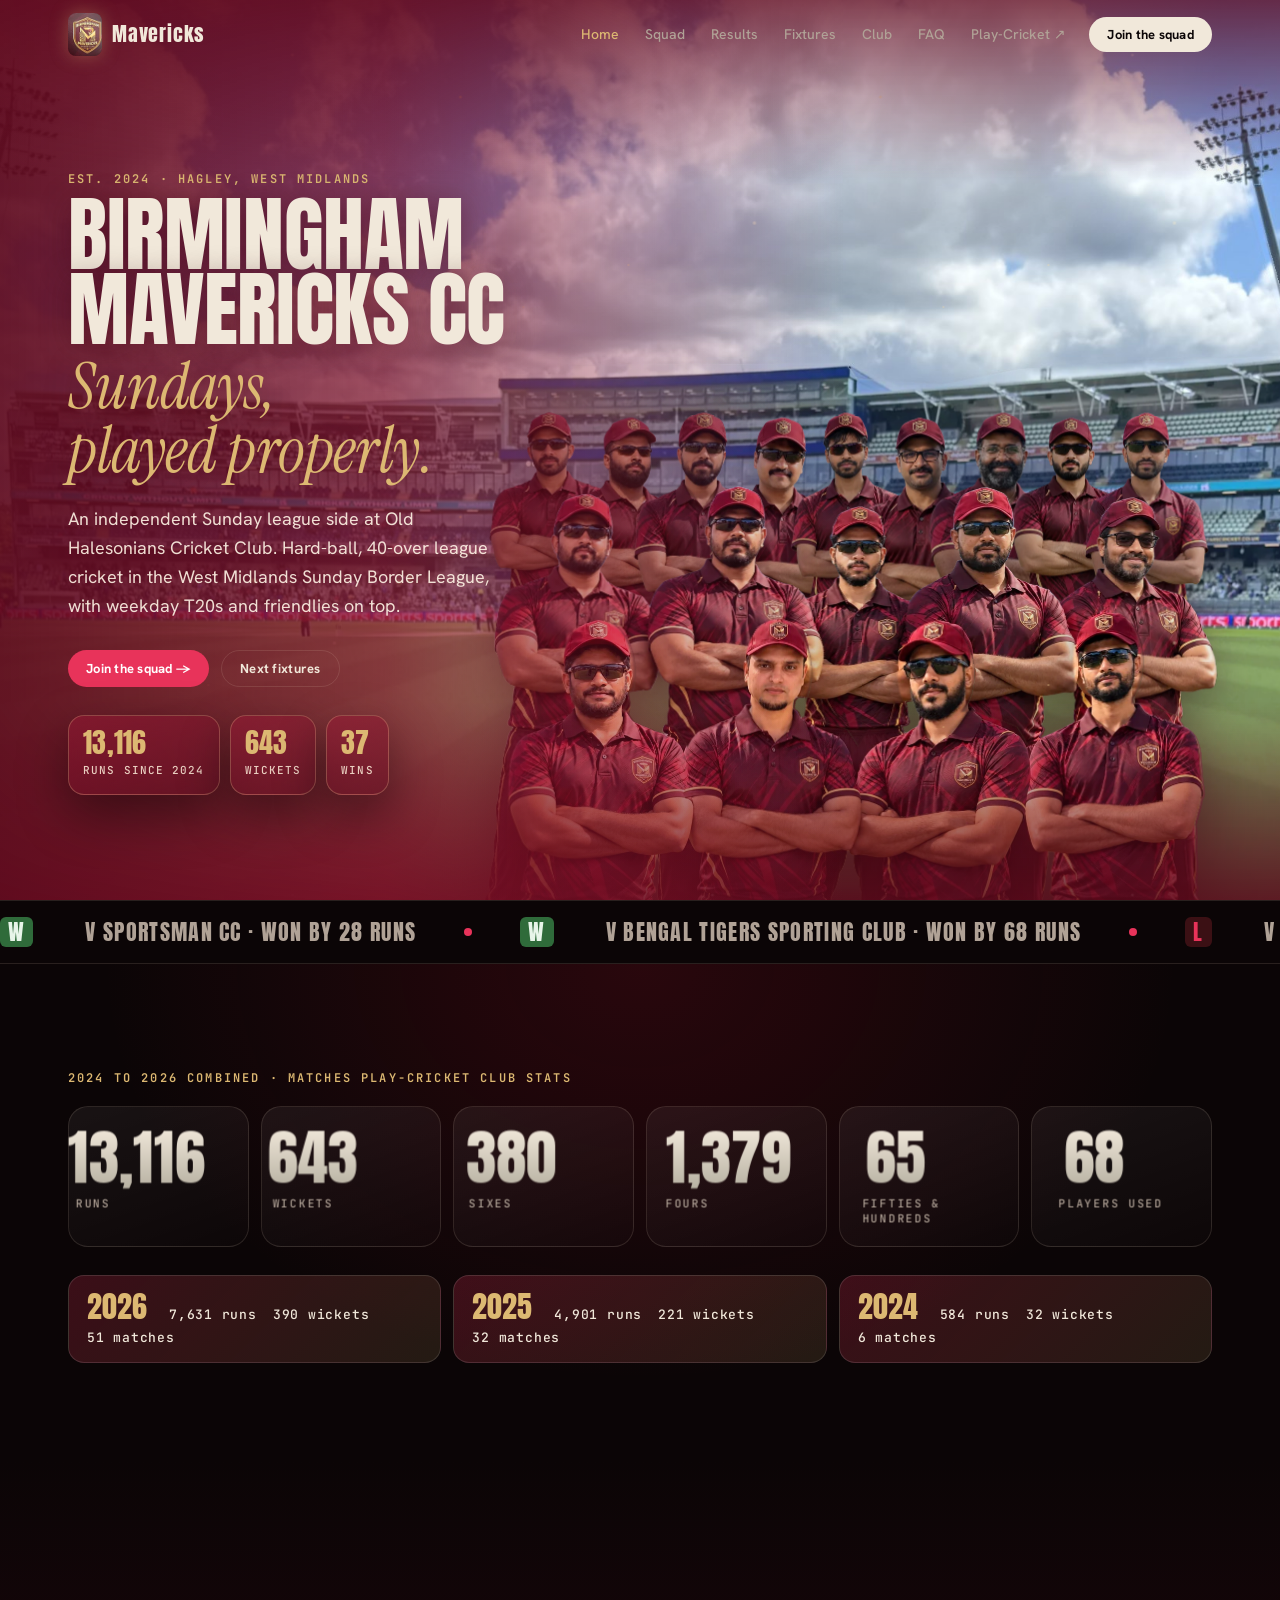
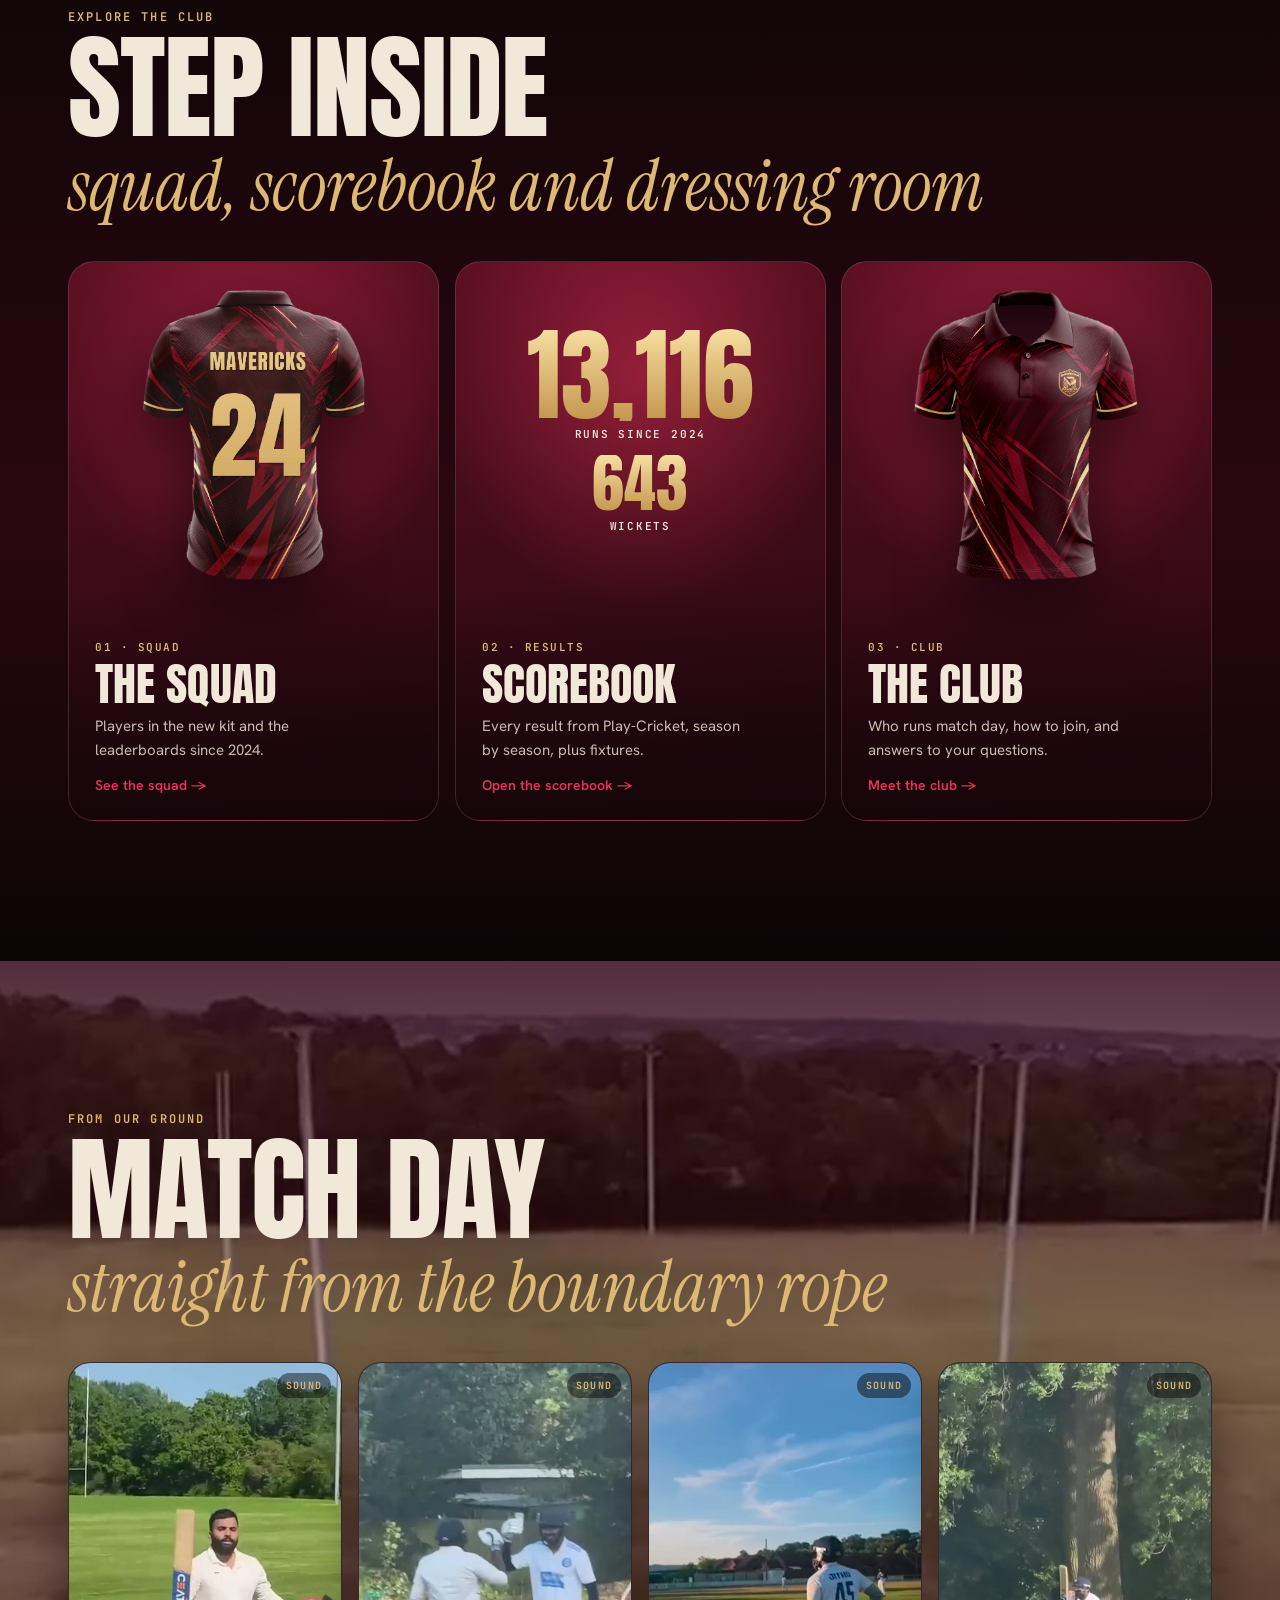
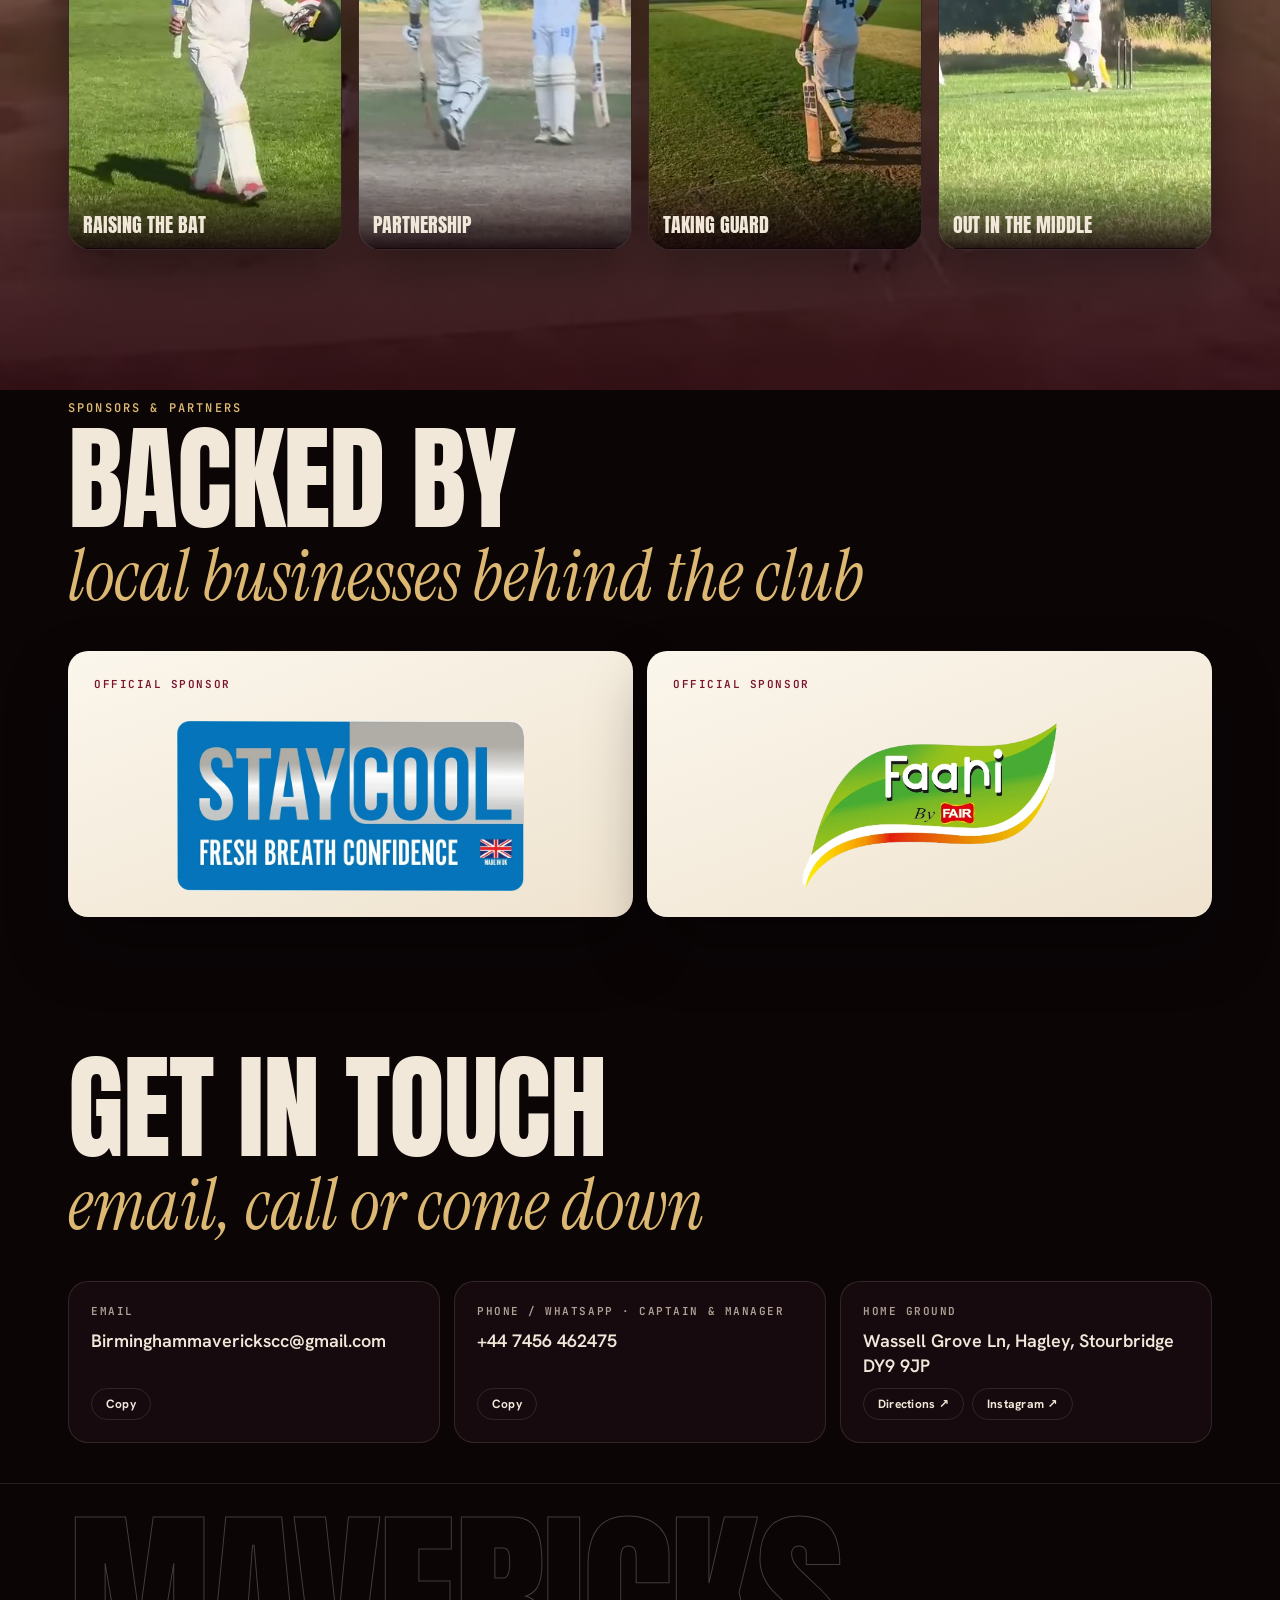
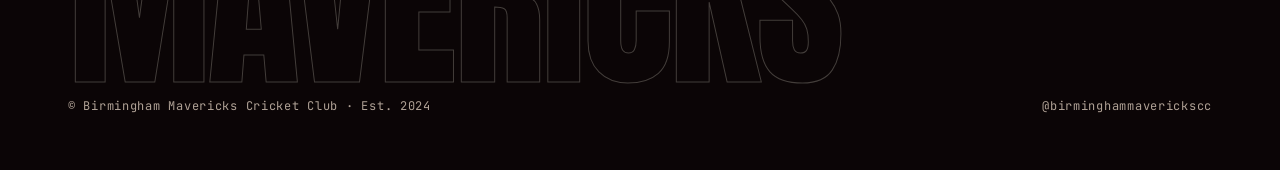
==== commit f55839b6: "Add files via upload" ====
--- a/index.html
+++ b/index.html
@@ -33,9 +33,9 @@
     <div class="ly ly-sky" data-d=".12"><img src="media/hero_sky.jpg" alt="" fetchpriority="high"></div>
     <div class="ly ly-stad" data-d=".35"><img src="media/hero_stadium.webp" alt=""></div>
     <div class="ly ly-sun" data-d=".2"></div>
-    <div class="ly ly-team ly-tr" data-d=".45"><img src="media/team_rear.webp" alt="" decoding="async" width="1469" height="1020"></div>
-    <div class="ly ly-team ly-tb" data-d=".62"><img src="media/team_back_tall.webp" alt="" decoding="async" width="1469" height="1020"></div>
-    <div class="ly ly-team ly-tf" data-d=".95"><img src="media/team_front_tall.webp" alt="" decoding="async" width="1469" height="1020"></div>
+    <div class="ly ly-team ly-tr" data-d=".35" data-r="5"><img src="media/team_rear.webp" alt="" decoding="async" width="1689" height="1020"></div>
+    <div class="ly ly-team ly-tb" data-d=".65" data-r="6"><img src="media/team_back_tall.webp" alt="" decoding="async" width="1689" height="1020"></div>
+    <div class="ly ly-team ly-tf" data-d="1.1" data-r="7"><img src="media/team_front_tall.webp" alt="" decoding="async" width="1689" height="1020"></div>
     <div class="ly ly-dust" data-d="1.5"></div>
   </div>
   <div class="wrap hero-grid">
--- a/assets/site.css
+++ b/assets/site.css
@@ -63,12 +63,14 @@
 @keyframes drift{to{transform:scale(1.06) translateX(-1.5%)}}
 .ly-stad img{filter:saturate(1.08) contrast(1.03)}
 .ly-sun{background:radial-gradient(30% 40% at 72% 8%,rgba(255,236,190,.55),transparent 70%),linear-gradient(115deg,transparent 30%,rgba(255,240,200,.16) 45%,transparent 60%);mix-blend-mode:screen;pointer-events:none}
-.ly-team{left:36%;right:0;top:auto;bottom:-3%;height:67%;pointer-events:none}
-.ly-team img{position:absolute;bottom:0;left:50%;height:100%;width:auto;max-width:none;transform:translateX(-50%);opacity:0;animation:stepin 1s cubic-bezier(.2,.8,.2,1) .2s both}
-.ly-tr img{filter:drop-shadow(0 10px 18px rgba(40,4,14,.3)) brightness(.9) saturate(.94);animation-delay:.05s}
+.ly-team{left:33%;right:0;top:auto;bottom:-3%;height:80%;pointer-events:none}
+.ly-team img{position:absolute;inset:0;width:100%;height:100%;max-width:none;object-fit:contain;object-position:50% 100%;opacity:0;animation:stepin 1s cubic-bezier(.2,.8,.2,1) .2s both}
+.ly-tr img{filter:drop-shadow(0 10px 18px rgba(40,4,14,.3)) blur(.5px) brightness(.86) saturate(.9);animation-delay:.05s}
 .ly-tb img{filter:drop-shadow(0 14px 22px rgba(40,4,14,.35)) brightness(.93) saturate(.96)}
-.ly-tf img{filter:drop-shadow(0 22px 30px rgba(40,4,14,.5)) saturate(1.04);animation-delay:.38s}
-@keyframes stepin{from{opacity:0;transform:translate(-50%,24px)}to{opacity:1;transform:translate(-50%,0)}}
+.ly-tf img{filter:drop-shadow(0 26px 34px rgba(40,4,14,.55)) saturate(1.06) contrast(1.03);animation-delay:.38s}
+.ly-tf::after{content:"";position:absolute;left:12%;right:12%;bottom:-2%;height:9%;background:radial-gradient(50% 50% at 50% 50%,rgba(50,6,18,.45),transparent 70%);z-index:-1}
+#scene{perspective:1400px}
+@keyframes stepin{from{opacity:0;transform:translateY(24px)}to{opacity:1;transform:none}}
 .ly-dust{pointer-events:none;background-image:radial-gradient(2px 2px at 20% 30%,rgba(255,226,160,.8),transparent),radial-gradient(1.5px 1.5px at 60% 70%,rgba(255,226,160,.7),transparent),radial-gradient(2px 2px at 80% 20%,rgba(255,255,255,.7),transparent),radial-gradient(1.5px 1.5px at 35% 80%,rgba(255,226,160,.6),transparent),radial-gradient(2.5px 2.5px at 90% 60%,rgba(255,240,200,.6),transparent);background-size:420px 420px;animation:dust 26s linear infinite;opacity:.8}
 @keyframes dust{to{background-position:0 -840px}}
 .hero::after{content:"";position:absolute;inset:0;z-index:-1;pointer-events:none;
@@ -92,8 +94,8 @@
 @media (max-width:900px){
   .hero-grid{grid-template-columns:minmax(0,1fr)}
   .hero{align-items:flex-start;padding-top:96px;padding-bottom:min(50svh,420px);min-height:100svh}
-  .ly-team{left:-12%;right:-12%;height:auto;aspect-ratio:1469/1020;bottom:-2%}
-  .hero{padding-bottom:calc(84vw - 20px)}
+  .ly-team{left:-6%;right:-6%;height:auto;aspect-ratio:1689/1020;bottom:-2%}
+  .hero{padding-bottom:calc(66vw - 20px)}
   .ly-team img{height:auto;width:100%}
   .ly-sky img,.ly-stad img{object-position:64% 100%}
   .hero::after{background:linear-gradient(180deg,rgba(96,10,30,.9),rgba(128,16,40,.72) 42%,rgba(150,22,48,.15) 62%,transparent 70%),linear-gradient(0deg,rgba(90,10,28,.85),transparent 16%)}
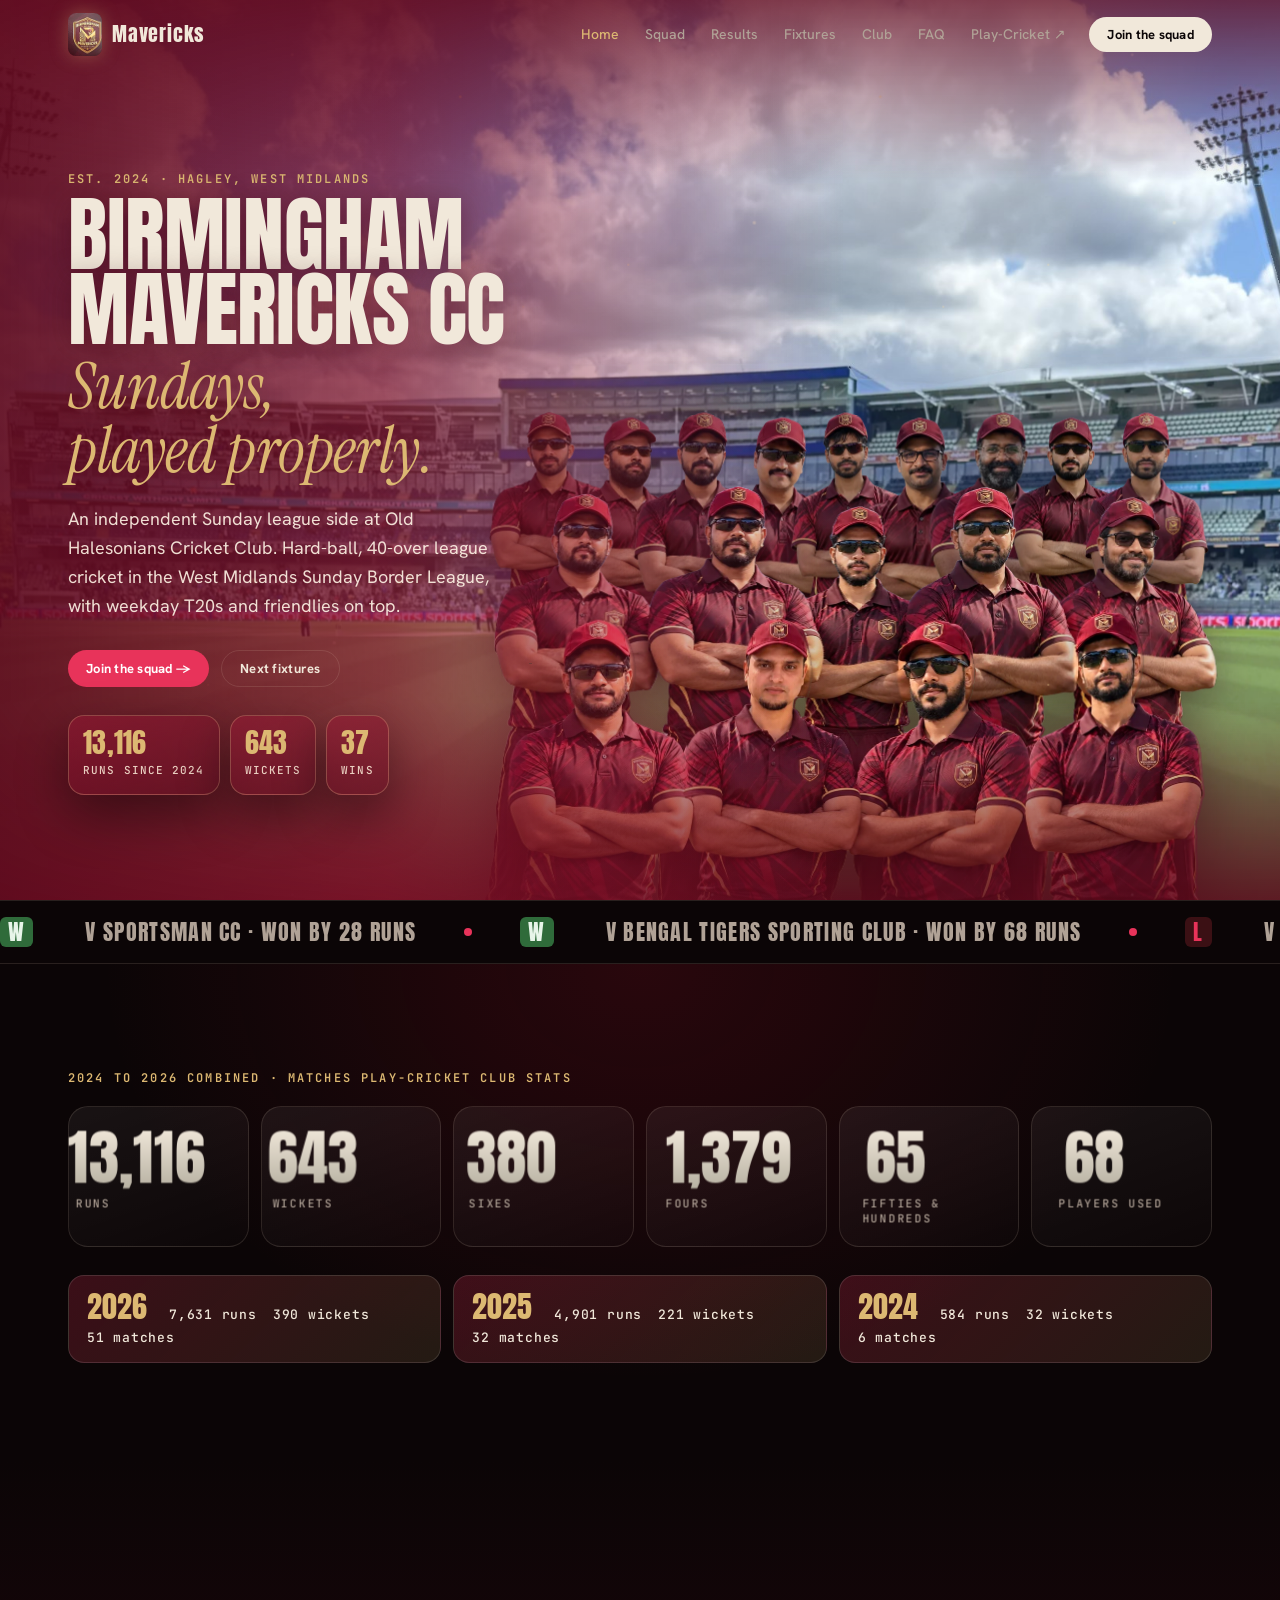
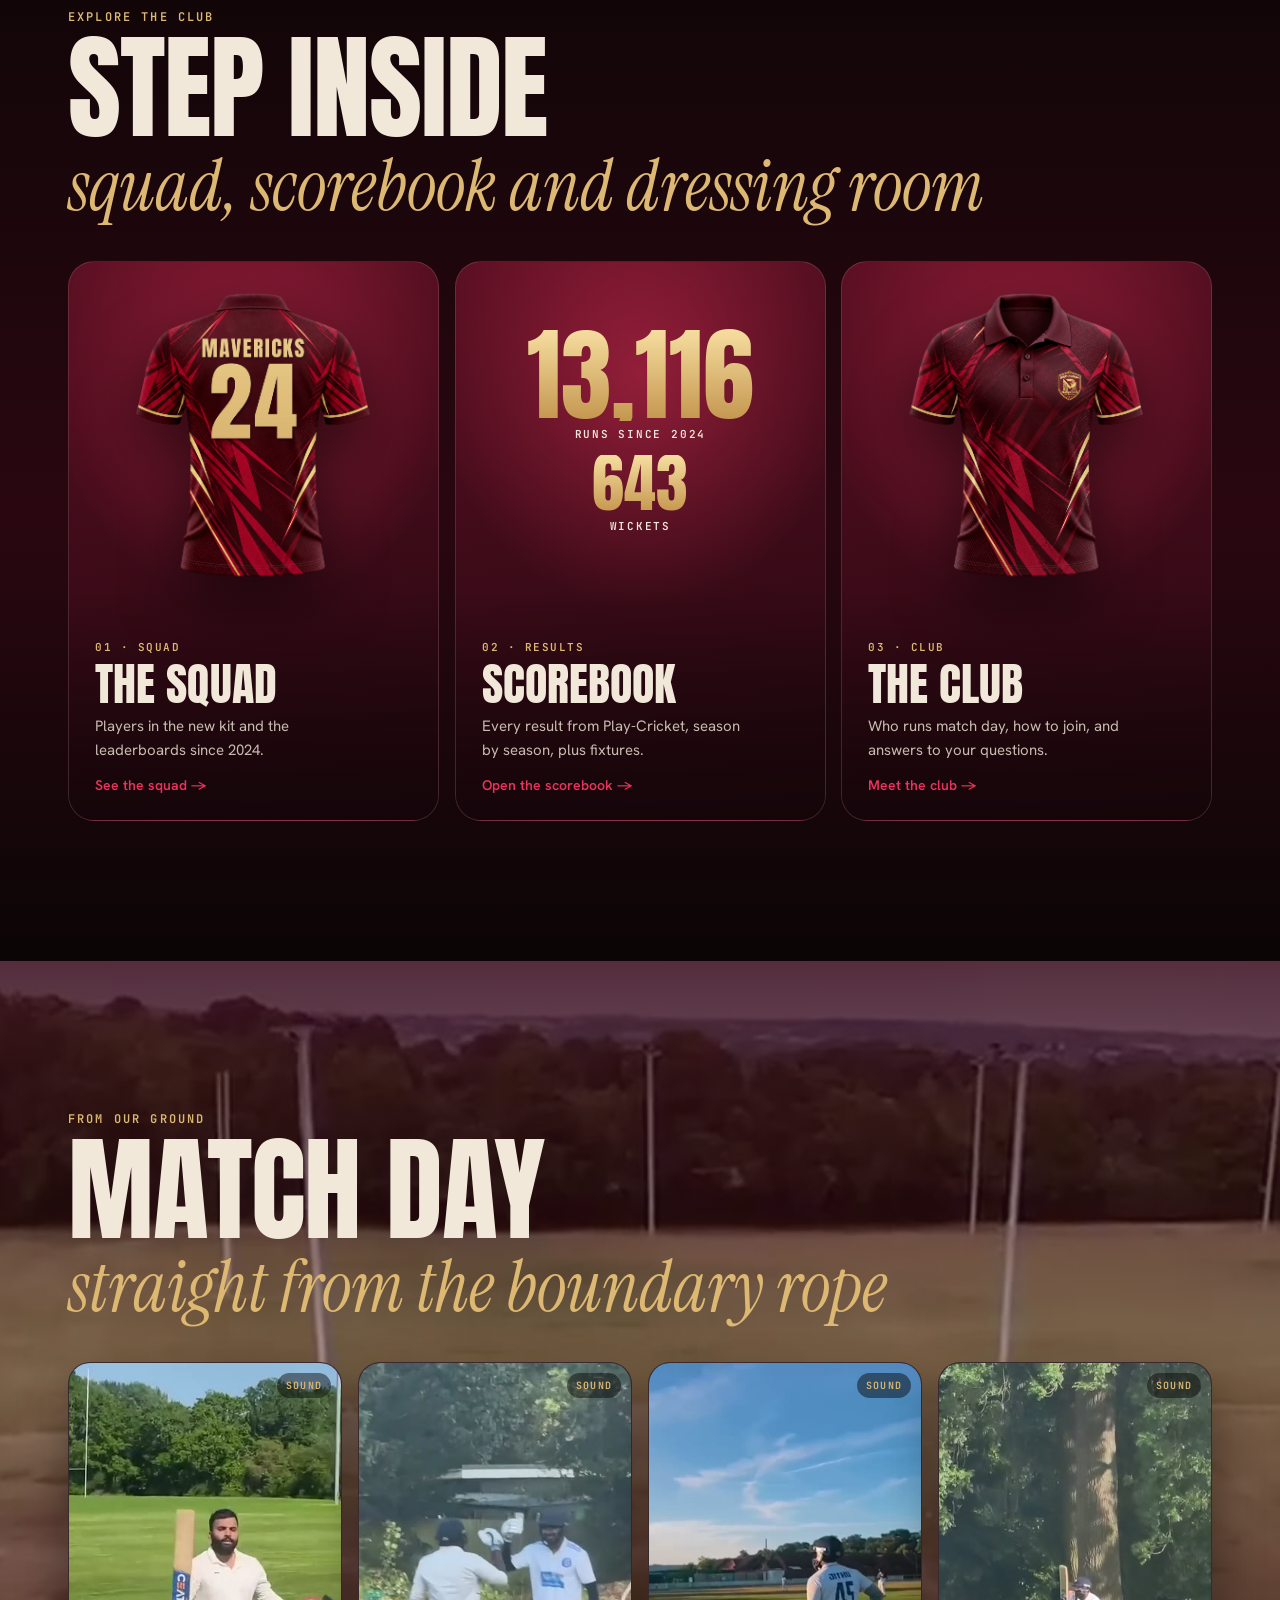
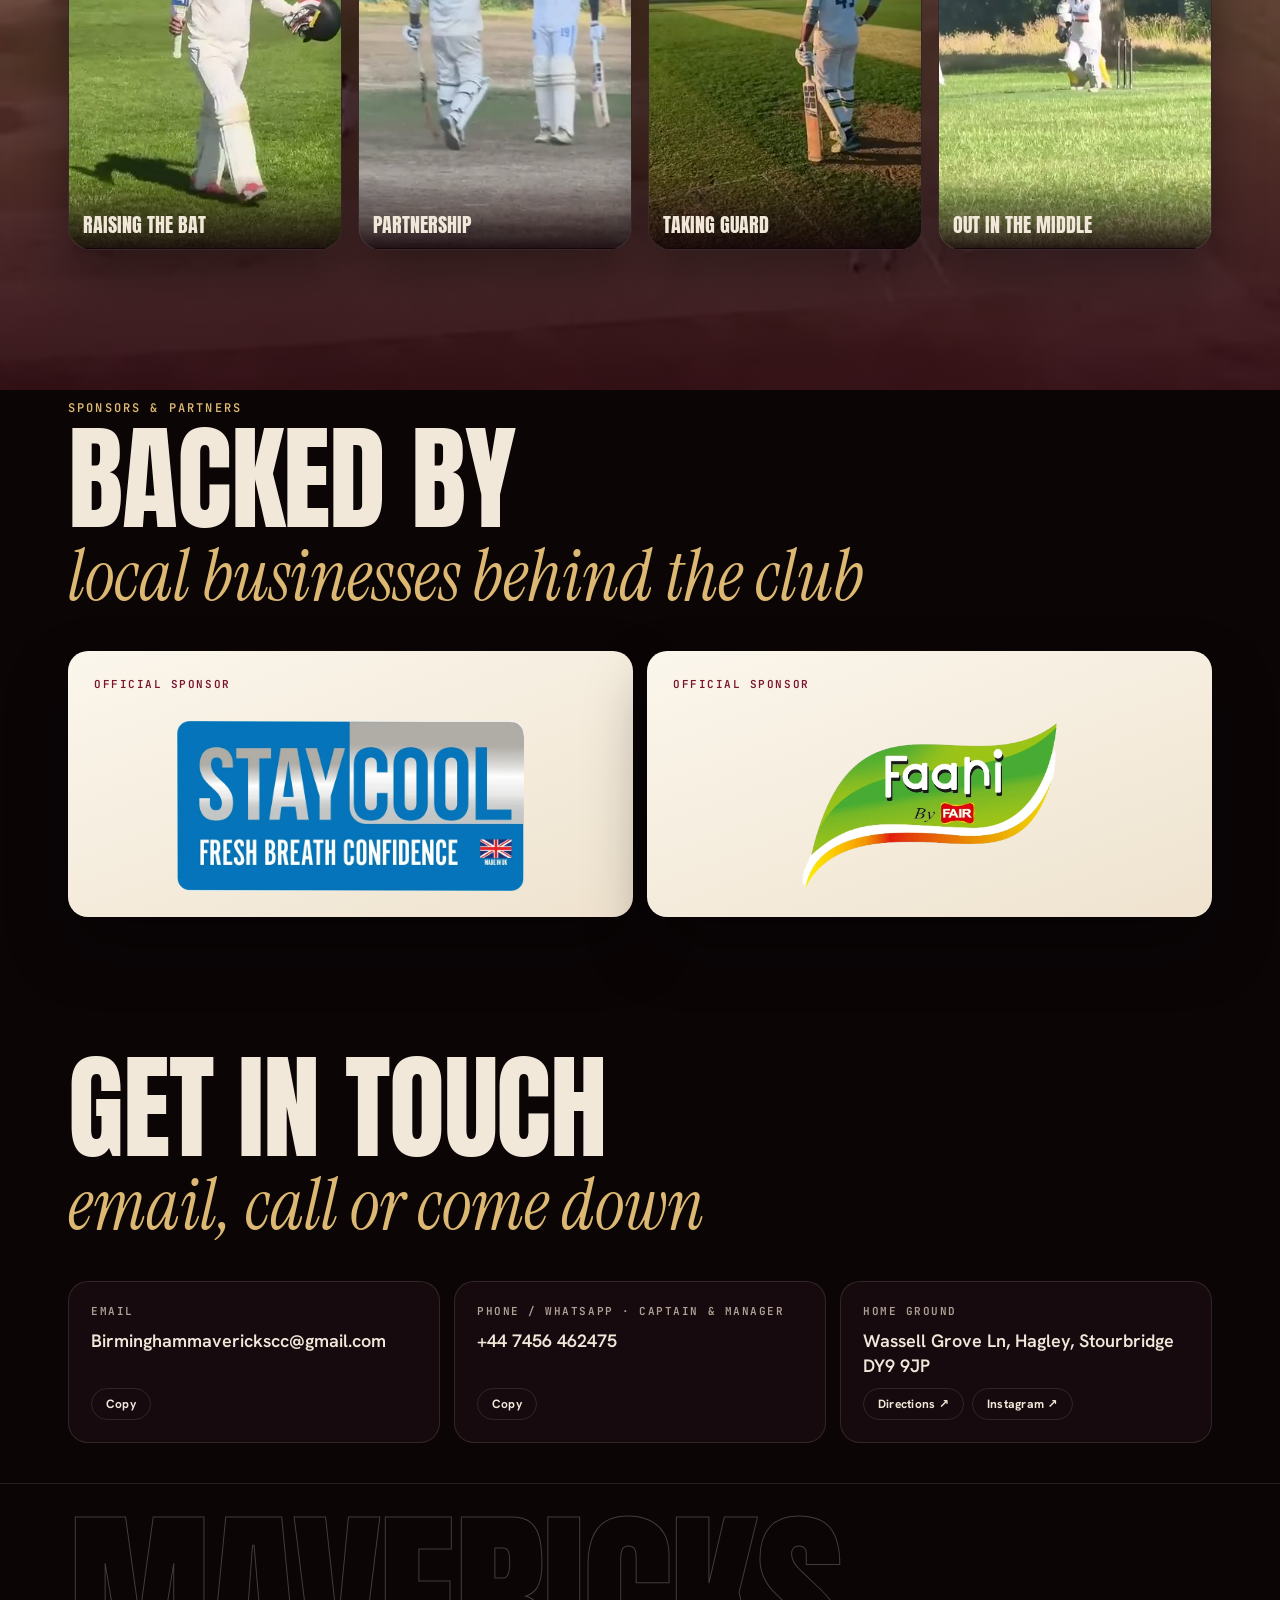
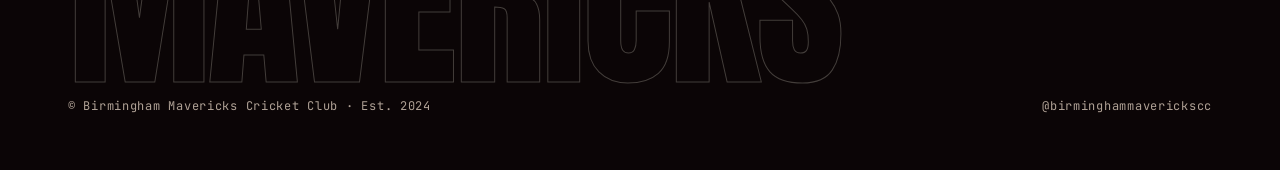
==== commit 721a04ca: "Add files via upload" ====
--- a/index.html
+++ b/index.html
@@ -60,7 +60,7 @@
 
 <section class="numbers" id="season">
   <div class="wrap">
-    <p class="eyebrow rv">2024 to 2026 combined · matches Play-Cricket club stats</p>
+    <p class="eyebrow rv">2024 to 2026 combined · matches Play&#8209;Cricket club stats</p>
     <div class="nums" id="nums">
       <div class="num rv"><b data-count="13116" data-team="runs">13,116</b><span>Runs</span></div>
       <div class="num rv"><b data-count="643" data-team="wkts">643</b><span>Wickets</span></div>
--- a/assets/site.css
+++ b/assets/site.css
@@ -220,6 +220,7 @@
 .record b{display:block;font:400 34px/1 var(--f-display);font-variant-numeric:tabular-nums}
 .record span{font:500 10px/1.4 var(--f-mono);letter-spacing:.12em;text-transform:uppercase;color:var(--chalk-dim)}
 .record .w b{color:#7fd88f}.record .l b{color:var(--leather-hot)}
+@media (max-width:560px){.record{gap:6px}.record div{padding:10px 8px}.record b{font-size:26px}.record span{font-size:9px;letter-spacing:.04em}}
 .more{margin-top:14px}
 .sc.a .badge{background:rgba(236,230,214,.08);color:var(--chalk-dim);border:1px solid var(--line)}
 .fx.off{grid-column:1/-1;min-height:0;gap:18px}
